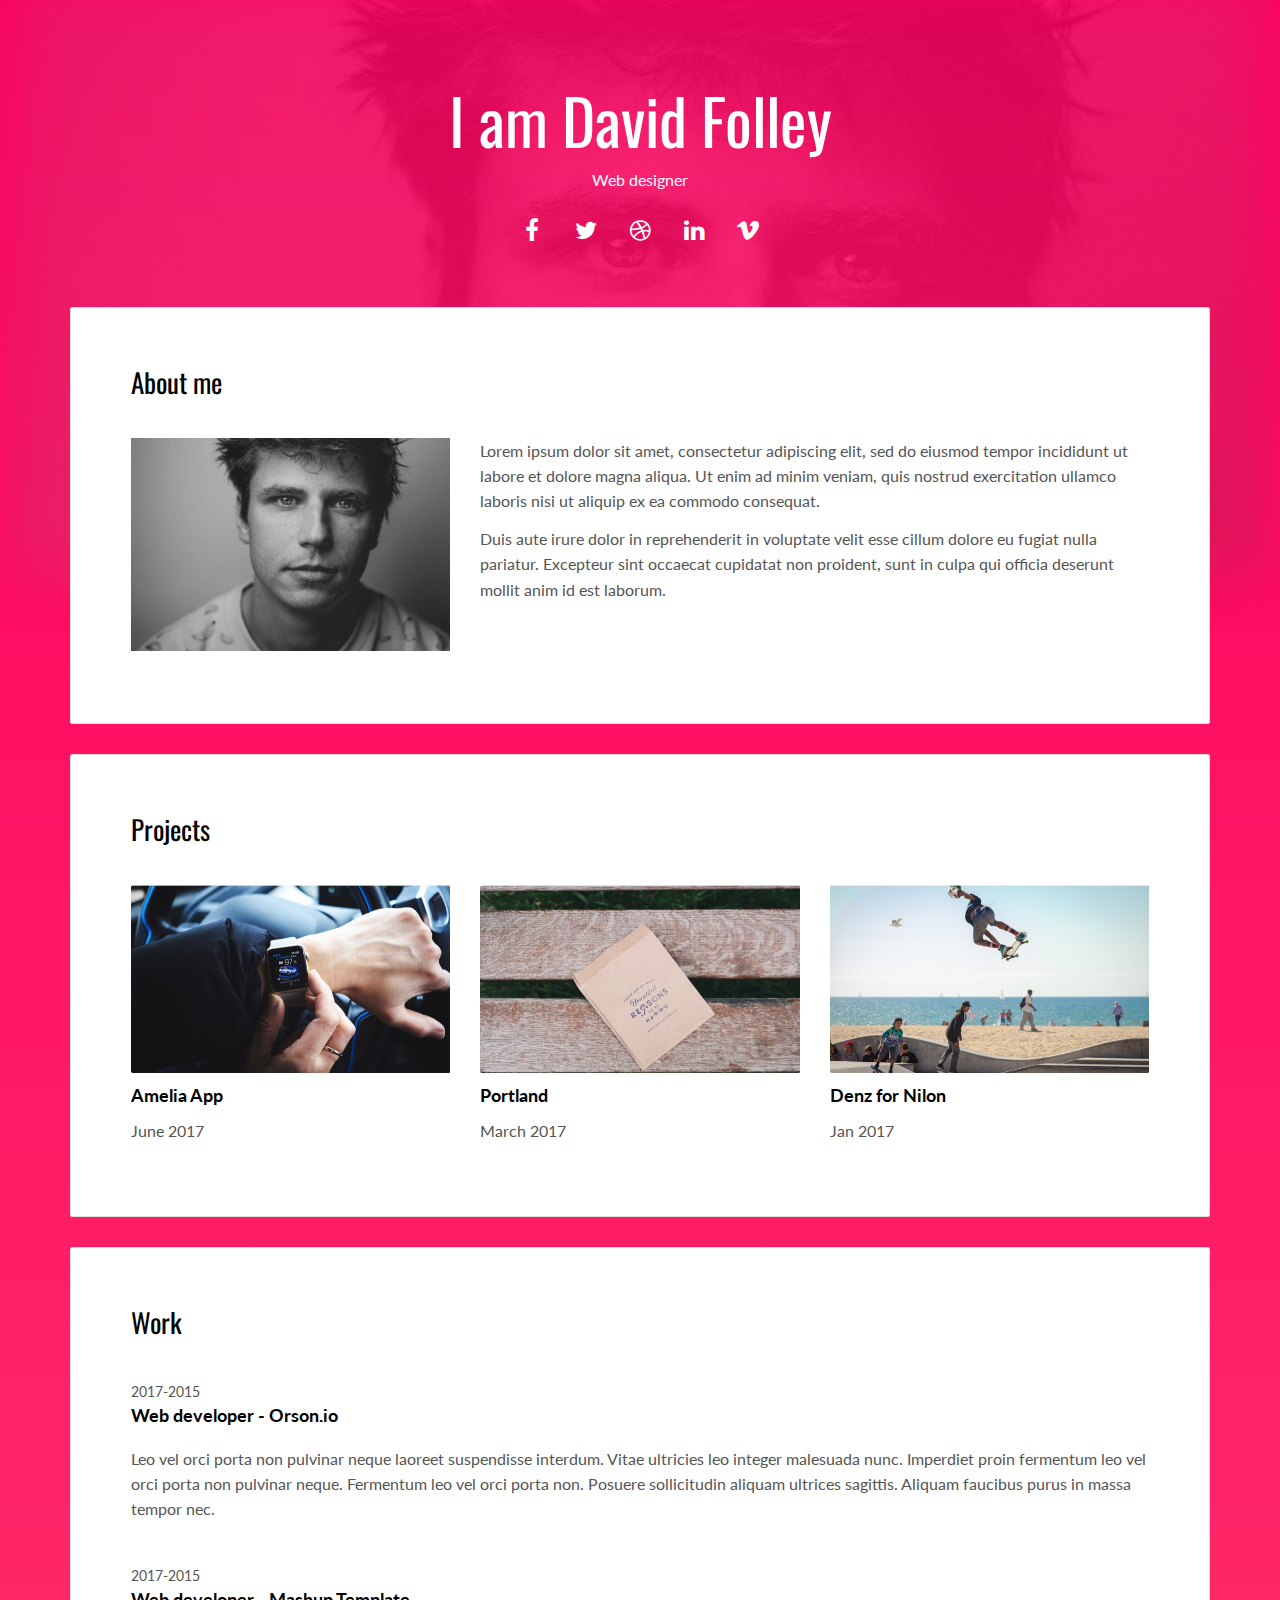
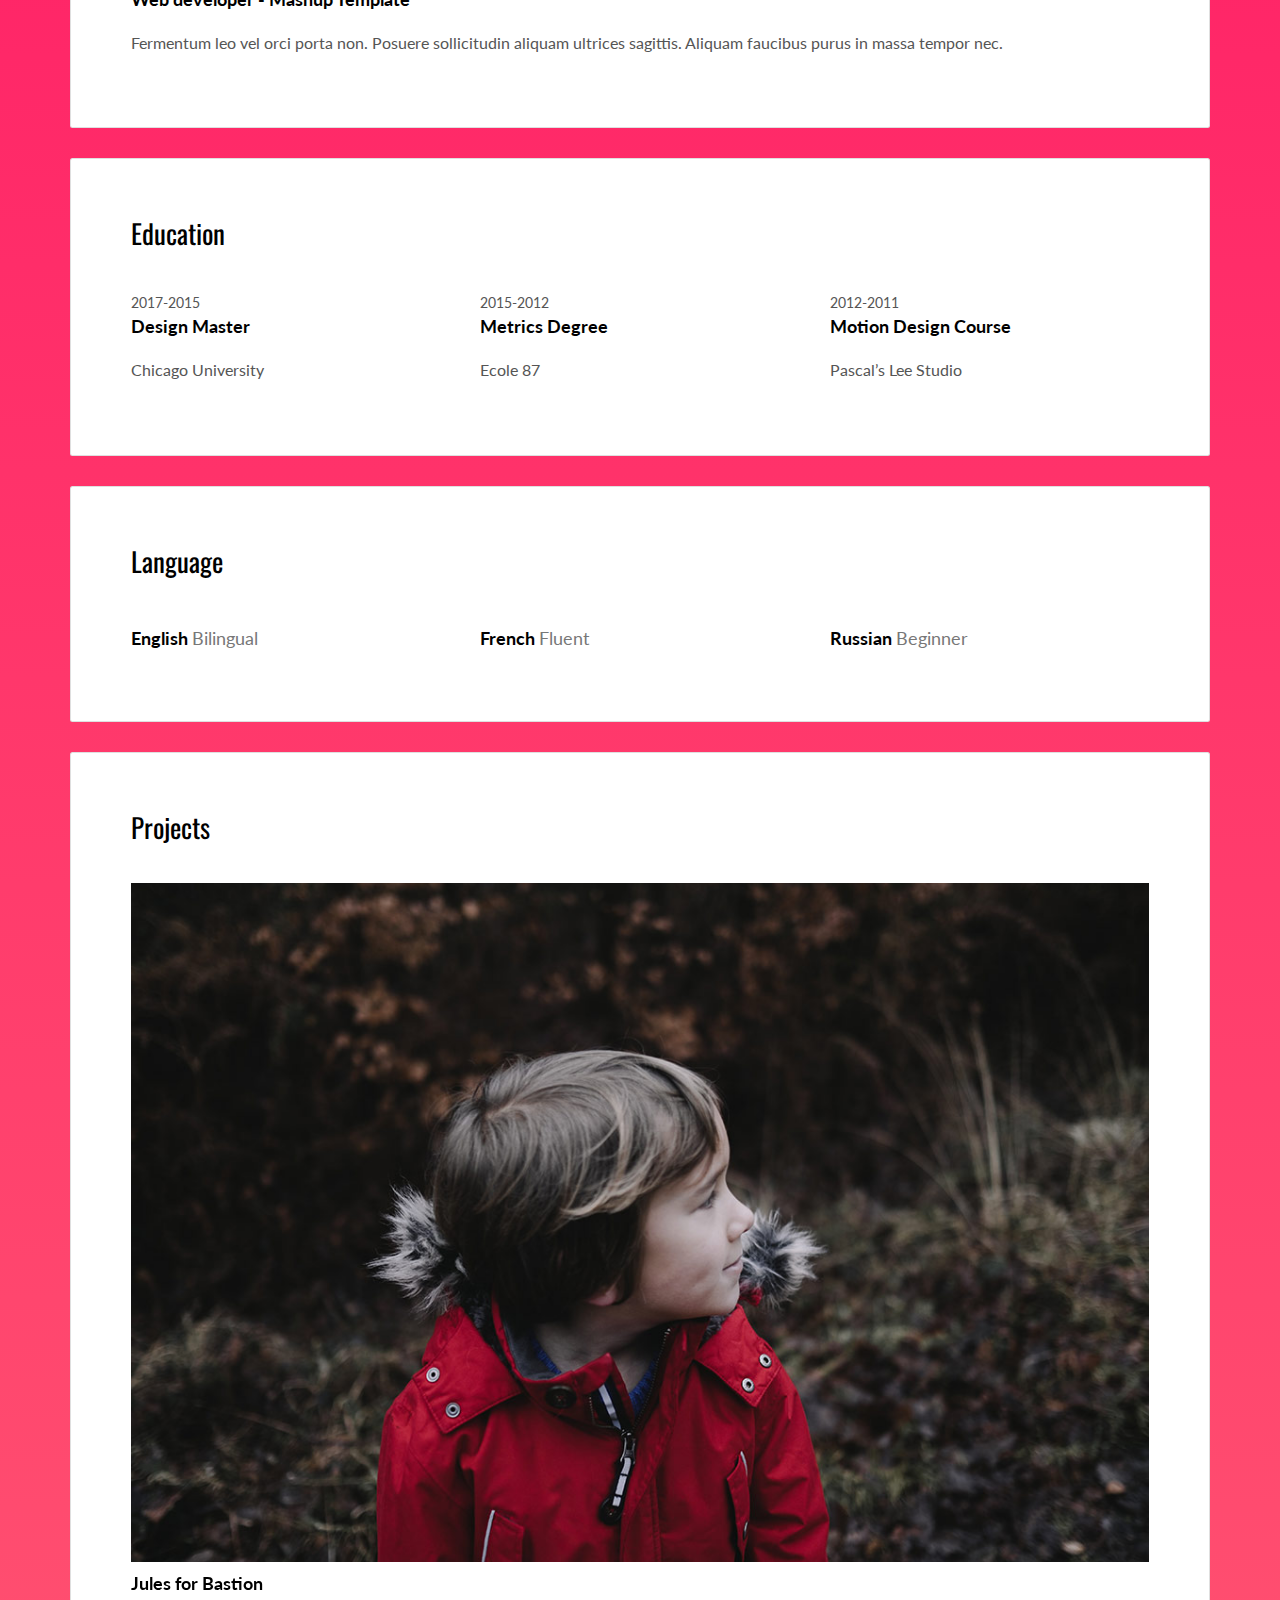
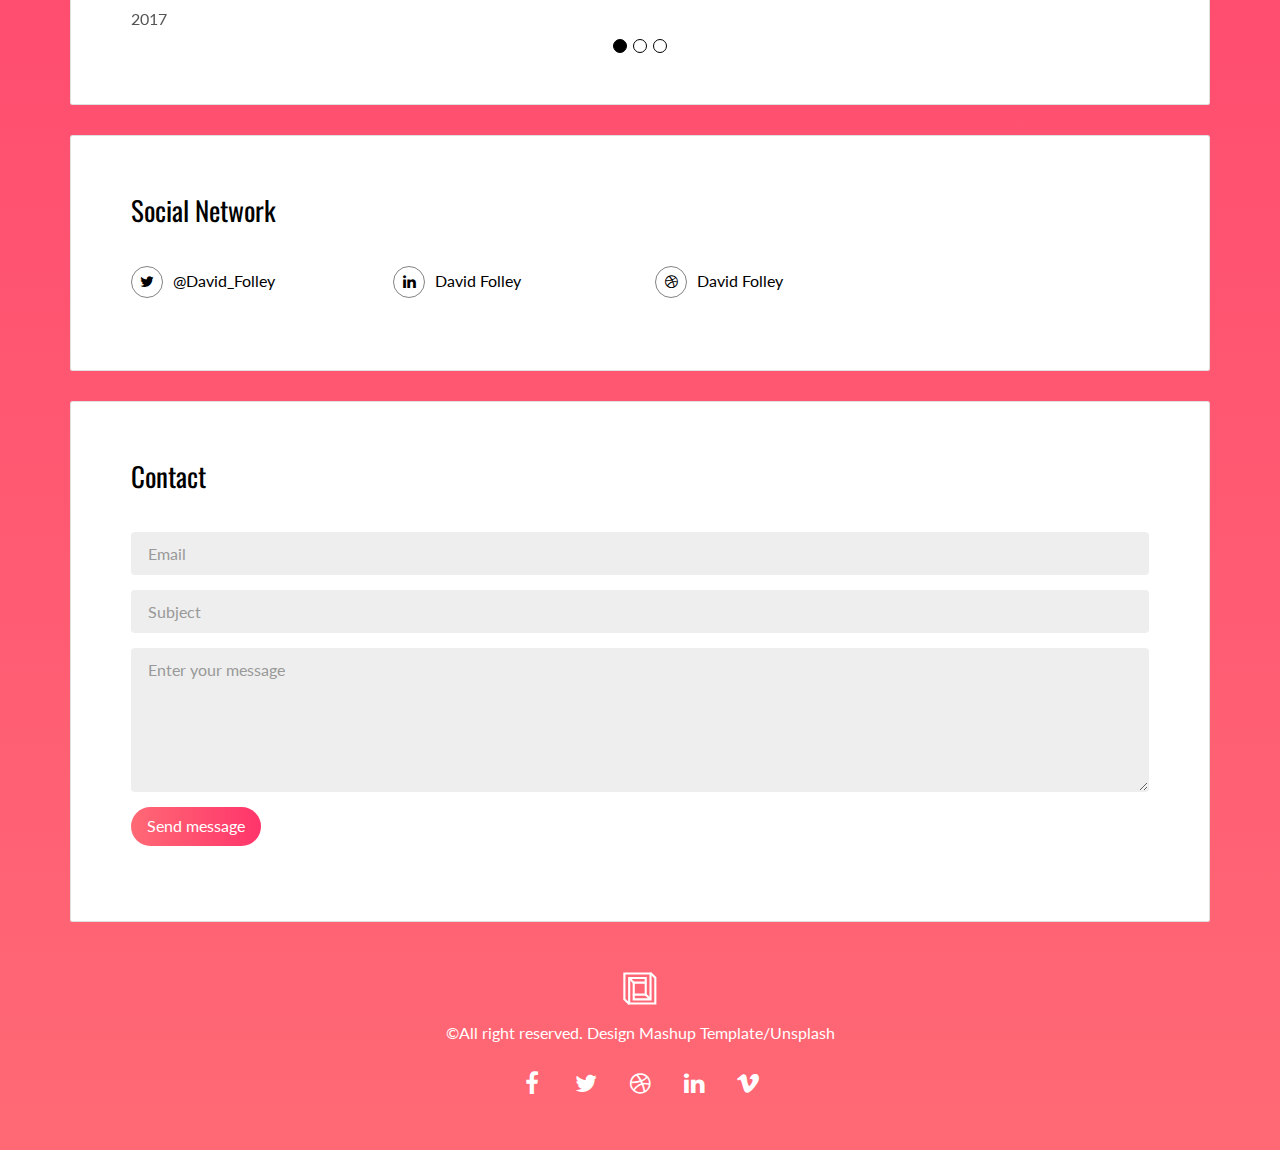
==== templates/index.html @ a9b3ee58 "My portfolio" ====
<!DOCTYPE html>
<html lang="en">

<head>
  <meta charset="UTF-8">
  <meta content="IE=edge" http-equiv="X-UA-Compatible">
  <meta content="width=device-width,initial-scale=1" name="viewport">
  <meta content="description" name="description">
  <meta name="google" content="notranslate" />
  <meta content="Mashup templates have been developped by Orson.io team" name="author">

  <!-- Disable tap highlight on IE -->
  <meta name="msapplication-tap-highlight" content="no">

  <link rel="shortcut icon" sizes="180x180" href="../static/assets/apple-icon-180x180.png">
  <!-- <link href="../static/assets/favicon.ico" rel="icon"> -->

  <title>Title page</title>

  <link href="../static/main.d8e0d294.css" rel="stylesheet">
</head>

<body class="">

  <!-- Add your content of header -->
  <div class="background-color-layer" style="background-image: url('../static/assets/images/img-01.jpg')"></div>
  <main class="content-wrapper">
    <header class="white-text-container section-container">
      <div class="text-center">
        <h1>I am David Folley</h1>
        <p>Web designer</p>
        <p>
          <a class="fa-icon fa-icon-2x" href="https://facebook.com/" title="">
            <i class="fa fa-facebook"></i>
          </a>
          <a class="fa-icon fa-icon-2x" href="https://twitter.com/" title="">
            <i class="fa fa-twitter"></i>
          </a>
          <a class="fa-icon fa-icon-2x" href="https://dribbble.com/" title="">
            <i class="fa fa-dribbble"></i>
          </a>
          <a class="fa-icon fa-icon-2x" href="https://www.linkedin.com/" title="">
            <i class="fa fa-linkedin"></i>
          </a>
          <a class="fa-icon fa-icon-2x" href="https://vimeo.com/" title="">
            <i class="fa fa-vimeo"></i>
          </a>
        </p>
      </div>
    </header>



    <!-- Add your site or app content here -->

    <div class="container">
      <div class="row">
        <div class="col-xs-12">

          <div class="card">
            <div class="card-block">
              <h2>About me</h2>
              <div class="row">
                <div class="col-md-4">
                  <p><img src="../static/assets/images/img-01.jpg" class="img-responsive" alt=""></p>
                </div>
                <div class="col-md-8">

                  <p>Lorem ipsum dolor sit amet, consectetur adipiscing elit, sed do eiusmod tempor incididunt ut labore
                    et dolore magna aliqua. Ut enim ad minim veniam, quis nostrud exercitation ullamco laboris nisi ut
                    aliquip ex ea commodo consequat.</p>
                  <p> Duis aute irure dolor in reprehenderit in voluptate velit esse cillum dolore eu fugiat nulla
                    pariatur. Excepteur sint occaecat cupidatat non proident, sunt in culpa qui officia deserunt mollit
                    anim id est laborum.</p>

                </div>
              </div>
            </div>
          </div>

          <div class="card">
            <div class="card-block">
              <h2>Projects</h2>
              <div class="row">
                <div class="col-md-4">
                  <img src="../static/assets/images/img-02.jpg" class="img-responsive" alt="">
                  <h3 class="h5">Amelia App</h3>
                  <p>June 2017</p>
                </div>
                <div class="col-md-4">
                  <img src="../static/assets/images/img-03.jpg" class="img-responsive" alt="">
                  <h3 class="h5">Portland</h3>
                  <p>March 2017</p>
                </div>
                <div class="col-md-4">
                  <img src="../static/assets/images/img-04.jpg" class="img-responsive" alt="">
                  <h3 class="h5">Denz for Nilon</h3>
                  <p>Jan 2017</p>
                </div>
              </div>
            </div>
          </div>

          <div class="card">
            <div class="card-block">
              <h2>Work</h2>
              <div class="work-experience">
                <small class="date">2017-2015</small>
                <h3 class="h5 date-title">Web developer - <a href="http://en.orson.io"
                    title="Create professionnal website">Orson.io</a></h3>


                <p>Leo vel orci porta non pulvinar neque laoreet suspendisse interdum. Vitae ultricies leo integer
                  malesuada nunc. Imperdiet proin fermentum leo vel orci porta non pulvinar neque. Fermentum leo vel
                  orci porta non. Posuere sollicitudin aliquam ultrices sagittis. Aliquam faucibus purus in massa tempor
                  nec.</p>
              </div>

              <div class="work-experience">
                <small class="date">2017-2015</small>
                <h3 class="h5 date-title">Web developer - <a href="http://mashup-template.com" title="">Mashup
                    Template</a></h3>

                <p>Fermentum leo vel orci porta non. Posuere sollicitudin aliquam ultrices sagittis. Aliquam faucibus
                  purus in massa tempor nec.</p>
              </div>
            </div>
          </div>


          <div class="card">
            <div class="card-block">
              <h2>Education</h2>
              <div class="row">
                <div class="col-md-4">
                  <div class="education-experience">
                    <small class="date">2017-2015</small>
                    <h3 class="h5 date-title">Design Master</h3>
                    <p>Chicago University</p>
                  </div>

                </div>
                <div class="col-md-4">
                  <div class="education-experience">
                    <small class="date">2015-2012</small>
                    <h3 class="h5 date-title">Metrics Degree</h3>
                    <p>Ecole 87</p>
                  </div>
                </div>
                <div class="col-md-4">
                  <div class="education-experience">
                    <small class="date">2012-2011</small>
                    <h3 class="h5 date-title">Motion Design Course</h3>
                    <p>Pascal’s Lee Studio</p>
                  </div>
                </div>
              </div>
            </div>
          </div>

          <div class="card">
            <div class="card-block">
              <h2>Language</h2>
              <div class="row">
                <div class="col-md-4">
                  <div class="language-experience">
                    <h3 class="h5">English <small>Bilingual</small></h3>
                  </div>
                </div>
                <div class="col-md-4">
                  <div class="language-experience">
                    <h3 class="h5">French <small>Fluent</small></h3>
                  </div>
                </div>
                <div class="col-md-4">
                  <div class="language-experience">
                    <h3 class="h5">Russian <small>Beginner</small></h3>
                  </div>
                </div>
              </div>
            </div>
          </div>

          <div class="card">
            <div class="card-block">
              <h2>Projects</h2>
              <div id="carousel-example-generic" class="carousel slide" data-ride="carousel">


                <!-- Wrapper for slides -->
                <div class="carousel-inner" role="listbox">
                  <div class="item active">
                    <img src="../static/assets/images/img-05.jpg" class="img-responsive" alt="...">
                    <div class="carousel-caption">
                      <h3 class="h5">Jules for Bastion</h3>
                      <p>2017</p>
                    </div>
                  </div>
                  <div class="item">
                    <img src="../static/assets/images/img-06.jpg" class="img-responsive" alt="...">
                    <div class="carousel-caption">
                      <h3 class="h5">Jules for Bastion</h3>
                      <p>2017</p>
                    </div>
                  </div>

                  <div class="item">
                    <img src="../static/assets/images/img-08.jpg" class="img-responsive" alt="...">
                    <div class="carousel-caption">
                      <h3 class="h5">Jules for Bastion</h3>
                      <p>2017</p>
                    </div>
                  </div>
                </div>

                <!-- Indicators -->
                <ol class="carousel-indicators">
                  <li data-target="#carousel-example-generic" data-slide-to="0" class="active"></li>
                  <li data-target="#carousel-example-generic" data-slide-to="1"></li>
                  <li data-target="#carousel-example-generic" data-slide-to="2"></li>
                </ol>

              </div>
            </div>
          </div>

          <div class="card">
            <div class="card-block">
              <h2>Social Network</h2>
              <div class="row">
                <div class="col-md-3">
                  <p class="social-buttons"><a href="https://twitter.com/" title=""><span
                        class="social-round-icon fa-icon"><i class="fa fa-twitter"></i></span>@David_Folley</a></p>
                </div>
                <div class="col-md-3">
                  <p class="social-buttons"><a href="https://www.linkedin.com/" title=""><span
                        class="social-round-icon fa-icon"><i class="fa fa-linkedin"></i></span>David Folley</a></p>
                </div>
                <div class="col-md-3">
                  <p class="social-buttons"><a href="https://dribbble.com/" title=""><span
                        class="social-round-icon fa-icon"><i class="fa fa-dribbble"></i></span>David Folley</a></p>
                </div>
              </div>
            </div>
          </div>

          <div class="card">
            <div class="card-block">
              <h2>Contact</h2>
              <form action="submit_form" method="post" class="reveal-content">
                <div class="form-group">
                  <input name="email" type="email" class="form-control" id="email" placeholder="Email">
                </div>
                <div class="form-group">
                  <input name="subject" type="text" class="form-control" id="subject" placeholder="Subject">
                </div>
                <div class="form-group">
                  <textarea name="message" class="form-control" rows="5" placeholder="Enter your message"></textarea>
                </div>
                <div class="form-group">
                  <button type="submit" class=" btn btn-primary">Send message</button>
                </div>
              </form>
            </div>
          </div>

        </div>
      </div>
    </div>

  </main>
  <footer class="footer-container white-text-container text-center">
    <div class="container">
      <div class="row">
        <div class="col-xs-12">
          <p><img src="../static/assets/images/mashup-icon.svg" alt=""></p>

          <p>©All right reserved. Design <a href="http://www.mashup-template.com/"
              title="Create website with free html template">Mashup Template</a>/<a href="https://unsplash.com/"
              title="Beautiful Free Images">Unsplash</a></p>
          <p>
            <a class="fa-icon fa-icon-2x" href="https://facebook.com/" title="">
              <i class="fa fa-facebook"></i>
            </a>
            <a class="fa-icon fa-icon-2x" href="https://twitter.com/" title="">
              <i class="fa fa-twitter"></i>
            </a>
            <a class="fa-icon fa-icon-2x" href="https://dribbble.com/" title="">
              <i class="fa fa-dribbble"></i>
            </a>
            <a class="fa-icon fa-icon-2x" href="https://www.linkedin.com/" title="">
              <i class="fa fa-linkedin"></i>
            </a>
            <a class="fa-icon fa-icon-2x" href="https://vimeo.com/" title="">
              <i class="fa fa-vimeo"></i>
            </a>
          </p>
        </div>
      </div>
    </div>
  </footer>

  <script>
    document.addEventListener("DOMContentLoaded", function (event) {
      scrollRevelation('.card');
    });
  </script>
  <!-- Google Analytics: change UA-XXXXX-X to be your site's ID 

<script>
  (function (i, s, o, g, r, a, m) {
    i['GoogleAnalyticsObject'] = r; i[r] = i[r] || function () {
      (i[r].q = i[r].q || []).push(arguments)
    }, i[r].l = 1 * new Date(); a = s.createElement(o),
      m = s.getElementsByTagName(o)[0]; a.async = 1; a.src = g; m.parentNode.insertBefore(a, m)
  })(window, document, 'script', '//www.google-analytics.com/analytics.js', 'ga');
  ga('create', 'UA-XXXXX-X', 'auto');
  ga('send', 'pageview');
</script>

-->
  <script type="text/javascript" src="../static/main.bc58148c.js"></script>
</body>

</html>
---- static/main.d8e0d294.css ----
@import url(https://fonts.googleapis.com/css?family=Lato:400,700|Oswald);@import url(https://maxcdn.bootstrapcdn.com/font-awesome/4.7.0/css/font-awesome.min.css);/*!
 * Bootstrap v3.3.7 (http://getbootstrap.com)
 * Copyright 2011-2016 Twitter, Inc.
 * Licensed under MIT (https://github.com/twbs/bootstrap/blob/master/LICENSE)
 */
/*! normalize.css v3.0.3 | MIT License | github.com/necolas/normalize.css */html{font-family:sans-serif;-ms-text-size-adjust:100%;-webkit-text-size-adjust:100%}body{margin:0}article,aside,details,figcaption,figure,footer,header,hgroup,main,menu,nav,section,summary{display:block}audio,canvas,progress,video{display:inline-block;vertical-align:baseline}audio:not([controls]){display:none;height:0}[hidden],template{display:none}a{background-color:transparent}a:active,a:hover{outline:0}abbr[title]{border-bottom:1px dotted}b,strong{font-weight:700}dfn{font-style:italic}h1{font-size:2em;margin:.67em 0}mark{background:#ff0;color:#000}small{font-size:80%}sub,sup{font-size:75%;line-height:0;position:relative;vertical-align:baseline}sup{top:-.5em}sub{bottom:-.25em}img{border:0}svg:not(:root){overflow:hidden}figure{margin:1em 40px}hr{box-sizing:content-box;height:0}pre{overflow:auto}code,kbd,pre,samp{font-family:monospace,monospace;font-size:1em}button,input,optgroup,select,textarea{color:inherit;font:inherit;margin:0}button{overflow:visible}button,select{text-transform:none}button,html input[type=button],input[type=reset],input[type=submit]{-webkit-appearance:button;cursor:pointer}button[disabled],html input[disabled]{cursor:default}button::-moz-focus-inner,input::-moz-focus-inner{border:0;padding:0}input{line-height:normal}input[type=checkbox],input[type=radio]{box-sizing:border-box;padding:0}input[type=number]::-webkit-inner-spin-button,input[type=number]::-webkit-outer-spin-button{height:auto}input[type=search]{-webkit-appearance:textfield;box-sizing:content-box}input[type=search]::-webkit-search-cancel-button,input[type=search]::-webkit-search-decoration{-webkit-appearance:none}fieldset{border:1px solid silver;margin:0 2px;padding:.35em .625em .75em}textarea{overflow:auto}optgroup{font-weight:700}table{border-collapse:collapse;border-spacing:0}td,th{padding:0}

/*! Source: https://github.com/h5bp/html5-boilerplate/blob/master/src/css/main.css */@media print{*,:after,:before{background:transparent!important;color:#000!important;box-shadow:none!important;text-shadow:none!important}a,a:visited{text-decoration:underline}a[href]:after{content:" (" attr(href) ")"}abbr[title]:after{content:" (" attr(title) ")"}a[href^="#"]:after,a[href^="javascript:"]:after{content:""}blockquote,pre{border:1px solid #999;page-break-inside:avoid}thead{display:table-header-group}img,tr{page-break-inside:avoid}img{max-width:100%!important}h2,h3,p{orphans:3;widows:3}h2,h3{page-break-after:avoid}.navbar{display:none}.btn>.caret,.dropup>.btn>.caret{border-top-color:#000!important}.label{border:1px solid #000}.table{border-collapse:collapse!important}.table td,.table th{background-color:#fff!important}.table-bordered td,.table-bordered th{border:1px solid #ddd!important}}*,:after,:before{-webkit-box-sizing:border-box;-moz-box-sizing:border-box;box-sizing:border-box}html{font-size:10px;-webkit-tap-highlight-color:transparent}body{font-family:Lato,Helvetica,Arial,sans-serif;font-size:16px;line-height:1.58;color:#555;background-color:#fff}button,input,select,textarea{font-family:inherit;font-size:inherit;line-height:inherit}a{color:#ff0060;text-decoration:none}a:focus,a:hover{color:#b30043;text-decoration:underline}a:focus{outline:5px auto -webkit-focus-ring-color;outline-offset:-2px}figure{margin:0}img{vertical-align:middle}.img-responsive{display:block;max-width:100%;height:auto}.img-rounded{border-radius:6px}.img-thumbnail{padding:4px;line-height:1.58;background-color:#fff;border:1px solid #ddd;border-radius:4px;-webkit-transition:all .2s ease-in-out;-o-transition:all .2s ease-in-out;transition:all .2s ease-in-out;display:inline-block;max-width:100%;height:auto}.img-circle{border-radius:50%}hr{margin-top:25px;margin-bottom:25px;border:0;border-top:1px solid #eee}.sr-only{position:absolute;width:1px;height:1px;margin:-1px;padding:0;overflow:hidden;clip:rect(0,0,0,0);border:0}.sr-only-focusable:active,.sr-only-focusable:focus{position:static;width:auto;height:auto;margin:0;overflow:visible;clip:auto}[role=button]{cursor:pointer}.h1,.h2,.h3,.h4,.h5,.h6,h1,h2,h3,h4,h5,h6{font-family:Oswald,Helvetica,Arial,sans-serif;font-weight:400;line-height:1.1;color:#000}.h1 .small,.h1 small,.h2 .small,.h2 small,.h3 .small,.h3 small,.h4 .small,.h4 small,.h5 .small,.h5 small,.h6 .small,.h6 small,h1 .small,h1 small,h2 .small,h2 small,h3 .small,h3 small,h4 .small,h4 small,h5 .small,h5 small,h6 .small,h6 small{font-weight:400;line-height:1;color:#777}.h1,.h2,.h3,h1,h2,h3{margin-top:25px;margin-bottom:12.5px}.h1 .small,.h1 small,.h2 .small,.h2 small,.h3 .small,.h3 small,h1 .small,h1 small,h2 .small,h2 small,h3 .small,h3 small{font-size:65%}.h4,.h5,.h6,h4,h5,h6{margin-top:12.5px;margin-bottom:12.5px}.h4 .small,.h4 small,.h5 .small,.h5 small,.h6 .small,.h6 small,h4 .small,h4 small,h5 .small,h5 small,h6 .small,h6 small{font-size:75%}.h1,h1{font-size:63px}.h2,h2{font-size:27px}.h3,.h4,h3,h4{font-size:20px}.h5,h5{font-size:18px}.h6,h6{font-size:14px}p{margin:0 0 12.5px}.lead{margin-bottom:25px;font-size:18px;font-weight:300;line-height:1.4}@media (min-width:768px){.lead{font-size:24px}}.small,small{font-size:87%}.mark,mark{background-color:#fcf8e3;padding:.2em}.text-left{text-align:left}.text-right{text-align:right}.text-center{text-align:center}.text-justify{text-align:justify}.text-nowrap{white-space:nowrap}.text-lowercase{text-transform:lowercase}.initialism,.text-uppercase{text-transform:uppercase}.text-capitalize{text-transform:capitalize}.text-muted{color:#777}.text-primary{color:#ff0060}a.text-primary:focus,a.text-primary:hover{color:#cc004d}.text-success{color:#fff}a.text-success:focus,a.text-success:hover{color:#e6e6e6}.text-info{color:#31708f}a.text-info:focus,a.text-info:hover{color:#245269}.text-warning{color:#8a6d3b}a.text-warning:focus,a.text-warning:hover{color:#66512c}.text-danger{color:#fff}a.text-danger:focus,a.text-danger:hover{color:#e6e6e6}.bg-primary{color:#fff;background-color:#ff0060}a.bg-primary:focus,a.bg-primary:hover{background-color:#cc004d}.bg-success{background-color:#87e329}a.bg-success:focus,a.bg-success:hover{background-color:#6dc019}.bg-info{background-color:#d9edf7}a.bg-info:focus,a.bg-info:hover{background-color:#afd9ee}.bg-warning{background-color:#fcf8e3}a.bg-warning:focus,a.bg-warning:hover{background-color:#f7ecb5}.bg-danger{background-color:#ff2c74}a.bg-danger:focus,a.bg-danger:hover{background-color:#f80055}.page-header{padding-bottom:11.5px;margin:50px 0 25px;border-bottom:1px solid #eee}ol,ul{margin-top:0;margin-bottom:12.5px}ol ol,ol ul,ul ol,ul ul{margin-bottom:0}.list-inline,.list-unstyled{padding-left:0;list-style:none}.list-inline{margin-left:-5px}.list-inline>li{display:inline-block;padding-left:5px;padding-right:5px}dl{margin-top:0;margin-bottom:25px}dd,dt{line-height:1.58}dt{font-weight:700}dd{margin-left:0}.dl-horizontal dd:after,.dl-horizontal dd:before{content:" ";display:table}.dl-horizontal dd:after{clear:both}@media (min-width:768px){.dl-horizontal dt{float:left;width:160px;clear:left;text-align:right;overflow:hidden;text-overflow:ellipsis;white-space:nowrap}.dl-horizontal dd{margin-left:180px}}abbr[data-original-title],abbr[title]{cursor:help;border-bottom:1px dotted #777}.initialism{font-size:90%}blockquote{padding:12.5px 25px;margin:0 0 25px;font-size:20px;border-left:5px solid #eee}blockquote ol:last-child,blockquote p:last-child,blockquote ul:last-child{margin-bottom:0}blockquote .small,blockquote footer,blockquote small{display:block;font-size:80%;line-height:1.58;color:#777}blockquote .small:before,blockquote footer:before,blockquote small:before{content:"\2014   \A0"}.blockquote-reverse,blockquote.pull-right{padding-right:15px;padding-left:0;border-right:5px solid #eee;border-left:0;text-align:right}.blockquote-reverse .small:before,.blockquote-reverse footer:before,.blockquote-reverse small:before,blockquote.pull-right .small:before,blockquote.pull-right footer:before,blockquote.pull-right small:before{content:""}.blockquote-reverse .small:after,.blockquote-reverse footer:after,.blockquote-reverse small:after,blockquote.pull-right .small:after,blockquote.pull-right footer:after,blockquote.pull-right small:after{content:"\A0   \2014"}address{margin-bottom:25px;font-style:normal;line-height:1.58}code,kbd,pre,samp{font-family:Menlo,Monaco,Consolas,Courier New,monospace}code{color:#c7254e;background-color:#f9f2f4;border-radius:4px}code,kbd{padding:2px 4px;font-size:90%}kbd{color:#fff;background-color:#333;border-radius:3px;box-shadow:inset 0 -1px 0 rgba(0,0,0,.25)}kbd kbd{padding:0;font-size:100%;font-weight:700;box-shadow:none}pre{display:block;padding:12px;margin:0 0 12.5px;font-size:15px;line-height:1.58;word-break:break-all;word-wrap:break-word;color:#333;background-color:#f5f5f5;border:1px solid #ccc;border-radius:4px}pre code{padding:0;font-size:inherit;color:inherit;white-space:pre-wrap;background-color:transparent;border-radius:0}.pre-scrollable{max-height:340px;overflow-y:scroll}.container{margin-right:auto;margin-left:auto;padding-left:15px;padding-right:15px}.container:after,.container:before{content:" ";display:table}.container:after{clear:both}@media (min-width:768px){.container{width:750px}}@media (min-width:992px){.container{width:970px}}@media (min-width:1200px){.container{width:1170px}}.container-fluid{margin-right:auto;margin-left:auto;padding-left:15px;padding-right:15px}.container-fluid:after,.container-fluid:before{content:" ";display:table}.container-fluid:after{clear:both}.row{margin-left:-15px;margin-right:-15px}.row:after,.row:before{content:" ";display:table}.row:after{clear:both}.col-lg-1,.col-lg-2,.col-lg-3,.col-lg-4,.col-lg-5,.col-lg-6,.col-lg-7,.col-lg-8,.col-lg-9,.col-lg-10,.col-lg-11,.col-lg-12,.col-md-1,.col-md-2,.col-md-3,.col-md-4,.col-md-5,.col-md-6,.col-md-7,.col-md-8,.col-md-9,.col-md-10,.col-md-11,.col-md-12,.col-sm-1,.col-sm-2,.col-sm-3,.col-sm-4,.col-sm-5,.col-sm-6,.col-sm-7,.col-sm-8,.col-sm-9,.col-sm-10,.col-sm-11,.col-sm-12,.col-xs-1,.col-xs-2,.col-xs-3,.col-xs-4,.col-xs-5,.col-xs-6,.col-xs-7,.col-xs-8,.col-xs-9,.col-xs-10,.col-xs-11,.col-xs-12{position:relative;min-height:1px;padding-left:15px;padding-right:15px}.col-xs-1,.col-xs-2,.col-xs-3,.col-xs-4,.col-xs-5,.col-xs-6,.col-xs-7,.col-xs-8,.col-xs-9,.col-xs-10,.col-xs-11,.col-xs-12{float:left}.col-xs-1{width:8.33333%}.col-xs-2{width:16.66667%}.col-xs-3{width:25%}.col-xs-4{width:33.33333%}.col-xs-5{width:41.66667%}.col-xs-6{width:50%}.col-xs-7{width:58.33333%}.col-xs-8{width:66.66667%}.col-xs-9{width:75%}.col-xs-10{width:83.33333%}.col-xs-11{width:91.66667%}.col-xs-12{width:100%}.col-xs-pull-0{right:auto}.col-xs-pull-1{right:8.33333%}.col-xs-pull-2{right:16.66667%}.col-xs-pull-3{right:25%}.col-xs-pull-4{right:33.33333%}.col-xs-pull-5{right:41.66667%}.col-xs-pull-6{right:50%}.col-xs-pull-7{right:58.33333%}.col-xs-pull-8{right:66.66667%}.col-xs-pull-9{right:75%}.col-xs-pull-10{right:83.33333%}.col-xs-pull-11{right:91.66667%}.col-xs-pull-12{right:100%}.col-xs-push-0{left:auto}.col-xs-push-1{left:8.33333%}.col-xs-push-2{left:16.66667%}.col-xs-push-3{left:25%}.col-xs-push-4{left:33.33333%}.col-xs-push-5{left:41.66667%}.col-xs-push-6{left:50%}.col-xs-push-7{left:58.33333%}.col-xs-push-8{left:66.66667%}.col-xs-push-9{left:75%}.col-xs-push-10{left:83.33333%}.col-xs-push-11{left:91.66667%}.col-xs-push-12{left:100%}.col-xs-offset-0{margin-left:0}.col-xs-offset-1{margin-left:8.33333%}.col-xs-offset-2{margin-left:16.66667%}.col-xs-offset-3{margin-left:25%}.col-xs-offset-4{margin-left:33.33333%}.col-xs-offset-5{margin-left:41.66667%}.col-xs-offset-6{margin-left:50%}.col-xs-offset-7{margin-left:58.33333%}.col-xs-offset-8{margin-left:66.66667%}.col-xs-offset-9{margin-left:75%}.col-xs-offset-10{margin-left:83.33333%}.col-xs-offset-11{margin-left:91.66667%}.col-xs-offset-12{margin-left:100%}@media (min-width:768px){.col-sm-1,.col-sm-2,.col-sm-3,.col-sm-4,.col-sm-5,.col-sm-6,.col-sm-7,.col-sm-8,.col-sm-9,.col-sm-10,.col-sm-11,.col-sm-12{float:left}.col-sm-1{width:8.33333%}.col-sm-2{width:16.66667%}.col-sm-3{width:25%}.col-sm-4{width:33.33333%}.col-sm-5{width:41.66667%}.col-sm-6{width:50%}.col-sm-7{width:58.33333%}.col-sm-8{width:66.66667%}.col-sm-9{width:75%}.col-sm-10{width:83.33333%}.col-sm-11{width:91.66667%}.col-sm-12{width:100%}.col-sm-pull-0{right:auto}.col-sm-pull-1{right:8.33333%}.col-sm-pull-2{right:16.66667%}.col-sm-pull-3{right:25%}.col-sm-pull-4{right:33.33333%}.col-sm-pull-5{right:41.66667%}.col-sm-pull-6{right:50%}.col-sm-pull-7{right:58.33333%}.col-sm-pull-8{right:66.66667%}.col-sm-pull-9{right:75%}.col-sm-pull-10{right:83.33333%}.col-sm-pull-11{right:91.66667%}.col-sm-pull-12{right:100%}.col-sm-push-0{left:auto}.col-sm-push-1{left:8.33333%}.col-sm-push-2{left:16.66667%}.col-sm-push-3{left:25%}.col-sm-push-4{left:33.33333%}.col-sm-push-5{left:41.66667%}.col-sm-push-6{left:50%}.col-sm-push-7{left:58.33333%}.col-sm-push-8{left:66.66667%}.col-sm-push-9{left:75%}.col-sm-push-10{left:83.33333%}.col-sm-push-11{left:91.66667%}.col-sm-push-12{left:100%}.col-sm-offset-0{margin-left:0}.col-sm-offset-1{margin-left:8.33333%}.col-sm-offset-2{margin-left:16.66667%}.col-sm-offset-3{margin-left:25%}.col-sm-offset-4{margin-left:33.33333%}.col-sm-offset-5{margin-left:41.66667%}.col-sm-offset-6{margin-left:50%}.col-sm-offset-7{margin-left:58.33333%}.col-sm-offset-8{margin-left:66.66667%}.col-sm-offset-9{margin-left:75%}.col-sm-offset-10{margin-left:83.33333%}.col-sm-offset-11{margin-left:91.66667%}.col-sm-offset-12{margin-left:100%}}@media (min-width:992px){.col-md-1,.col-md-2,.col-md-3,.col-md-4,.col-md-5,.col-md-6,.col-md-7,.col-md-8,.col-md-9,.col-md-10,.col-md-11,.col-md-12{float:left}.col-md-1{width:8.33333%}.col-md-2{width:16.66667%}.col-md-3{width:25%}.col-md-4{width:33.33333%}.col-md-5{width:41.66667%}.col-md-6{width:50%}.col-md-7{width:58.33333%}.col-md-8{width:66.66667%}.col-md-9{width:75%}.col-md-10{width:83.33333%}.col-md-11{width:91.66667%}.col-md-12{width:100%}.col-md-pull-0{right:auto}.col-md-pull-1{right:8.33333%}.col-md-pull-2{right:16.66667%}.col-md-pull-3{right:25%}.col-md-pull-4{right:33.33333%}.col-md-pull-5{right:41.66667%}.col-md-pull-6{right:50%}.col-md-pull-7{right:58.33333%}.col-md-pull-8{right:66.66667%}.col-md-pull-9{right:75%}.col-md-pull-10{right:83.33333%}.col-md-pull-11{right:91.66667%}.col-md-pull-12{right:100%}.col-md-push-0{left:auto}.col-md-push-1{left:8.33333%}.col-md-push-2{left:16.66667%}.col-md-push-3{left:25%}.col-md-push-4{left:33.33333%}.col-md-push-5{left:41.66667%}.col-md-push-6{left:50%}.col-md-push-7{left:58.33333%}.col-md-push-8{left:66.66667%}.col-md-push-9{left:75%}.col-md-push-10{left:83.33333%}.col-md-push-11{left:91.66667%}.col-md-push-12{left:100%}.col-md-offset-0{margin-left:0}.col-md-offset-1{margin-left:8.33333%}.col-md-offset-2{margin-left:16.66667%}.col-md-offset-3{margin-left:25%}.col-md-offset-4{margin-left:33.33333%}.col-md-offset-5{margin-left:41.66667%}.col-md-offset-6{margin-left:50%}.col-md-offset-7{margin-left:58.33333%}.col-md-offset-8{margin-left:66.66667%}.col-md-offset-9{margin-left:75%}.col-md-offset-10{margin-left:83.33333%}.col-md-offset-11{margin-left:91.66667%}.col-md-offset-12{margin-left:100%}}@media (min-width:1200px){.col-lg-1,.col-lg-2,.col-lg-3,.col-lg-4,.col-lg-5,.col-lg-6,.col-lg-7,.col-lg-8,.col-lg-9,.col-lg-10,.col-lg-11,.col-lg-12{float:left}.col-lg-1{width:8.33333%}.col-lg-2{width:16.66667%}.col-lg-3{width:25%}.col-lg-4{width:33.33333%}.col-lg-5{width:41.66667%}.col-lg-6{width:50%}.col-lg-7{width:58.33333%}.col-lg-8{width:66.66667%}.col-lg-9{width:75%}.col-lg-10{width:83.33333%}.col-lg-11{width:91.66667%}.col-lg-12{width:100%}.col-lg-pull-0{right:auto}.col-lg-pull-1{right:8.33333%}.col-lg-pull-2{right:16.66667%}.col-lg-pull-3{right:25%}.col-lg-pull-4{right:33.33333%}.col-lg-pull-5{right:41.66667%}.col-lg-pull-6{right:50%}.col-lg-pull-7{right:58.33333%}.col-lg-pull-8{right:66.66667%}.col-lg-pull-9{right:75%}.col-lg-pull-10{right:83.33333%}.col-lg-pull-11{right:91.66667%}.col-lg-pull-12{right:100%}.col-lg-push-0{left:auto}.col-lg-push-1{left:8.33333%}.col-lg-push-2{left:16.66667%}.col-lg-push-3{left:25%}.col-lg-push-4{left:33.33333%}.col-lg-push-5{left:41.66667%}.col-lg-push-6{left:50%}.col-lg-push-7{left:58.33333%}.col-lg-push-8{left:66.66667%}.col-lg-push-9{left:75%}.col-lg-push-10{left:83.33333%}.col-lg-push-11{left:91.66667%}.col-lg-push-12{left:100%}.col-lg-offset-0{margin-left:0}.col-lg-offset-1{margin-left:8.33333%}.col-lg-offset-2{margin-left:16.66667%}.col-lg-offset-3{margin-left:25%}.col-lg-offset-4{margin-left:33.33333%}.col-lg-offset-5{margin-left:41.66667%}.col-lg-offset-6{margin-left:50%}.col-lg-offset-7{margin-left:58.33333%}.col-lg-offset-8{margin-left:66.66667%}.col-lg-offset-9{margin-left:75%}.col-lg-offset-10{margin-left:83.33333%}.col-lg-offset-11{margin-left:91.66667%}.col-lg-offset-12{margin-left:100%}}table{background-color:transparent}caption{padding-top:8px;padding-bottom:8px;color:#777}caption,th{text-align:left}.table{width:100%;max-width:100%;margin-bottom:25px}.table>tbody>tr>td,.table>tbody>tr>th,.table>tfoot>tr>td,.table>tfoot>tr>th,.table>thead>tr>td,.table>thead>tr>th{padding:8px;line-height:1.58;vertical-align:top;border-top:1px solid #ddd}.table>thead>tr>th{vertical-align:bottom;border-bottom:2px solid #ddd}.table>caption+thead>tr:first-child>td,.table>caption+thead>tr:first-child>th,.table>colgroup+thead>tr:first-child>td,.table>colgroup+thead>tr:first-child>th,.table>thead:first-child>tr:first-child>td,.table>thead:first-child>tr:first-child>th{border-top:0}.table>tbody+tbody{border-top:2px solid #ddd}.table .table{background-color:#fff}.table-condensed>tbody>tr>td,.table-condensed>tbody>tr>th,.table-condensed>tfoot>tr>td,.table-condensed>tfoot>tr>th,.table-condensed>thead>tr>td,.table-condensed>thead>tr>th{padding:5px}.table-bordered,.table-bordered>tbody>tr>td,.table-bordered>tbody>tr>th,.table-bordered>tfoot>tr>td,.table-bordered>tfoot>tr>th,.table-bordered>thead>tr>td,.table-bordered>thead>tr>th{border:1px solid #ddd}.table-bordered>thead>tr>td,.table-bordered>thead>tr>th{border-bottom-width:2px}.table-striped>tbody>tr:nth-of-type(odd){background-color:#f9f9f9}.table-hover>tbody>tr:hover{background-color:#f5f5f5}table col[class*=col-]{position:static;float:none;display:table-column}table td[class*=col-],table th[class*=col-]{position:static;float:none;display:table-cell}.table>tbody>tr.active>td,.table>tbody>tr.active>th,.table>tbody>tr>td.active,.table>tbody>tr>th.active,.table>tfoot>tr.active>td,.table>tfoot>tr.active>th,.table>tfoot>tr>td.active,.table>tfoot>tr>th.active,.table>thead>tr.active>td,.table>thead>tr.active>th,.table>thead>tr>td.active,.table>thead>tr>th.active{background-color:#f5f5f5}.table-hover>tbody>tr.active:hover>td,.table-hover>tbody>tr.active:hover>th,.table-hover>tbody>tr:hover>.active,.table-hover>tbody>tr>td.active:hover,.table-hover>tbody>tr>th.active:hover{background-color:#e8e8e8}.table>tbody>tr.success>td,.table>tbody>tr.success>th,.table>tbody>tr>td.success,.table>tbody>tr>th.success,.table>tfoot>tr.success>td,.table>tfoot>tr.success>th,.table>tfoot>tr>td.success,.table>tfoot>tr>th.success,.table>thead>tr.success>td,.table>thead>tr.success>th,.table>thead>tr>td.success,.table>thead>tr>th.success{background-color:#87e329}.table-hover>tbody>tr.success:hover>td,.table-hover>tbody>tr.success:hover>th,.table-hover>tbody>tr:hover>.success,.table-hover>tbody>tr>td.success:hover,.table-hover>tbody>tr>th.success:hover{background-color:#7ad61c}.table>tbody>tr.info>td,.table>tbody>tr.info>th,.table>tbody>tr>td.info,.table>tbody>tr>th.info,.table>tfoot>tr.info>td,.table>tfoot>tr.info>th,.table>tfoot>tr>td.info,.table>tfoot>tr>th.info,.table>thead>tr.info>td,.table>thead>tr.info>th,.table>thead>tr>td.info,.table>thead>tr>th.info{background-color:#d9edf7}.table-hover>tbody>tr.info:hover>td,.table-hover>tbody>tr.info:hover>th,.table-hover>tbody>tr:hover>.info,.table-hover>tbody>tr>td.info:hover,.table-hover>tbody>tr>th.info:hover{background-color:#c4e3f3}.table>tbody>tr.warning>td,.table>tbody>tr.warning>th,.table>tbody>tr>td.warning,.table>tbody>tr>th.warning,.table>tfoot>tr.warning>td,.table>tfoot>tr.warning>th,.table>tfoot>tr>td.warning,.table>tfoot>tr>th.warning,.table>thead>tr.warning>td,.table>thead>tr.warning>th,.table>thead>tr>td.warning,.table>thead>tr>th.warning{background-color:#fcf8e3}.table-hover>tbody>tr.warning:hover>td,.table-hover>tbody>tr.warning:hover>th,.table-hover>tbody>tr:hover>.warning,.table-hover>tbody>tr>td.warning:hover,.table-hover>tbody>tr>th.warning:hover{background-color:#faf2cc}.table>tbody>tr.danger>td,.table>tbody>tr.danger>th,.table>tbody>tr>td.danger,.table>tbody>tr>th.danger,.table>tfoot>tr.danger>td,.table>tfoot>tr.danger>th,.table>tfoot>tr>td.danger,.table>tfoot>tr>th.danger,.table>thead>tr.danger>td,.table>thead>tr.danger>th,.table>thead>tr>td.danger,.table>thead>tr>th.danger{background-color:#ff2c74}.table-hover>tbody>tr.danger:hover>td,.table-hover>tbody>tr.danger:hover>th,.table-hover>tbody>tr:hover>.danger,.table-hover>tbody>tr>td.danger:hover,.table-hover>tbody>tr>th.danger:hover{background-color:#ff1363}.table-responsive{overflow-x:auto;min-height:.01%}@media screen and (max-width:767px){.table-responsive{width:100%;margin-bottom:18.75px;overflow-y:hidden;-ms-overflow-style:-ms-autohiding-scrollbar;border:1px solid #ddd}.table-responsive>.table{margin-bottom:0}.table-responsive>.table>tbody>tr>td,.table-responsive>.table>tbody>tr>th,.table-responsive>.table>tfoot>tr>td,.table-responsive>.table>tfoot>tr>th,.table-responsive>.table>thead>tr>td,.table-responsive>.table>thead>tr>th{white-space:nowrap}.table-responsive>.table-bordered{border:0}.table-responsive>.table-bordered>tbody>tr>td:first-child,.table-responsive>.table-bordered>tbody>tr>th:first-child,.table-responsive>.table-bordered>tfoot>tr>td:first-child,.table-responsive>.table-bordered>tfoot>tr>th:first-child,.table-responsive>.table-bordered>thead>tr>td:first-child,.table-responsive>.table-bordered>thead>tr>th:first-child{border-left:0}.table-responsive>.table-bordered>tbody>tr>td:last-child,.table-responsive>.table-bordered>tbody>tr>th:last-child,.table-responsive>.table-bordered>tfoot>tr>td:last-child,.table-responsive>.table-bordered>tfoot>tr>th:last-child,.table-responsive>.table-bordered>thead>tr>td:last-child,.table-responsive>.table-bordered>thead>tr>th:last-child{border-right:0}.table-responsive>.table-bordered>tbody>tr:last-child>td,.table-responsive>.table-bordered>tbody>tr:last-child>th,.table-responsive>.table-bordered>tfoot>tr:last-child>td,.table-responsive>.table-bordered>tfoot>tr:last-child>th{border-bottom:0}}fieldset{margin:0;min-width:0}fieldset,legend{padding:0;border:0}legend{display:block;width:100%;margin-bottom:25px;font-size:24px;line-height:inherit;color:#333;border-bottom:1px solid #e5e5e5}label{display:inline-block;max-width:100%;margin-bottom:5px;font-weight:700}input[type=search]{-webkit-box-sizing:border-box;-moz-box-sizing:border-box;box-sizing:border-box}input[type=checkbox],input[type=radio]{margin:4px 0 0;margin-top:1px\9;line-height:normal}input[type=file]{display:block}input[type=range]{display:block;width:100%}select[multiple],select[size]{height:auto}input[type=checkbox]:focus,input[type=file]:focus,input[type=radio]:focus{outline:5px auto -webkit-focus-ring-color;outline-offset:-2px}output{padding-top:9px}.form-control,output{display:block;font-size:16px;line-height:1.58;color:#555}.form-control{width:100%;height:43px;padding:8px 16px;background-color:#eee;background-image:none;border:1px solid transparent;border-radius:4px;-webkit-box-shadow:inset 0 1px 1px rgba(0,0,0,.075);box-shadow:inset 0 1px 1px rgba(0,0,0,.075);-webkit-transition:border-color .15s ease-in-out,box-shadow .15s ease-in-out;-o-transition:border-color ease-in-out .15s,box-shadow ease-in-out .15s;transition:border-color .15s ease-in-out,box-shadow .15s ease-in-out}.form-control:focus{border-color:#66afe9;-webkit-box-shadow:inset 0 1px 1px rgba(0,0,0,.075),0 0 8px rgba(102,175,233,.6);box-shadow:inset 0 1px 1px rgba(0,0,0,.075),0 0 8px rgba(102,175,233,.6)}.form-control::-moz-placeholder{color:#999;opacity:1}.form-control:-ms-input-placeholder{color:#999}.form-control::-webkit-input-placeholder{color:#999}.form-control::-ms-expand{border:0;background-color:transparent}.form-control[disabled],.form-control[readonly],fieldset[disabled] .form-control{background-color:#eee;opacity:1}.form-control[disabled],fieldset[disabled] .form-control{cursor:not-allowed}textarea.form-control{height:auto}input[type=search]{-webkit-appearance:none}@media screen and (-webkit-min-device-pixel-ratio:0){input[type=date].form-control,input[type=datetime-local].form-control,input[type=month].form-control,input[type=time].form-control{line-height:43px}.input-group-sm>.input-group-btn>input[type=date].btn,.input-group-sm>.input-group-btn>input[type=datetime-local].btn,.input-group-sm>.input-group-btn>input[type=month].btn,.input-group-sm>.input-group-btn>input[type=time].btn,.input-group-sm>input[type=date].form-control,.input-group-sm>input[type=date].input-group-addon,.input-group-sm>input[type=datetime-local].form-control,.input-group-sm>input[type=datetime-local].input-group-addon,.input-group-sm>input[type=month].form-control,.input-group-sm>input[type=month].input-group-addon,.input-group-sm>input[type=time].form-control,.input-group-sm>input[type=time].input-group-addon,.input-group-sm input[type=date],.input-group-sm input[type=datetime-local],.input-group-sm input[type=month],.input-group-sm input[type=time],input[type=date].input-sm,input[type=datetime-local].input-sm,input[type=month].input-sm,input[type=time].input-sm{line-height:35px}.input-group-lg>.input-group-btn>input[type=date].btn,.input-group-lg>.input-group-btn>input[type=datetime-local].btn,.input-group-lg>.input-group-btn>input[type=month].btn,.input-group-lg>.input-group-btn>input[type=time].btn,.input-group-lg>input[type=date].form-control,.input-group-lg>input[type=date].input-group-addon,.input-group-lg>input[type=datetime-local].form-control,.input-group-lg>input[type=datetime-local].input-group-addon,.input-group-lg>input[type=month].form-control,.input-group-lg>input[type=month].input-group-addon,.input-group-lg>input[type=time].form-control,.input-group-lg>input[type=time].input-group-addon,.input-group-lg input[type=date],.input-group-lg input[type=datetime-local],.input-group-lg input[type=month],.input-group-lg input[type=time],input[type=date].input-lg,input[type=datetime-local].input-lg,input[type=month].input-lg,input[type=time].input-lg{line-height:53px}}.form-group{margin-bottom:15px}.checkbox,.radio{position:relative;display:block;margin-top:10px;margin-bottom:10px}.checkbox label,.radio label{min-height:25px;padding-left:20px;margin-bottom:0;font-weight:400;cursor:pointer}.checkbox-inline input[type=checkbox],.checkbox input[type=checkbox],.radio-inline input[type=radio],.radio input[type=radio]{position:absolute;margin-left:-20px;margin-top:4px\9}.checkbox+.checkbox,.radio+.radio{margin-top:-5px}.checkbox-inline,.radio-inline{position:relative;display:inline-block;padding-left:20px;margin-bottom:0;vertical-align:middle;font-weight:400;cursor:pointer}.checkbox-inline+.checkbox-inline,.radio-inline+.radio-inline{margin-top:0;margin-left:10px}.checkbox-inline.disabled,.checkbox.disabled label,.radio-inline.disabled,.radio.disabled label,fieldset[disabled] .checkbox-inline,fieldset[disabled] .checkbox label,fieldset[disabled] .radio-inline,fieldset[disabled] .radio label,fieldset[disabled] input[type=checkbox],fieldset[disabled] input[type=radio],input[type=checkbox].disabled,input[type=checkbox][disabled],input[type=radio].disabled,input[type=radio][disabled]{cursor:not-allowed}.form-control-static{padding-top:9px;padding-bottom:9px;margin-bottom:0;min-height:41px}.form-control-static.input-lg,.form-control-static.input-sm,.input-group-lg>.form-control-static.form-control,.input-group-lg>.form-control-static.input-group-addon,.input-group-lg>.input-group-btn>.form-control-static.btn,.input-group-sm>.form-control-static.form-control,.input-group-sm>.form-control-static.input-group-addon,.input-group-sm>.input-group-btn>.form-control-static.btn{padding-left:0;padding-right:0}.input-group-sm>.form-control,.input-group-sm>.input-group-addon,.input-group-sm>.input-group-btn>.btn,.input-sm{height:35px;padding:6px 12px;font-size:14px;line-height:1.5;border-radius:3px}.input-group-sm>.input-group-btn>select.btn,.input-group-sm>select.form-control,.input-group-sm>select.input-group-addon,select.input-sm{height:35px;line-height:35px}.input-group-sm>.input-group-btn>select[multiple].btn,.input-group-sm>.input-group-btn>textarea.btn,.input-group-sm>select[multiple].form-control,.input-group-sm>select[multiple].input-group-addon,.input-group-sm>textarea.form-control,.input-group-sm>textarea.input-group-addon,select[multiple].input-sm,textarea.input-sm{height:auto}.form-group-sm .form-control{height:35px;padding:6px 12px;font-size:14px;line-height:1.5;border-radius:3px}.form-group-sm select.form-control{height:35px;line-height:35px}.form-group-sm select[multiple].form-control,.form-group-sm textarea.form-control{height:auto}.form-group-sm .form-control-static{height:35px;min-height:39px;padding:7px 12px;font-size:14px;line-height:1.5}.input-group-lg>.form-control,.input-group-lg>.input-group-addon,.input-group-lg>.input-group-btn>.btn,.input-lg{height:53px;padding:12px 20px;font-size:20px;line-height:1.33333;border-radius:6px}.input-group-lg>.input-group-btn>select.btn,.input-group-lg>select.form-control,.input-group-lg>select.input-group-addon,select.input-lg{height:53px;line-height:53px}.input-group-lg>.input-group-btn>select[multiple].btn,.input-group-lg>.input-group-btn>textarea.btn,.input-group-lg>select[multiple].form-control,.input-group-lg>select[multiple].input-group-addon,.input-group-lg>textarea.form-control,.input-group-lg>textarea.input-group-addon,select[multiple].input-lg,textarea.input-lg{height:auto}.form-group-lg .form-control{height:53px;padding:12px 20px;font-size:20px;line-height:1.33333;border-radius:6px}.form-group-lg select.form-control{height:53px;line-height:53px}.form-group-lg select[multiple].form-control,.form-group-lg textarea.form-control{height:auto}.form-group-lg .form-control-static{height:53px;min-height:45px;padding:13px 20px;font-size:20px;line-height:1.33333}.has-feedback{position:relative}.has-feedback .form-control{padding-right:53.75px}.form-control-feedback{position:absolute;top:0;right:0;z-index:2;display:block;width:43px;height:43px;line-height:43px;text-align:center;pointer-events:none}.form-group-lg .form-control+.form-control-feedback,.input-group-lg+.form-control-feedback,.input-group-lg>.form-control+.form-control-feedback,.input-group-lg>.input-group-addon+.form-control-feedback,.input-group-lg>.input-group-btn>.btn+.form-control-feedback,.input-lg+.form-control-feedback{width:53px;height:53px;line-height:53px}.form-group-sm .form-control+.form-control-feedback,.input-group-sm+.form-control-feedback,.input-group-sm>.form-control+.form-control-feedback,.input-group-sm>.input-group-addon+.form-control-feedback,.input-group-sm>.input-group-btn>.btn+.form-control-feedback,.input-sm+.form-control-feedback{width:35px;height:35px;line-height:35px}.has-success .checkbox,.has-success .checkbox-inline,.has-success.checkbox-inline label,.has-success.checkbox label,.has-success .control-label,.has-success .help-block,.has-success .radio,.has-success .radio-inline,.has-success.radio-inline label,.has-success.radio label{color:#fff}.has-success .form-control{border-color:#fff;-webkit-box-shadow:inset 0 1px 1px rgba(0,0,0,.075);box-shadow:inset 0 1px 1px rgba(0,0,0,.075)}.has-success .form-control:focus{border-color:#e6e6e6;-webkit-box-shadow:inset 0 1px 1px rgba(0,0,0,.075),0 0 6px #fff;box-shadow:inset 0 1px 1px rgba(0,0,0,.075),0 0 6px #fff}.has-success .input-group-addon{color:#fff;border-color:#fff;background-color:#87e329}.has-success .form-control-feedback{color:#fff}.has-warning .checkbox,.has-warning .checkbox-inline,.has-warning.checkbox-inline label,.has-warning.checkbox label,.has-warning .control-label,.has-warning .help-block,.has-warning .radio,.has-warning .radio-inline,.has-warning.radio-inline label,.has-warning.radio label{color:#8a6d3b}.has-warning .form-control{border-color:#8a6d3b;-webkit-box-shadow:inset 0 1px 1px rgba(0,0,0,.075);box-shadow:inset 0 1px 1px rgba(0,0,0,.075)}.has-warning .form-control:focus{border-color:#66512c;-webkit-box-shadow:inset 0 1px 1px rgba(0,0,0,.075),0 0 6px #c0a16b;box-shadow:inset 0 1px 1px rgba(0,0,0,.075),0 0 6px #c0a16b}.has-warning .input-group-addon{color:#8a6d3b;border-color:#8a6d3b;background-color:#fcf8e3}.has-warning .form-control-feedback{color:#8a6d3b}.has-error .checkbox,.has-error .checkbox-inline,.has-error.checkbox-inline label,.has-error.checkbox label,.has-error .control-label,.has-error .help-block,.has-error .radio,.has-error .radio-inline,.has-error.radio-inline label,.has-error.radio label{color:#fff}.has-error .form-control{border-color:#fff;-webkit-box-shadow:inset 0 1px 1px rgba(0,0,0,.075);box-shadow:inset 0 1px 1px rgba(0,0,0,.075)}.has-error .form-control:focus{border-color:#e6e6e6;-webkit-box-shadow:inset 0 1px 1px rgba(0,0,0,.075),0 0 6px #fff;box-shadow:inset 0 1px 1px rgba(0,0,0,.075),0 0 6px #fff}.has-error .input-group-addon{color:#fff;border-color:#fff;background-color:#ff2c74}.has-error .form-control-feedback{color:#fff}.has-feedback label~.form-control-feedback{top:30px}.has-feedback label.sr-only~.form-control-feedback{top:0}.help-block{display:block;margin-top:5px;margin-bottom:10px;color:#959595}@media (min-width:768px){.form-inline .form-group{display:inline-block;margin-bottom:0;vertical-align:middle}.form-inline .form-control{display:inline-block;width:auto;vertical-align:middle}.form-inline .form-control-static{display:inline-block}.form-inline .input-group{display:inline-table;vertical-align:middle}.form-inline .input-group .form-control,.form-inline .input-group .input-group-addon,.form-inline .input-group .input-group-btn{width:auto}.form-inline .input-group>.form-control{width:100%}.form-inline .control-label{margin-bottom:0;vertical-align:middle}.form-inline .checkbox,.form-inline .radio{display:inline-block;margin-top:0;margin-bottom:0;vertical-align:middle}.form-inline .checkbox label,.form-inline .radio label{padding-left:0}.form-inline .checkbox input[type=checkbox],.form-inline .radio input[type=radio]{position:relative;margin-left:0}.form-inline .has-feedback .form-control-feedback{top:0}}.form-horizontal .checkbox,.form-horizontal .checkbox-inline,.form-horizontal .radio,.form-horizontal .radio-inline{margin-top:0;margin-bottom:0;padding-top:9px}.form-horizontal .checkbox,.form-horizontal .radio{min-height:34px}.form-horizontal .form-group{margin-left:-15px;margin-right:-15px}.form-horizontal .form-group:after,.form-horizontal .form-group:before{content:" ";display:table}.form-horizontal .form-group:after{clear:both}@media (min-width:768px){.form-horizontal .control-label{text-align:right;margin-bottom:0;padding-top:9px}}.form-horizontal .has-feedback .form-control-feedback{right:15px}@media (min-width:768px){.form-horizontal .form-group-lg .control-label{padding-top:13px;font-size:20px}}@media (min-width:768px){.form-horizontal .form-group-sm .control-label{padding-top:7px;font-size:14px}}.btn{display:inline-block;margin-bottom:0;font-weight:400;text-align:center;vertical-align:middle;touch-action:manipulation;cursor:pointer;background-image:none;border:1px solid transparent;white-space:nowrap;padding:8px 16px;font-size:16px;line-height:1.58;border-radius:50px;-webkit-user-select:none;-moz-user-select:none;-ms-user-select:none;user-select:none}.btn.active.focus,.btn.active:focus,.btn.focus,.btn:active.focus,.btn:active:focus,.btn:focus{outline:5px auto -webkit-focus-ring-color;outline-offset:-2px}.btn.focus,.btn:focus,.btn:hover{color:#555;text-decoration:none}.btn.active,.btn:active{outline:0;background-image:none;-webkit-box-shadow:inset 0 3px 5px rgba(0,0,0,.125);box-shadow:inset 0 3px 5px rgba(0,0,0,.125)}.btn.disabled,.btn[disabled],fieldset[disabled] .btn{cursor:not-allowed;opacity:.65;filter:alpha(opacity=65);-webkit-box-shadow:none;box-shadow:none}a.btn.disabled,fieldset[disabled] a.btn{pointer-events:none}.btn-default{color:#555;background-color:#fff;border-color:#ccc}.btn-default.focus,.btn-default:focus{color:#555;background-color:#e6e6e6;border-color:#8c8c8c}.btn-default.active,.btn-default:active,.btn-default:hover,.open>.btn-default.dropdown-toggle{color:#555;background-color:#e6e6e6;border-color:#adadad}.btn-default.active.focus,.btn-default.active:focus,.btn-default.active:hover,.btn-default:active.focus,.btn-default:active:focus,.btn-default:active:hover,.open>.btn-default.dropdown-toggle.focus,.open>.btn-default.dropdown-toggle:focus,.open>.btn-default.dropdown-toggle:hover{color:#555;background-color:#d4d4d4;border-color:#8c8c8c}.btn-default.active,.btn-default:active,.open>.btn-default.dropdown-toggle{background-image:none}.btn-default.disabled.focus,.btn-default.disabled:focus,.btn-default.disabled:hover,.btn-default[disabled].focus,.btn-default[disabled]:focus,.btn-default[disabled]:hover,fieldset[disabled] .btn-default.focus,fieldset[disabled] .btn-default:focus,fieldset[disabled] .btn-default:hover{background-color:#fff;border-color:#ccc}.btn-default .badge{color:#fff;background-color:#555}.btn-primary{color:#fff;background-color:#ff0060;border-color:#ff0060}.btn-primary.focus,.btn-primary:focus{color:#fff;background-color:#cc004d;border-color:#800030}.btn-primary.active,.btn-primary:active,.btn-primary:hover,.open>.btn-primary.dropdown-toggle{color:#fff;background-color:#cc004d;border-color:#c20049}.btn-primary.active.focus,.btn-primary.active:focus,.btn-primary.active:hover,.btn-primary:active.focus,.btn-primary:active:focus,.btn-primary:active:hover,.open>.btn-primary.dropdown-toggle.focus,.open>.btn-primary.dropdown-toggle:focus,.open>.btn-primary.dropdown-toggle:hover{color:#fff;background-color:#a8003f;border-color:#800030}.btn-primary.active,.btn-primary:active,.open>.btn-primary.dropdown-toggle{background-image:none}.btn-primary.disabled.focus,.btn-primary.disabled:focus,.btn-primary.disabled:hover,.btn-primary[disabled].focus,.btn-primary[disabled]:focus,.btn-primary[disabled]:hover,fieldset[disabled] .btn-primary.focus,fieldset[disabled] .btn-primary:focus,fieldset[disabled] .btn-primary:hover{background-color:#ff0060;border-color:#ff0060}.btn-primary .badge{color:#ff0060;background-color:#fff}.btn-success{color:#fff;background-color:#5cb85c;border-color:#5cb85c}.btn-success.focus,.btn-success:focus{color:#fff;background-color:#449d44;border-color:#2d672d}.btn-success.active,.btn-success:active,.btn-success:hover,.open>.btn-success.dropdown-toggle{color:#fff;background-color:#449d44;border-color:#419641}.btn-success.active.focus,.btn-success.active:focus,.btn-success.active:hover,.btn-success:active.focus,.btn-success:active:focus,.btn-success:active:hover,.open>.btn-success.dropdown-toggle.focus,.open>.btn-success.dropdown-toggle:focus,.open>.btn-success.dropdown-toggle:hover{color:#fff;background-color:#398439;border-color:#2d672d}.btn-success.active,.btn-success:active,.open>.btn-success.dropdown-toggle{background-image:none}.btn-success.disabled.focus,.btn-success.disabled:focus,.btn-success.disabled:hover,.btn-success[disabled].focus,.btn-success[disabled]:focus,.btn-success[disabled]:hover,fieldset[disabled] .btn-success.focus,fieldset[disabled] .btn-success:focus,fieldset[disabled] .btn-success:hover{background-color:#5cb85c;border-color:#5cb85c}.btn-success .badge{color:#5cb85c;background-color:#fff}.btn-info{color:#fff;background-color:#f7981c;border-color:#f7981c}.btn-info.focus,.btn-info:focus{color:#fff;background-color:#d87e08;border-color:#8e5305}.btn-info.active,.btn-info:active,.btn-info:hover,.open>.btn-info.dropdown-toggle{color:#fff;background-color:#d87e08;border-color:#cf7807}.btn-info.active.focus,.btn-info.active:focus,.btn-info.active:hover,.btn-info:active.focus,.btn-info:active:focus,.btn-info:active:hover,.open>.btn-info.dropdown-toggle.focus,.open>.btn-info.dropdown-toggle:focus,.open>.btn-info.dropdown-toggle:hover{color:#fff;background-color:#b66a06;border-color:#8e5305}.btn-info.active,.btn-info:active,.open>.btn-info.dropdown-toggle{background-image:none}.btn-info.disabled.focus,.btn-info.disabled:focus,.btn-info.disabled:hover,.btn-info[disabled].focus,.btn-info[disabled]:focus,.btn-info[disabled]:hover,fieldset[disabled] .btn-info.focus,fieldset[disabled] .btn-info:focus,fieldset[disabled] .btn-info:hover{background-color:#f7981c;border-color:#f7981c}.btn-info .badge{color:#f7981c;background-color:#fff}.btn-warning{color:#fff;background-color:#f0ad4e;border-color:#f0ad4e}.btn-warning.focus,.btn-warning:focus{color:#fff;background-color:#ec971f;border-color:#b06d0f}.btn-warning.active,.btn-warning:active,.btn-warning:hover,.open>.btn-warning.dropdown-toggle{color:#fff;background-color:#ec971f;border-color:#eb9316}.btn-warning.active.focus,.btn-warning.active:focus,.btn-warning.active:hover,.btn-warning:active.focus,.btn-warning:active:focus,.btn-warning:active:hover,.open>.btn-warning.dropdown-toggle.focus,.open>.btn-warning.dropdown-toggle:focus,.open>.btn-warning.dropdown-toggle:hover{color:#fff;background-color:#d58512;border-color:#b06d0f}.btn-warning.active,.btn-warning:active,.open>.btn-warning.dropdown-toggle{background-image:none}.btn-warning.disabled.focus,.btn-warning.disabled:focus,.btn-warning.disabled:hover,.btn-warning[disabled].focus,.btn-warning[disabled]:focus,.btn-warning[disabled]:hover,fieldset[disabled] .btn-warning.focus,fieldset[disabled] .btn-warning:focus,fieldset[disabled] .btn-warning:hover{background-color:#f0ad4e;border-color:#f0ad4e}.btn-warning .badge{color:#f0ad4e;background-color:#fff}.btn-danger{color:#fff;background-color:#d9534f;border-color:#d9534f}.btn-danger.focus,.btn-danger:focus{color:#fff;background-color:#c9302c;border-color:#8b211e}.btn-danger.active,.btn-danger:active,.btn-danger:hover,.open>.btn-danger.dropdown-toggle{color:#fff;background-color:#c9302c;border-color:#c12e2a}.btn-danger.active.focus,.btn-danger.active:focus,.btn-danger.active:hover,.btn-danger:active.focus,.btn-danger:active:focus,.btn-danger:active:hover,.open>.btn-danger.dropdown-toggle.focus,.open>.btn-danger.dropdown-toggle:focus,.open>.btn-danger.dropdown-toggle:hover{color:#fff;background-color:#ac2925;border-color:#8b211e}.btn-danger.active,.btn-danger:active,.open>.btn-danger.dropdown-toggle{background-image:none}.btn-danger.disabled.focus,.btn-danger.disabled:focus,.btn-danger.disabled:hover,.btn-danger[disabled].focus,.btn-danger[disabled]:focus,.btn-danger[disabled]:hover,fieldset[disabled] .btn-danger.focus,fieldset[disabled] .btn-danger:focus,fieldset[disabled] .btn-danger:hover{background-color:#d9534f;border-color:#d9534f}.btn-danger .badge{color:#d9534f;background-color:#fff}.btn-link{color:#ff0060;font-weight:400;border-radius:0}.btn-link,.btn-link.active,.btn-link:active,.btn-link[disabled],fieldset[disabled] .btn-link{background-color:transparent;-webkit-box-shadow:none;box-shadow:none}.btn-link,.btn-link:active,.btn-link:focus,.btn-link:hover{border-color:transparent}.btn-link:focus,.btn-link:hover{color:#b30043;text-decoration:underline;background-color:transparent}.btn-link[disabled]:focus,.btn-link[disabled]:hover,fieldset[disabled] .btn-link:focus,fieldset[disabled] .btn-link:hover{color:#777;text-decoration:none}.btn-group-lg>.btn,.btn-lg{padding:12px 20px;font-size:20px;line-height:1.33333;border-radius:50px}.btn-group-sm>.btn,.btn-sm{padding:6px 12px;font-size:14px;line-height:1.5;border-radius:50px}.btn-group-xs>.btn,.btn-xs{padding:1px 5px;font-size:14px;line-height:1.5;border-radius:50px}.btn-block{display:block;width:100%}.btn-block+.btn-block{margin-top:5px}input[type=button].btn-block,input[type=reset].btn-block,input[type=submit].btn-block{width:100%}.fade{opacity:0;-webkit-transition:opacity .15s linear;-o-transition:opacity .15s linear;transition:opacity .15s linear}.fade.in{opacity:1}.collapse{display:none}.collapse.in{display:block}tr.collapse.in{display:table-row}tbody.collapse.in{display:table-row-group}.collapsing{position:relative;height:0;overflow:hidden;-webkit-transition-property:height,visibility;transition-property:height,visibility;-webkit-transition-duration:.35s;transition-duration:.35s;-webkit-transition-timing-function:ease;transition-timing-function:ease}.caret{display:inline-block;width:0;height:0;margin-left:2px;vertical-align:middle;border-top:4px dashed;border-top:4px solid\9;border-right:4px solid transparent;border-left:4px solid transparent}.dropdown,.dropup{position:relative}.dropdown-toggle:focus{outline:0}.dropdown-menu{position:absolute;top:100%;left:0;z-index:1000;display:none;float:left;min-width:160px;padding:5px 0;margin:2px 0 0;list-style:none;font-size:16px;text-align:left;background-color:#fff;border:1px solid #ccc;border:1px solid rgba(0,0,0,.15);border-radius:4px;-webkit-box-shadow:0 6px 12px rgba(0,0,0,.175);box-shadow:0 6px 12px rgba(0,0,0,.175);background-clip:padding-box}.dropdown-menu.pull-right{right:0;left:auto}.dropdown-menu .divider{height:1px;margin:11.5px 0;overflow:hidden;background-color:#e5e5e5}.dropdown-menu>li>a{display:block;padding:3px 20px;clear:both;font-weight:400;line-height:1.58;color:#333;white-space:nowrap}.dropdown-menu>li>a:focus,.dropdown-menu>li>a:hover{text-decoration:none;color:#262626;background-color:#f5f5f5}.dropdown-menu>.active>a,.dropdown-menu>.active>a:focus,.dropdown-menu>.active>a:hover{color:#fff;text-decoration:none;outline:0;background-color:#ff0060}.dropdown-menu>.disabled>a,.dropdown-menu>.disabled>a:focus,.dropdown-menu>.disabled>a:hover{color:#777}.dropdown-menu>.disabled>a:focus,.dropdown-menu>.disabled>a:hover{text-decoration:none;background-color:transparent;background-image:none;filter:progid:DXImageTransform.Microsoft.gradient(enabled = false);cursor:not-allowed}.open>.dropdown-menu{display:block}.open>a{outline:0}.dropdown-menu-right{left:auto;right:0}.dropdown-menu-left{left:0;right:auto}.dropdown-header{display:block;padding:3px 20px;font-size:14px;line-height:1.58;color:#777;white-space:nowrap}.dropdown-backdrop{position:fixed;left:0;right:0;bottom:0;top:0;z-index:990}.pull-right>.dropdown-menu{right:0;left:auto}.dropup .caret,.navbar-fixed-bottom .dropdown .caret{border-top:0;border-bottom:4px dashed;border-bottom:4px solid\9;content:""}.dropup .dropdown-menu,.navbar-fixed-bottom .dropdown .dropdown-menu{top:auto;bottom:100%;margin-bottom:2px}@media (min-width:768px){.navbar-right .dropdown-menu{right:0;left:auto}.navbar-right .dropdown-menu-left{left:0;right:auto}}.btn-group,.btn-group-vertical{position:relative;display:inline-block;vertical-align:middle}.btn-group-vertical>.btn,.btn-group>.btn{position:relative;float:left}.btn-group-vertical>.btn.active,.btn-group-vertical>.btn:active,.btn-group-vertical>.btn:focus,.btn-group-vertical>.btn:hover,.btn-group>.btn.active,.btn-group>.btn:active,.btn-group>.btn:focus,.btn-group>.btn:hover{z-index:2}.btn-group .btn+.btn,.btn-group .btn+.btn-group,.btn-group .btn-group+.btn,.btn-group .btn-group+.btn-group{margin-left:-1px}.btn-toolbar{margin-left:-5px}.btn-toolbar:after,.btn-toolbar:before{content:" ";display:table}.btn-toolbar:after{clear:both}.btn-toolbar .btn,.btn-toolbar .btn-group,.btn-toolbar .input-group{float:left}.btn-toolbar>.btn,.btn-toolbar>.btn-group,.btn-toolbar>.input-group{margin-left:5px}.btn-group>.btn:not(:first-child):not(:last-child):not(.dropdown-toggle){border-radius:0}.btn-group>.btn:first-child{margin-left:0}.btn-group>.btn:first-child:not(:last-child):not(.dropdown-toggle){border-bottom-right-radius:0;border-top-right-radius:0}.btn-group>.btn:last-child:not(:first-child),.btn-group>.dropdown-toggle:not(:first-child){border-bottom-left-radius:0;border-top-left-radius:0}.btn-group>.btn-group{float:left}.btn-group>.btn-group:not(:first-child):not(:last-child)>.btn{border-radius:0}.btn-group>.btn-group:first-child:not(:last-child)>.btn:last-child,.btn-group>.btn-group:first-child:not(:last-child)>.dropdown-toggle{border-bottom-right-radius:0;border-top-right-radius:0}.btn-group>.btn-group:last-child:not(:first-child)>.btn:first-child{border-bottom-left-radius:0;border-top-left-radius:0}.btn-group .dropdown-toggle:active,.btn-group.open .dropdown-toggle{outline:0}.btn-group>.btn+.dropdown-toggle{padding-left:8px;padding-right:8px}.btn-group-lg.btn-group>.btn+.dropdown-toggle,.btn-group>.btn-lg+.dropdown-toggle{padding-left:12px;padding-right:12px}.btn-group.open .dropdown-toggle{-webkit-box-shadow:inset 0 3px 5px rgba(0,0,0,.125);box-shadow:inset 0 3px 5px rgba(0,0,0,.125)}.btn-group.open .dropdown-toggle.btn-link{-webkit-box-shadow:none;box-shadow:none}.btn .caret{margin-left:0}.btn-group-lg>.btn .caret,.btn-lg .caret{border-width:5px 5px 0;border-bottom-width:0}.dropup .btn-group-lg>.btn .caret,.dropup .btn-lg .caret{border-width:0 5px 5px}.btn-group-vertical>.btn,.btn-group-vertical>.btn-group,.btn-group-vertical>.btn-group>.btn{display:block;float:none;width:100%;max-width:100%}.btn-group-vertical>.btn-group:after,.btn-group-vertical>.btn-group:before{content:" ";display:table}.btn-group-vertical>.btn-group:after{clear:both}.btn-group-vertical>.btn-group>.btn{float:none}.btn-group-vertical>.btn+.btn,.btn-group-vertical>.btn+.btn-group,.btn-group-vertical>.btn-group+.btn,.btn-group-vertical>.btn-group+.btn-group{margin-top:-1px;margin-left:0}.btn-group-vertical>.btn:not(:first-child):not(:last-child){border-radius:0}.btn-group-vertical>.btn:first-child:not(:last-child){border-top-right-radius:50px;border-top-left-radius:50px;border-bottom-right-radius:0;border-bottom-left-radius:0}.btn-group-vertical>.btn:last-child:not(:first-child){border-top-right-radius:0;border-top-left-radius:0;border-bottom-right-radius:50px;border-bottom-left-radius:50px}.btn-group-vertical>.btn-group:not(:first-child):not(:last-child)>.btn{border-radius:0}.btn-group-vertical>.btn-group:first-child:not(:last-child)>.btn:last-child,.btn-group-vertical>.btn-group:first-child:not(:last-child)>.dropdown-toggle{border-bottom-right-radius:0;border-bottom-left-radius:0}.btn-group-vertical>.btn-group:last-child:not(:first-child)>.btn:first-child{border-top-right-radius:0;border-top-left-radius:0}.btn-group-justified{display:table;width:100%;table-layout:fixed;border-collapse:separate}.btn-group-justified>.btn,.btn-group-justified>.btn-group{float:none;display:table-cell;width:1%}.btn-group-justified>.btn-group .btn{width:100%}.btn-group-justified>.btn-group .dropdown-menu{left:auto}[data-toggle=buttons]>.btn-group>.btn input[type=checkbox],[data-toggle=buttons]>.btn-group>.btn input[type=radio],[data-toggle=buttons]>.btn input[type=checkbox],[data-toggle=buttons]>.btn input[type=radio]{position:absolute;clip:rect(0,0,0,0);pointer-events:none}.input-group{position:relative;display:table;border-collapse:separate}.input-group[class*=col-]{float:none;padding-left:0;padding-right:0}.input-group .form-control{position:relative;z-index:2;float:left;width:100%;margin-bottom:0}.input-group .form-control:focus{z-index:3}.input-group-addon,.input-group-btn,.input-group .form-control{display:table-cell}.input-group-addon:not(:first-child):not(:last-child),.input-group-btn:not(:first-child):not(:last-child),.input-group .form-control:not(:first-child):not(:last-child){border-radius:0}.input-group-addon,.input-group-btn{width:1%;white-space:nowrap;vertical-align:middle}.input-group-addon{padding:8px 16px;font-size:16px;font-weight:400;line-height:1;color:#555;text-align:center;background-color:#eee;border:1px solid transparent;border-radius:4px}.input-group-addon.input-sm,.input-group-sm>.input-group-addon,.input-group-sm>.input-group-btn>.input-group-addon.btn{padding:6px 12px;font-size:14px;border-radius:3px}.input-group-addon.input-lg,.input-group-lg>.input-group-addon,.input-group-lg>.input-group-btn>.input-group-addon.btn{padding:12px 20px;font-size:20px;border-radius:6px}.input-group-addon input[type=checkbox],.input-group-addon input[type=radio]{margin-top:0}.input-group-addon:first-child,.input-group-btn:first-child>.btn,.input-group-btn:first-child>.btn-group>.btn,.input-group-btn:first-child>.dropdown-toggle,.input-group-btn:last-child>.btn-group:not(:last-child)>.btn,.input-group-btn:last-child>.btn:not(:last-child):not(.dropdown-toggle),.input-group .form-control:first-child{border-bottom-right-radius:0;border-top-right-radius:0}.input-group-addon:first-child{border-right:0}.input-group-addon:last-child,.input-group-btn:first-child>.btn-group:not(:first-child)>.btn,.input-group-btn:first-child>.btn:not(:first-child),.input-group-btn:last-child>.btn,.input-group-btn:last-child>.btn-group>.btn,.input-group-btn:last-child>.dropdown-toggle,.input-group .form-control:last-child{border-bottom-left-radius:0;border-top-left-radius:0}.input-group-addon:last-child{border-left:0}.input-group-btn{font-size:0;white-space:nowrap}.input-group-btn,.input-group-btn>.btn{position:relative}.input-group-btn>.btn+.btn{margin-left:-1px}.input-group-btn>.btn:active,.input-group-btn>.btn:focus,.input-group-btn>.btn:hover{z-index:2}.input-group-btn:first-child>.btn,.input-group-btn:first-child>.btn-group{margin-right:-1px}.input-group-btn:last-child>.btn,.input-group-btn:last-child>.btn-group{z-index:2;margin-left:-1px}.nav{margin-bottom:0;padding-left:0;list-style:none}.nav:after,.nav:before{content:" ";display:table}.nav:after{clear:both}.nav>li,.nav>li>a{position:relative;display:block}.nav>li>a{padding:10px 15px}.nav>li>a:focus,.nav>li>a:hover{text-decoration:none;background-color:#eee}.nav>li.disabled>a{color:#777}.nav>li.disabled>a:focus,.nav>li.disabled>a:hover{color:#777;text-decoration:none;background-color:transparent;cursor:not-allowed}.nav .open>a,.nav .open>a:focus,.nav .open>a:hover{background-color:#eee;border-color:#ff0060}.nav .nav-divider{height:1px;margin:11.5px 0;overflow:hidden;background-color:#e5e5e5}.nav>li>a>img{max-width:none}.nav-tabs{border-bottom:1px solid #ddd}.nav-tabs>li{float:left;margin-bottom:-1px}.nav-tabs>li>a{margin-right:2px;line-height:1.58;border:1px solid transparent;border-radius:4px 4px 0 0}.nav-tabs>li>a:hover{border-color:#eee #eee #ddd}.nav-tabs>li.active>a,.nav-tabs>li.active>a:focus,.nav-tabs>li.active>a:hover{color:#555;background-color:#fff;border:1px solid #ddd;border-bottom-color:transparent;cursor:default}.nav-pills>li{float:left}.nav-pills>li>a{border-radius:4px}.nav-pills>li+li{margin-left:2px}.nav-pills>li.active>a,.nav-pills>li.active>a:focus,.nav-pills>li.active>a:hover{color:#fff;background-color:#ff0060}.nav-stacked>li{float:none}.nav-stacked>li+li{margin-top:2px;margin-left:0}.nav-justified,.nav-tabs.nav-justified{width:100%}.nav-justified>li,.nav-tabs.nav-justified>li{float:none}.nav-justified>li>a,.nav-tabs.nav-justified>li>a{text-align:center;margin-bottom:5px}.nav-justified>.dropdown .dropdown-menu{top:auto;left:auto}@media (min-width:768px){.nav-justified>li,.nav-tabs.nav-justified>li{display:table-cell;width:1%}.nav-justified>li>a,.nav-tabs.nav-justified>li>a{margin-bottom:0}}.nav-tabs-justified,.nav-tabs.nav-justified{border-bottom:0}.nav-tabs-justified>li>a,.nav-tabs.nav-justified>li>a{margin-right:0;border-radius:4px}.nav-tabs-justified>.active>a,.nav-tabs-justified>.active>a:focus,.nav-tabs-justified>.active>a:hover,.nav-tabs.nav-justified>.active>a,.nav-tabs.nav-justified>.active>a:focus,.nav-tabs.nav-justified>.active>a:hover{border:1px solid #ddd}@media (min-width:768px){.nav-tabs-justified>li>a,.nav-tabs.nav-justified>li>a{border-bottom:1px solid #ddd;border-radius:4px 4px 0 0}.nav-tabs-justified>.active>a,.nav-tabs-justified>.active>a:focus,.nav-tabs-justified>.active>a:hover,.nav-tabs.nav-justified>.active>a,.nav-tabs.nav-justified>.active>a:focus,.nav-tabs.nav-justified>.active>a:hover{border-bottom-color:#fff}}.tab-content>.tab-pane{display:none}.tab-content>.active{display:block}.nav-tabs .dropdown-menu{margin-top:-1px;border-top-right-radius:0;border-top-left-radius:0}.navbar{position:relative;min-height:50px;margin-bottom:25px;border:1px solid transparent}.navbar:after,.navbar:before{content:" ";display:table}.navbar:after{clear:both}@media (min-width:768px){.navbar{border-radius:4px}}.navbar-header:after,.navbar-header:before{content:" ";display:table}.navbar-header:after{clear:both}@media (min-width:768px){.navbar-header{float:left}}.navbar-collapse{overflow-x:visible;padding-right:15px;padding-left:15px;border-top:1px solid transparent;box-shadow:inset 0 1px 0 hsla(0,0%,100%,.1);-webkit-overflow-scrolling:touch}.navbar-collapse:after,.navbar-collapse:before{content:" ";display:table}.navbar-collapse:after{clear:both}.navbar-collapse.in{overflow-y:auto}@media (min-width:768px){.navbar-collapse{width:auto;border-top:0;box-shadow:none}.navbar-collapse.collapse{display:block!important;height:auto!important;padding-bottom:0;overflow:visible!important}.navbar-collapse.in{overflow-y:visible}.navbar-fixed-bottom .navbar-collapse,.navbar-fixed-top .navbar-collapse,.navbar-static-top .navbar-collapse{padding-left:0;padding-right:0}}.navbar-fixed-bottom .navbar-collapse,.navbar-fixed-top .navbar-collapse{max-height:340px}@media (max-device-width:480px) and (orientation:landscape){.navbar-fixed-bottom .navbar-collapse,.navbar-fixed-top .navbar-collapse{max-height:200px}}.container-fluid>.navbar-collapse,.container-fluid>.navbar-header,.container>.navbar-collapse,.container>.navbar-header{margin-right:-15px;margin-left:-15px}@media (min-width:768px){.container-fluid>.navbar-collapse,.container-fluid>.navbar-header,.container>.navbar-collapse,.container>.navbar-header{margin-right:0;margin-left:0}}.navbar-static-top{z-index:1000;border-width:0 0 1px}@media (min-width:768px){.navbar-static-top{border-radius:0}}.navbar-fixed-bottom,.navbar-fixed-top{position:fixed;right:0;left:0;z-index:1030}@media (min-width:768px){.navbar-fixed-bottom,.navbar-fixed-top{border-radius:0}}.navbar-fixed-top{top:0;border-width:0 0 1px}.navbar-fixed-bottom{bottom:0;margin-bottom:0;border-width:1px 0 0}.navbar-brand{float:left;padding:12.5px 15px;font-size:20px;line-height:25px;height:50px}.navbar-brand:focus,.navbar-brand:hover{text-decoration:none}.navbar-brand>img{display:block}@media (min-width:768px){.navbar>.container-fluid .navbar-brand,.navbar>.container .navbar-brand{margin-left:-15px}}.navbar-toggle{position:relative;float:right;margin-right:15px;padding:9px 10px;margin-top:8px;margin-bottom:8px;background-color:transparent;background-image:none;border:1px solid transparent;border-radius:4px}.navbar-toggle:focus{outline:0}.navbar-toggle .icon-bar{display:block;width:22px;height:2px;border-radius:1px}.navbar-toggle .icon-bar+.icon-bar{margin-top:4px}@media (min-width:768px){.navbar-toggle{display:none}}.navbar-nav{margin:6.25px -15px}.navbar-nav>li>a{padding-top:10px;padding-bottom:10px;line-height:25px}@media (max-width:767px){.navbar-nav .open .dropdown-menu{position:static;float:none;width:auto;margin-top:0;background-color:transparent;border:0;box-shadow:none}.navbar-nav .open .dropdown-menu .dropdown-header,.navbar-nav .open .dropdown-menu>li>a{padding:5px 15px 5px 25px}.navbar-nav .open .dropdown-menu>li>a{line-height:25px}.navbar-nav .open .dropdown-menu>li>a:focus,.navbar-nav .open .dropdown-menu>li>a:hover{background-image:none}}@media (min-width:768px){.navbar-nav{float:left;margin:0}.navbar-nav>li{float:left}.navbar-nav>li>a{padding-top:12.5px;padding-bottom:12.5px}}.navbar-form{margin:3.5px -15px;padding:10px 15px;border-top:1px solid transparent;border-bottom:1px solid transparent;-webkit-box-shadow:inset 0 1px 0 hsla(0,0%,100%,.1),0 1px 0 hsla(0,0%,100%,.1);box-shadow:inset 0 1px 0 hsla(0,0%,100%,.1),0 1px 0 hsla(0,0%,100%,.1)}@media (min-width:768px){.navbar-form .form-group{display:inline-block;margin-bottom:0;vertical-align:middle}.navbar-form .form-control{display:inline-block;width:auto;vertical-align:middle}.navbar-form .form-control-static{display:inline-block}.navbar-form .input-group{display:inline-table;vertical-align:middle}.navbar-form .input-group .form-control,.navbar-form .input-group .input-group-addon,.navbar-form .input-group .input-group-btn{width:auto}.navbar-form .input-group>.form-control{width:100%}.navbar-form .control-label{margin-bottom:0;vertical-align:middle}.navbar-form .checkbox,.navbar-form .radio{display:inline-block;margin-top:0;margin-bottom:0;vertical-align:middle}.navbar-form .checkbox label,.navbar-form .radio label{padding-left:0}.navbar-form .checkbox input[type=checkbox],.navbar-form .radio input[type=radio]{position:relative;margin-left:0}.navbar-form .has-feedback .form-control-feedback{top:0}}@media (max-width:767px){.navbar-form .form-group{margin-bottom:5px}.navbar-form .form-group:last-child{margin-bottom:0}}@media (min-width:768px){.navbar-form{width:auto;border:0;margin-left:0;margin-right:0;padding-top:0;padding-bottom:0;-webkit-box-shadow:none;box-shadow:none}}.navbar-nav>li>.dropdown-menu{margin-top:0;border-top-right-radius:0;border-top-left-radius:0}.navbar-fixed-bottom .navbar-nav>li>.dropdown-menu{margin-bottom:0;border-top-right-radius:4px;border-top-left-radius:4px;border-bottom-right-radius:0;border-bottom-left-radius:0}.navbar-btn{margin-top:3.5px;margin-bottom:3.5px}.btn-group-sm>.navbar-btn.btn,.navbar-btn.btn-sm{margin-top:7.5px;margin-bottom:7.5px}.btn-group-xs>.navbar-btn.btn,.navbar-btn.btn-xs{margin-top:14px;margin-bottom:14px}.navbar-text{margin-top:12.5px;margin-bottom:12.5px}@media (min-width:768px){.navbar-text{float:left;margin-left:15px;margin-right:15px}}@media (min-width:768px){.navbar-left{float:left!important}.navbar-right{float:right!important;margin-right:-15px}.navbar-right~.navbar-right{margin-right:0}}.navbar-default{background-color:#f8f8f8;border-color:#e7e7e7}.navbar-default .navbar-brand{color:#777}.navbar-default .navbar-brand:focus,.navbar-default .navbar-brand:hover{color:#5e5e5e;background-color:transparent}.navbar-default .navbar-nav>li>a,.navbar-default .navbar-text{color:#777}.navbar-default .navbar-nav>li>a:focus,.navbar-default .navbar-nav>li>a:hover{color:#333;background-color:transparent}.navbar-default .navbar-nav>.active>a,.navbar-default .navbar-nav>.active>a:focus,.navbar-default .navbar-nav>.active>a:hover{color:#555;background-color:#e7e7e7}.navbar-default .navbar-nav>.disabled>a,.navbar-default .navbar-nav>.disabled>a:focus,.navbar-default .navbar-nav>.disabled>a:hover{color:#ccc;background-color:transparent}.navbar-default .navbar-toggle{border-color:#ddd}.navbar-default .navbar-toggle:focus,.navbar-default .navbar-toggle:hover{background-color:#ddd}.navbar-default .navbar-toggle .icon-bar{background-color:#888}.navbar-default .navbar-collapse,.navbar-default .navbar-form{border-color:#e7e7e7}.navbar-default .navbar-nav>.open>a,.navbar-default .navbar-nav>.open>a:focus,.navbar-default .navbar-nav>.open>a:hover{background-color:#e7e7e7;color:#555}@media (max-width:767px){.navbar-default .navbar-nav .open .dropdown-menu>li>a{color:#777}.navbar-default .navbar-nav .open .dropdown-menu>li>a:focus,.navbar-default .navbar-nav .open .dropdown-menu>li>a:hover{color:#333;background-color:transparent}.navbar-default .navbar-nav .open .dropdown-menu>.active>a,.navbar-default .navbar-nav .open .dropdown-menu>.active>a:focus,.navbar-default .navbar-nav .open .dropdown-menu>.active>a:hover{color:#555;background-color:#e7e7e7}.navbar-default .navbar-nav .open .dropdown-menu>.disabled>a,.navbar-default .navbar-nav .open .dropdown-menu>.disabled>a:focus,.navbar-default .navbar-nav .open .dropdown-menu>.disabled>a:hover{color:#ccc;background-color:transparent}}.navbar-default .navbar-link{color:#777}.navbar-default .navbar-link:hover{color:#333}.navbar-default .btn-link{color:#777}.navbar-default .btn-link:focus,.navbar-default .btn-link:hover{color:#333}.navbar-default .btn-link[disabled]:focus,.navbar-default .btn-link[disabled]:hover,fieldset[disabled] .navbar-default .btn-link:focus,fieldset[disabled] .navbar-default .btn-link:hover{color:#ccc}.navbar-inverse{background-color:#222;border-color:#090909}.navbar-inverse .navbar-brand{color:#9d9d9d}.navbar-inverse .navbar-brand:focus,.navbar-inverse .navbar-brand:hover{color:#fff;background-color:transparent}.navbar-inverse .navbar-nav>li>a,.navbar-inverse .navbar-text{color:#9d9d9d}.navbar-inverse .navbar-nav>li>a:focus,.navbar-inverse .navbar-nav>li>a:hover{color:#fff;background-color:transparent}.navbar-inverse .navbar-nav>.active>a,.navbar-inverse .navbar-nav>.active>a:focus,.navbar-inverse .navbar-nav>.active>a:hover{color:#fff;background-color:#090909}.navbar-inverse .navbar-nav>.disabled>a,.navbar-inverse .navbar-nav>.disabled>a:focus,.navbar-inverse .navbar-nav>.disabled>a:hover{color:#444;background-color:transparent}.navbar-inverse .navbar-toggle{border-color:#333}.navbar-inverse .navbar-toggle:focus,.navbar-inverse .navbar-toggle:hover{background-color:#333}.navbar-inverse .navbar-toggle .icon-bar{background-color:#fff}.navbar-inverse .navbar-collapse,.navbar-inverse .navbar-form{border-color:#101010}.navbar-inverse .navbar-nav>.open>a,.navbar-inverse .navbar-nav>.open>a:focus,.navbar-inverse .navbar-nav>.open>a:hover{background-color:#090909;color:#fff}@media (max-width:767px){.navbar-inverse .navbar-nav .open .dropdown-menu>.dropdown-header{border-color:#090909}.navbar-inverse .navbar-nav .open .dropdown-menu .divider{background-color:#090909}.navbar-inverse .navbar-nav .open .dropdown-menu>li>a{color:#9d9d9d}.navbar-inverse .navbar-nav .open .dropdown-menu>li>a:focus,.navbar-inverse .navbar-nav .open .dropdown-menu>li>a:hover{color:#fff;background-color:transparent}.navbar-inverse .navbar-nav .open .dropdown-menu>.active>a,.navbar-inverse .navbar-nav .open .dropdown-menu>.active>a:focus,.navbar-inverse .navbar-nav .open .dropdown-menu>.active>a:hover{color:#fff;background-color:#090909}.navbar-inverse .navbar-nav .open .dropdown-menu>.disabled>a,.navbar-inverse .navbar-nav .open .dropdown-menu>.disabled>a:focus,.navbar-inverse .navbar-nav .open .dropdown-menu>.disabled>a:hover{color:#444;background-color:transparent}}.navbar-inverse .navbar-link{color:#9d9d9d}.navbar-inverse .navbar-link:hover{color:#fff}.navbar-inverse .btn-link{color:#9d9d9d}.navbar-inverse .btn-link:focus,.navbar-inverse .btn-link:hover{color:#fff}.navbar-inverse .btn-link[disabled]:focus,.navbar-inverse .btn-link[disabled]:hover,fieldset[disabled] .navbar-inverse .btn-link:focus,fieldset[disabled] .navbar-inverse .btn-link:hover{color:#444}.label{display:inline;padding:.2em .6em .3em;font-size:75%;font-weight:700;line-height:1;color:#fff;text-align:center;white-space:nowrap;vertical-align:baseline;border-radius:.25em}.label:empty{display:none}.btn .label{position:relative;top:-1px}a.label:focus,a.label:hover{color:#fff;text-decoration:none;cursor:pointer}.label-default{background-color:#777}.label-default[href]:focus,.label-default[href]:hover{background-color:#5e5e5e}.label-primary{background-color:#ff0060}.label-primary[href]:focus,.label-primary[href]:hover{background-color:#cc004d}.label-success{background-color:#5cb85c}.label-success[href]:focus,.label-success[href]:hover{background-color:#449d44}.label-info{background-color:#f7981c}.label-info[href]:focus,.label-info[href]:hover{background-color:#d87e08}.label-warning{background-color:#f0ad4e}.label-warning[href]:focus,.label-warning[href]:hover{background-color:#ec971f}.label-danger{background-color:#d9534f}.label-danger[href]:focus,.label-danger[href]:hover{background-color:#c9302c}.badge{display:inline-block;min-width:10px;padding:3px 7px;font-size:14px;font-weight:700;color:#fff;line-height:1;vertical-align:middle;white-space:nowrap;text-align:center;background-color:#777;border-radius:10px}.badge:empty{display:none}.btn .badge{position:relative;top:-1px}.btn-group-xs>.btn .badge,.btn-xs .badge{top:0;padding:1px 5px}.list-group-item.active>.badge,.nav-pills>.active>a>.badge{color:#ff0060;background-color:#fff}.list-group-item>.badge{float:right}.list-group-item>.badge+.badge{margin-right:5px}.nav-pills>li>a>.badge{margin-left:3px}a.badge:focus,a.badge:hover{color:#fff;text-decoration:none;cursor:pointer}.alert{padding:15px;margin-bottom:25px;border:1px solid transparent;border-radius:4px}.alert h4{margin-top:0;color:inherit}.alert .alert-link{font-weight:700}.alert>p,.alert>ul{margin-bottom:0}.alert>p+p{margin-top:5px}.alert-dismissable,.alert-dismissible{padding-right:35px}.alert-dismissable .close,.alert-dismissible .close{position:relative;top:-2px;right:-21px;color:inherit}.alert-success{background-color:#87e329;border-color:#87e329;color:#fff}.alert-success hr{border-top-color:#7ad61c}.alert-success .alert-link{color:#e6e6e6}.alert-info{background-color:#d9edf7;border-color:#bce8f1;color:#31708f}.alert-info hr{border-top-color:#a6e1ec}.alert-info .alert-link{color:#245269}.alert-warning{background-color:#fcf8e3;border-color:#faebcc;color:#8a6d3b}.alert-warning hr{border-top-color:#f7e1b5}.alert-warning .alert-link{color:#66512c}.alert-danger{background-color:#ff2c74;border-color:#ff2c74;color:#fff}.alert-danger hr{border-top-color:#ff1363}.alert-danger .alert-link{color:#e6e6e6}.embed-responsive{position:relative;display:block;height:0;padding:0;overflow:hidden}.embed-responsive .embed-responsive-item,.embed-responsive embed,.embed-responsive iframe,.embed-responsive object,.embed-responsive video{position:absolute;top:0;left:0;bottom:0;height:100%;width:100%;border:0}.embed-responsive-16by9{padding-bottom:56.25%}.embed-responsive-4by3{padding-bottom:75%}.close{float:right;font-size:24px;font-weight:700;line-height:1;color:#000;text-shadow:0 1px 0 #fff;opacity:.2;filter:alpha(opacity=20)}.close:focus,.close:hover{color:#000;text-decoration:none;cursor:pointer;opacity:.5;filter:alpha(opacity=50)}button.close{padding:0;cursor:pointer;background:transparent;border:0;-webkit-appearance:none}.carousel,.carousel-inner{position:relative}.carousel-inner{overflow:hidden;width:100%}.carousel-inner>.item{display:none;position:relative;-webkit-transition:left .6s ease-in-out;-o-transition:.6s ease-in-out left;transition:left .6s ease-in-out}.carousel-inner>.item>a>img,.carousel-inner>.item>img{display:block;max-width:100%;height:auto;line-height:1}@media (-webkit-transform-3d),(transform-3d){.carousel-inner>.item{-webkit-transition:-webkit-transform .6s ease-in-out;-moz-transition:-moz-transform .6s ease-in-out;-o-transition:-o-transform .6s ease-in-out;transition:transform .6s ease-in-out;-webkit-backface-visibility:hidden;-moz-backface-visibility:hidden;backface-visibility:hidden;-webkit-perspective:1000px;-moz-perspective:1000px;perspective:1000px}.carousel-inner>.item.active.right,.carousel-inner>.item.next{-webkit-transform:translate3d(100%,0,0);transform:translate3d(100%,0,0);left:0}.carousel-inner>.item.active.left,.carousel-inner>.item.prev{-webkit-transform:translate3d(-100%,0,0);transform:translate3d(-100%,0,0);left:0}.carousel-inner>.item.active,.carousel-inner>.item.next.left,.carousel-inner>.item.prev.right{-webkit-transform:translateZ(0);transform:translateZ(0);left:0}}.carousel-inner>.active,.carousel-inner>.next,.carousel-inner>.prev{display:block}.carousel-inner>.active{left:0}.carousel-inner>.next,.carousel-inner>.prev{position:absolute;top:0;width:100%}.carousel-inner>.next{left:100%}.carousel-inner>.prev{left:-100%}.carousel-inner>.next.left,.carousel-inner>.prev.right{left:0}.carousel-inner>.active.left{left:-100%}.carousel-inner>.active.right{left:100%}.carousel-control{position:absolute;top:0;left:0;bottom:0;width:15%;opacity:.5;filter:alpha(opacity=50);font-size:20px;color:#fff;text-align:center;text-shadow:0 1px 2px rgba(0,0,0,.6);background-color:transparent}.carousel-control.left{background-image:-webkit-linear-gradient(left,rgba(0,0,0,.5),rgba(0,0,0,.0001));background-image:-o-linear-gradient(left,rgba(0,0,0,.5) 0,rgba(0,0,0,.0001) 100%);background-image:linear-gradient(90deg,rgba(0,0,0,.5) 0,rgba(0,0,0,.0001));background-repeat:repeat-x;filter:progid:DXImageTransform.Microsoft.gradient(startColorstr="#80000000",endColorstr="#00000000",GradientType=1)}.carousel-control.right{left:auto;right:0;background-image:-webkit-linear-gradient(left,rgba(0,0,0,.0001),rgba(0,0,0,.5));background-image:-o-linear-gradient(left,rgba(0,0,0,.0001) 0,rgba(0,0,0,.5) 100%);background-image:linear-gradient(90deg,rgba(0,0,0,.0001) 0,rgba(0,0,0,.5));background-repeat:repeat-x;filter:progid:DXImageTransform.Microsoft.gradient(startColorstr="#00000000",endColorstr="#80000000",GradientType=1)}.carousel-control:focus,.carousel-control:hover{outline:0;color:#fff;text-decoration:none;opacity:.9;filter:alpha(opacity=90)}.carousel-control .glyphicon-chevron-left,.carousel-control .glyphicon-chevron-right,.carousel-control .icon-next,.carousel-control .icon-prev{position:absolute;top:50%;margin-top:-10px;z-index:5;display:inline-block}.carousel-control .glyphicon-chevron-left,.carousel-control .icon-prev{left:50%;margin-left:-10px}.carousel-control .glyphicon-chevron-right,.carousel-control .icon-next{right:50%;margin-right:-10px}.carousel-control .icon-next,.carousel-control .icon-prev{width:20px;height:20px;line-height:1;font-family:serif}.carousel-control .icon-prev:before{content:"\2039"}.carousel-control .icon-next:before{content:"\203A"}.carousel-indicators{position:absolute;bottom:10px;left:50%;z-index:15;width:60%;margin-left:-30%;padding-left:0;list-style:none;text-align:center}.carousel-indicators li{display:inline-block;width:10px;height:10px;margin:1px;text-indent:-999px;border:1px solid #fff;border-radius:10px;cursor:pointer;background-color:#000\9;background-color:transparent}.carousel-indicators .active{margin:0;width:12px;height:12px;background-color:#fff}.carousel-caption{position:absolute;left:15%;right:15%;bottom:20px;z-index:10;padding-top:20px;padding-bottom:20px;color:#fff;text-align:center;text-shadow:0 1px 2px rgba(0,0,0,.6)}.carousel-caption .btn{text-shadow:none}@media screen and (min-width:768px){.carousel-control .glyphicon-chevron-left,.carousel-control .glyphicon-chevron-right,.carousel-control .icon-next,.carousel-control .icon-prev{width:30px;height:30px;margin-top:-10px;font-size:30px}.carousel-control .glyphicon-chevron-left,.carousel-control .icon-prev{margin-left:-10px}.carousel-control .glyphicon-chevron-right,.carousel-control .icon-next{margin-right:-10px}.carousel-caption{left:20%;right:20%;padding-bottom:30px}.carousel-indicators{bottom:20px}}.clearfix:after,.clearfix:before{content:" ";display:table}.clearfix:after{clear:both}.center-block{display:block;margin-left:auto;margin-right:auto}.pull-right{float:right!important}.pull-left{float:left!important}.hide{display:none!important}.show{display:block!important}.invisible{visibility:hidden}.text-hide{font:0/0 a;color:transparent;text-shadow:none;background-color:transparent;border:0}.hidden{display:none!important}.affix{position:fixed}@-ms-viewport{width:device-width}.visible-lg,.visible-lg-block,.visible-lg-inline,.visible-lg-inline-block,.visible-md,.visible-md-block,.visible-md-inline,.visible-md-inline-block,.visible-sm,.visible-sm-block,.visible-sm-inline,.visible-sm-inline-block,.visible-xs,.visible-xs-block,.visible-xs-inline,.visible-xs-inline-block{display:none!important}@media (max-width:767px){.visible-xs{display:block!important}table.visible-xs{display:table!important}tr.visible-xs{display:table-row!important}td.visible-xs,th.visible-xs{display:table-cell!important}}@media (max-width:767px){.visible-xs-block{display:block!important}}@media (max-width:767px){.visible-xs-inline{display:inline!important}}@media (max-width:767px){.visible-xs-inline-block{display:inline-block!important}}@media (min-width:768px) and (max-width:991px){.visible-sm{display:block!important}table.visible-sm{display:table!important}tr.visible-sm{display:table-row!important}td.visible-sm,th.visible-sm{display:table-cell!important}}@media (min-width:768px) and (max-width:991px){.visible-sm-block{display:block!important}}@media (min-width:768px) and (max-width:991px){.visible-sm-inline{display:inline!important}}@media (min-width:768px) and (max-width:991px){.visible-sm-inline-block{display:inline-block!important}}@media (min-width:992px) and (max-width:1199px){.visible-md{display:block!important}table.visible-md{display:table!important}tr.visible-md{display:table-row!important}td.visible-md,th.visible-md{display:table-cell!important}}@media (min-width:992px) and (max-width:1199px){.visible-md-block{display:block!important}}@media (min-width:992px) and (max-width:1199px){.visible-md-inline{display:inline!important}}@media (min-width:992px) and (max-width:1199px){.visible-md-inline-block{display:inline-block!important}}@media (min-width:1200px){.visible-lg{display:block!important}table.visible-lg{display:table!important}tr.visible-lg{display:table-row!important}td.visible-lg,th.visible-lg{display:table-cell!important}}@media (min-width:1200px){.visible-lg-block{display:block!important}}@media (min-width:1200px){.visible-lg-inline{display:inline!important}}@media (min-width:1200px){.visible-lg-inline-block{display:inline-block!important}}@media (max-width:767px){.hidden-xs{display:none!important}}@media (min-width:768px) and (max-width:991px){.hidden-sm{display:none!important}}@media (min-width:992px) and (max-width:1199px){.hidden-md{display:none!important}}@media (min-width:1200px){.hidden-lg{display:none!important}}.visible-print{display:none!important}@media print{.visible-print{display:block!important}table.visible-print{display:table!important}tr.visible-print{display:table-row!important}td.visible-print,th.visible-print{display:table-cell!important}}.visible-print-block{display:none!important}@media print{.visible-print-block{display:block!important}}.visible-print-inline{display:none!important}@media print{.visible-print-inline{display:inline!important}}.visible-print-inline-block{display:none!important}@media print{.visible-print-inline-block{display:inline-block!important}}@media print{.hidden-print{display:none!important}}body{background-image:-webkit-linear-gradient(top,#ff0060,#ff6975);background-image:-o-linear-gradient(top,#ff0060 0,#ff6975 100%);background-image:linear-gradient(180deg,#ff0060 0,#ff6975);background-repeat:repeat-x;filter:progid:DXImageTransform.Microsoft.gradient(startColorstr="#FFFF0060",endColorstr="#FFFF6975",GradientType=0)}body.white{background-color:#fff;background-image:none}.white-text-container .fa-icon,.white-text-container a,.white-text-container h1,.white-text-container h2,.white-text-container h3,.white-text-container h4,.white-text-container h5,.white-text-container p{color:#fff}.content-wrapper{position:relative;z-index:1}.section-container{padding:60px 0 40px}.work-experience{margin-bottom:40px}.work-experience:last-of-type{margin-bottom:0}.footer-container{padding:20px 0 30px}.background-color-layer{background-size:cover;opacity:.15;background-repeat:no-repeat;position:absolute;z-index:-1;top:0;width:100%;left:0;right:0;bottom:30%;box-shadow:inset 0 -40px 60px 10px #ff0060}.card{border-radius:.25rem;background-color:#fff;border:1px solid rgba(0,0,0,.125);margin-bottom:3rem}.card .h2,.card h2{margin-top:0;margin-bottom:40px}.card .card-block{padding:4rem}@media (min-width:992px){.card .card-block{padding:6rem}}.btn{-webkit-transition:all .2s linear;-o-transition:all .2s linear;transition:all .2s linear;line-height:1.428571429;border:none;-webkit-transition:all .1s linear;-o-transition:all .1s linear;transition:all .1s linear}.btn-default{background-size:200% auto}.btn-default,.btn-default:hover{background-image:-webkit-linear-gradient(left,#f2f2f2,#e6e6e6);background-image:-o-linear-gradient(left,#f2f2f2 0,#e6e6e6 100%);background-image:linear-gradient(90deg,#f2f2f2 0,#e6e6e6);background-repeat:repeat-x;filter:progid:DXImageTransform.Microsoft.gradient(startColorstr="#FFF2F2F2",endColorstr="#FFE6E6E6",GradientType=1)}.btn-default:hover{background-position:50%}.btn-primary{background-size:200% auto}.btn-primary,.btn-primary:hover{background-image:-webkit-linear-gradient(left,#ff6975,#ff0060);background-image:-o-linear-gradient(left,#ff6975 0,#ff0060 100%);background-image:linear-gradient(90deg,#ff6975 0,#ff0060);background-repeat:repeat-x;filter:progid:DXImageTransform.Microsoft.gradient(startColorstr="#FFFF6975",endColorstr="#FFFF0060",GradientType=1)}.btn-primary:hover{background-position:50%}.btn-info{background-size:200% auto}.btn-info,.btn-info:hover{background-image:-webkit-linear-gradient(left,#f7981c,#f76b1c);background-image:-o-linear-gradient(left,#f7981c 0,#f76b1c 100%);background-image:linear-gradient(90deg,#f7981c 0,#f76b1c);background-repeat:repeat-x;filter:progid:DXImageTransform.Microsoft.gradient(startColorstr="#FFF7981C",endColorstr="#FFF76B1C",GradientType=1)}.btn-info:hover{background-position:50%}.btn-warning{background-size:200% auto}.btn-warning,.btn-warning:hover{background-image:-webkit-linear-gradient(left,#f0ad4e,#df8a13);background-image:-o-linear-gradient(left,#f0ad4e 0,#df8a13 100%);background-image:linear-gradient(90deg,#f0ad4e 0,#df8a13);background-repeat:repeat-x;filter:progid:DXImageTransform.Microsoft.gradient(startColorstr="#FFF0AD4E",endColorstr="#FFDF8A13",GradientType=1)}.btn-warning:hover{background-position:50%}.btn-danger{background-size:200% auto}.btn-danger,.btn-danger:hover{background-image:-webkit-linear-gradient(left,#d9534f,#b52b27);background-image:-o-linear-gradient(left,#d9534f 0,#b52b27 100%);background-image:linear-gradient(90deg,#d9534f 0,#b52b27);background-repeat:repeat-x;filter:progid:DXImageTransform.Microsoft.gradient(startColorstr="#FFD9534F",endColorstr="#FFB52B27",GradientType=1)}.btn-danger:hover{background-position:50%}.h5,h5{font-family:Lato,Helvetica,Arial,sans-serif;font-weight:700}.h5.date-title,h5.date-title{margin-top:3px;margin-bottom:20px}.h5 a,h5 a{color:#000}.h5 a:hover,h5 a:hover{color:#ff0060;text-decoration:none}.h5 small,h5 small{font-size:1em}.social-round-icon{border:1px solid #838383;border-radius:50px;-webkit-transition:all .2s linear;-o-transition:all .2s linear;transition:all .2s linear}.social-round-icon:hover{background-color:#ff0060;color:#fff;border-color:#ff0060}.social-round-icon.white-round-icon{border:1px solid #fff;color:#fff}.social-round-icon.white-round-icon:hover{background-color:#fff;color:#ff0060;border-color:#fff}.fa-icon{color:#000;width:32px;height:32px;display:inline-block;line-height:29px;font-size:15px;text-align:center}.fa-icon.fa-icon-2x{width:50px;height:50px;line-height:50px;font-size:24px}.social-buttons .social-round-icon{margin-right:10px}.social-buttons a{-webkit-transition:all .2s linear;-o-transition:all .2s linear;transition:all .2s linear;color:#000}.social-buttons a:hover{color:#ff0060;text-decoration:none}.social-buttons a:hover .social-round-icon{background-color:#ff0060;color:#fff;border-color:#ff0060}.carousel-caption{position:relative;padding:0;text-align:left;text-shadow:none;bottom:inherit;left:0;right:0;color:#555}.carousel-indicators{left:0;width:100%;margin-left:0;bottom:inherit;margin-top:-9px}.carousel-indicators li{border-color:#000;width:14px;height:14px}.carousel-indicators .active{width:14px;height:14px;margin:1px;background-color:#000}.form-control{box-shadow:none}.form-control:focus{border-color:transparent;outline:0;box-shadow:none}label{font-weight:400}.template-example{margin-bottom:30px}.template-example .template-title-example{font-family:Lato,Times,serif;font-weight:400;color:#34495e;padding:0}.template-example .template-title-example:after,.template-example .template-title-example:before{display:none}.template-example h2{font-size:32px}.template-example h3{font-size:20px}.template-example .table>tbody>tr>td,.template-example .table>tbody>tr>th,.template-example .table>tfoot>tr>td,.template-example .table>tfoot>tr>th,.template-example .table>thead>tr>td,.template-example .table>thead>tr>th{padding:0 15px}.list-icons{list-style:none;margin:0;padding:0;overflow:hidden}.list-icons li{float:left;margin-right:5px}
/*# sourceMappingURL=main.bc58148c.map*/
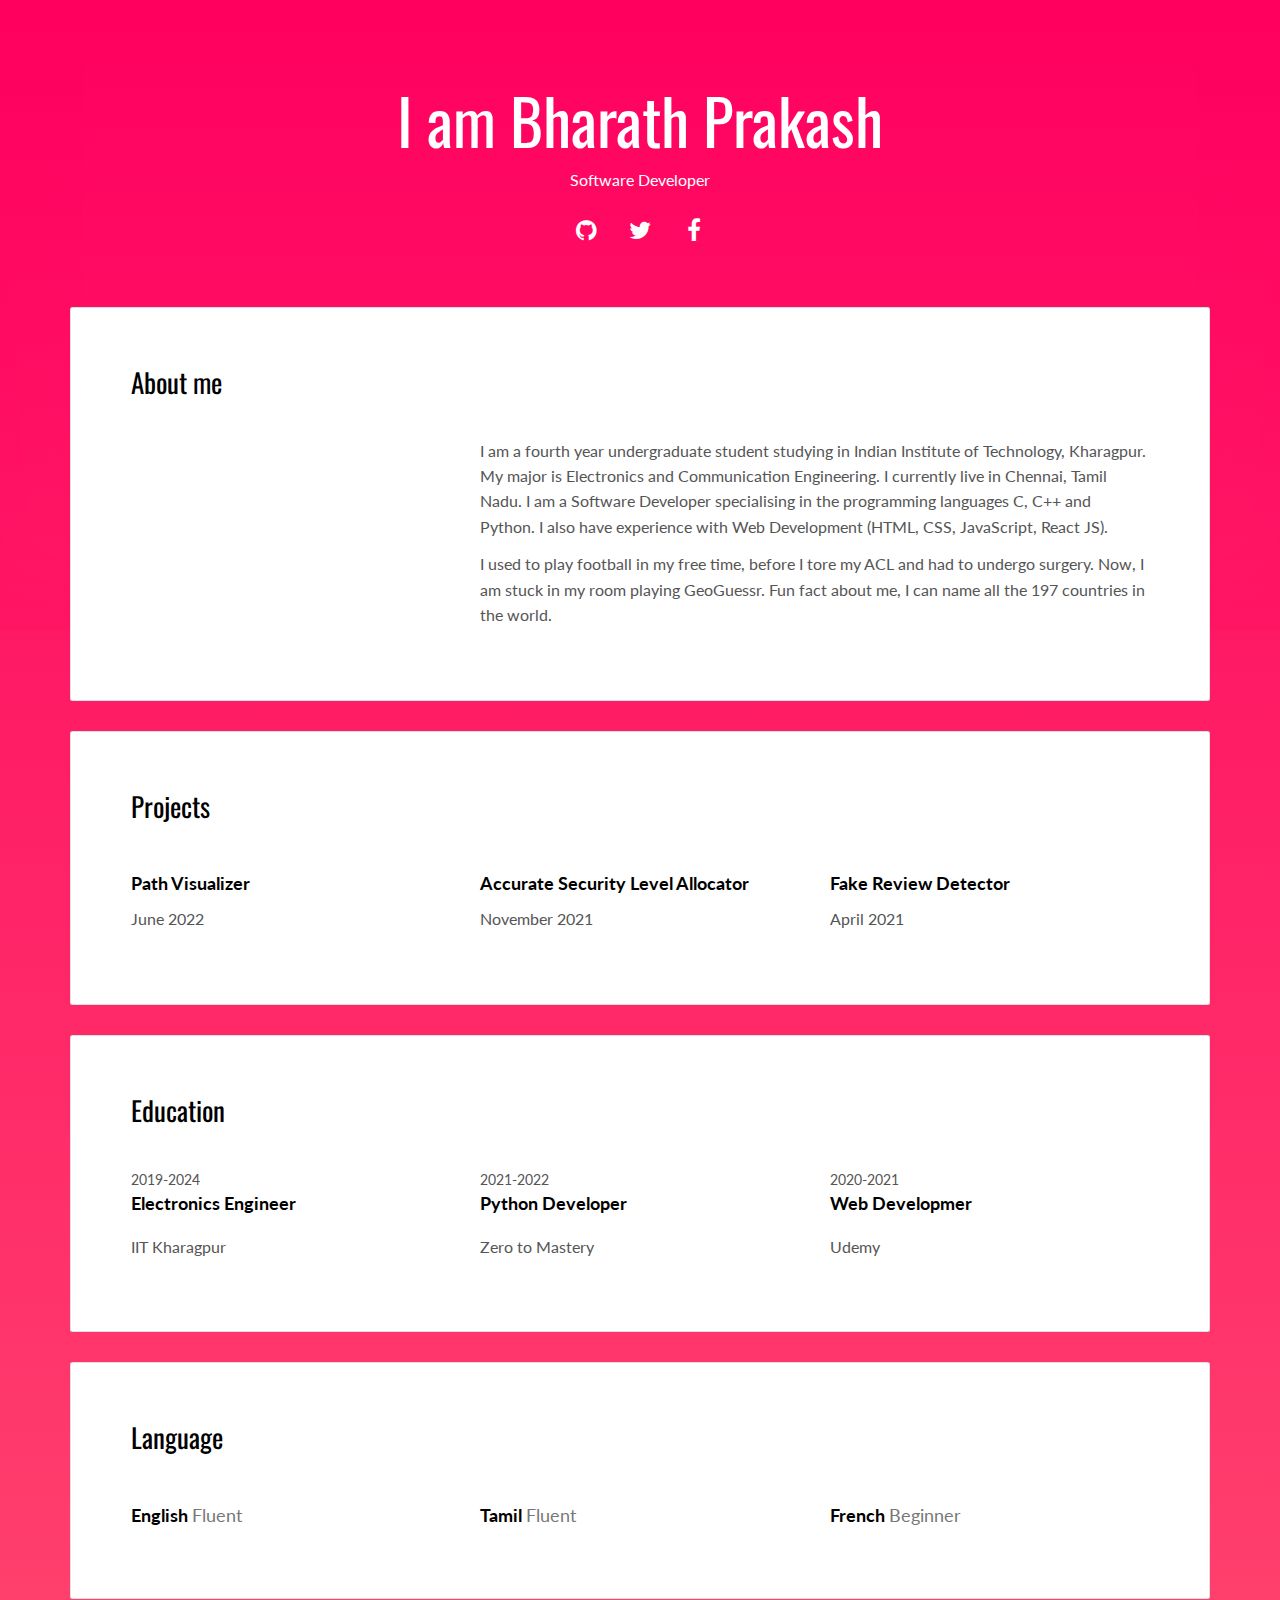
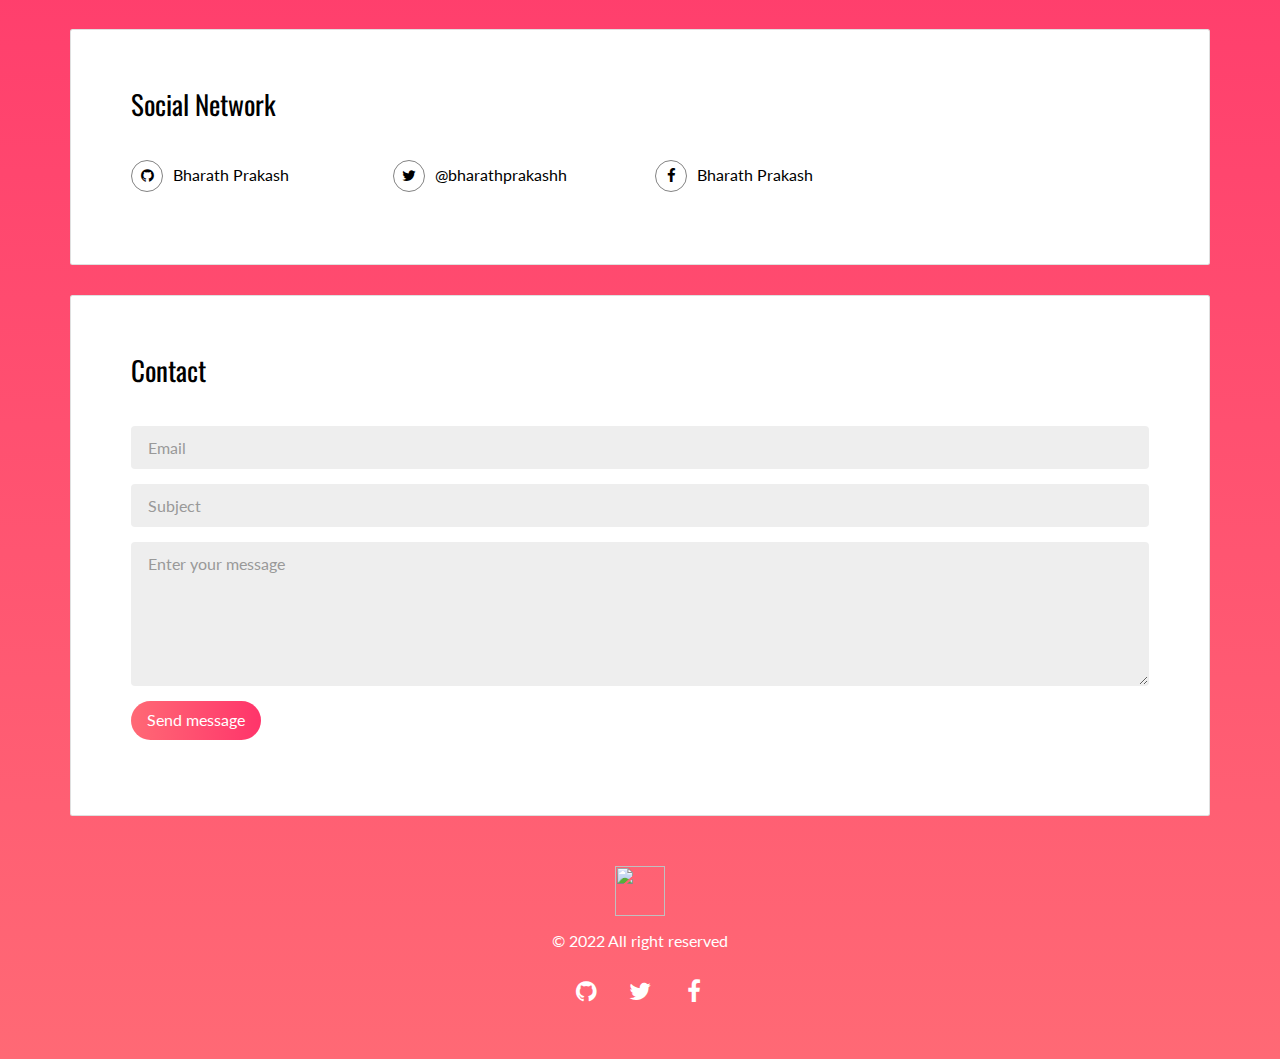
==== commit faa18b48: "My portfolio" ====
--- a/templates/index.html
+++ b/templates/index.html
@@ -12,10 +12,10 @@
   <!-- Disable tap highlight on IE -->
   <meta name="msapplication-tap-highlight" content="no">
 
-  <link rel="shortcut icon" sizes="180x180" href="../static/assets/apple-icon-180x180.png">
-  <!-- <link href="../static/assets/favicon.ico" rel="icon"> -->
-
-  <title>Title page</title>
+  <link rel="shortcut icon" sizes="180x180" href="../static/assets/software.png">
+  <link href="../static/assets/favicon.ico" rel="icon">
+
+  <title>Bharath Prakash Portfolio</title>
 
   <link href="../static/main.d8e0d294.css" rel="stylesheet">
 </head>
@@ -23,27 +23,21 @@
 <body class="">
 
   <!-- Add your content of header -->
-  <div class="background-color-layer" style="background-image: url('../static/assets/images/img-01.jpg')"></div>
+  <div class="background-color-layer" style="background-image: url('../static/assets/images/img-109.jpg')"></div>
   <main class="content-wrapper">
     <header class="white-text-container section-container">
       <div class="text-center">
-        <h1>I am David Folley</h1>
-        <p>Web designer</p>
+        <h1>I am Bharath Prakash</h1>
+        <p>Software Developer</p>
         <p>
-          <a class="fa-icon fa-icon-2x" href="https://facebook.com/" title="">
-            <i class="fa fa-facebook"></i>
+          <a class="fa-icon fa-icon-2x" href="https://github.com/bharathprakash321" title="">
+            <i class="fa fa-github"></i>
           </a>
-          <a class="fa-icon fa-icon-2x" href="https://twitter.com/" title="">
+          <a class="fa-icon fa-icon-2x" href="https://twitter.com/bharathprakashh" title="">
             <i class="fa fa-twitter"></i>
           </a>
-          <a class="fa-icon fa-icon-2x" href="https://dribbble.com/" title="">
-            <i class="fa fa-dribbble"></i>
-          </a>
-          <a class="fa-icon fa-icon-2x" href="https://www.linkedin.com/" title="">
-            <i class="fa fa-linkedin"></i>
-          </a>
-          <a class="fa-icon fa-icon-2x" href="https://vimeo.com/" title="">
-            <i class="fa fa-vimeo"></i>
+          <a class="fa-icon fa-icon-2x" href="https://www.facebook.com/bharath.prakash.9889/" title="">
+            <i class="fa fa-facebook"></i>
           </a>
         </p>
       </div>
@@ -62,16 +56,15 @@
               <h2>About me</h2>
               <div class="row">
                 <div class="col-md-4">
-                  <p><img src="../static/assets/images/img-01.jpg" class="img-responsive" alt=""></p>
+                  <p><img src="../static/assets/images/img-101.jpg" class="img-responsive" alt=""></p>
                 </div>
                 <div class="col-md-8">
 
-                  <p>Lorem ipsum dolor sit amet, consectetur adipiscing elit, sed do eiusmod tempor incididunt ut labore
-                    et dolore magna aliqua. Ut enim ad minim veniam, quis nostrud exercitation ullamco laboris nisi ut
-                    aliquip ex ea commodo consequat.</p>
-                  <p> Duis aute irure dolor in reprehenderit in voluptate velit esse cillum dolore eu fugiat nulla
-                    pariatur. Excepteur sint occaecat cupidatat non proident, sunt in culpa qui officia deserunt mollit
-                    anim id est laborum.</p>
+                  <p>I am a fourth year undergraduate student studying in Indian Institute of Technology, Kharagpur. My major is Electronics and Communication Engineering. 
+                    I currently live in Chennai, Tamil Nadu. I am a Software Developer specialising in the programming languages C, C++ and Python. I also have experience 
+                    with Web Development (HTML, CSS, JavaScript, React JS).</p>
+                  <p>I used to play football in my free time, before I tore my ACL and had to undergo surgery. Now, I am stuck in my room playing GeoGuessr. Fun fact about 
+                    me, I can name all the 197 countries in the world.</p>
 
                 </div>
               </div>
@@ -83,50 +76,23 @@
               <h2>Projects</h2>
               <div class="row">
                 <div class="col-md-4">
-                  <img src="../static/assets/images/img-02.jpg" class="img-responsive" alt="">
-                  <h3 class="h5">Amelia App</h3>
-                  <p>June 2017</p>
-                </div>
-                <div class="col-md-4">
-                  <img src="../static/assets/images/img-03.jpg" class="img-responsive" alt="">
-                  <h3 class="h5">Portland</h3>
-                  <p>March 2017</p>
-                </div>
-                <div class="col-md-4">
-                  <img src="../static/assets/images/img-04.jpg" class="img-responsive" alt="">
-                  <h3 class="h5">Denz for Nilon</h3>
-                  <p>Jan 2017</p>
-                </div>
-              </div>
-            </div>
-          </div>
-
-          <div class="card">
-            <div class="card-block">
-              <h2>Work</h2>
-              <div class="work-experience">
-                <small class="date">2017-2015</small>
-                <h3 class="h5 date-title">Web developer - <a href="http://en.orson.io"
-                    title="Create professionnal website">Orson.io</a></h3>
-
-
-                <p>Leo vel orci porta non pulvinar neque laoreet suspendisse interdum. Vitae ultricies leo integer
-                  malesuada nunc. Imperdiet proin fermentum leo vel orci porta non pulvinar neque. Fermentum leo vel
-                  orci porta non. Posuere sollicitudin aliquam ultrices sagittis. Aliquam faucibus purus in massa tempor
-                  nec.</p>
-              </div>
-
-              <div class="work-experience">
-                <small class="date">2017-2015</small>
-                <h3 class="h5 date-title">Web developer - <a href="http://mashup-template.com" title="">Mashup
-                    Template</a></h3>
-
-                <p>Fermentum leo vel orci porta non. Posuere sollicitudin aliquam ultrices sagittis. Aliquam faucibus
-                  purus in massa tempor nec.</p>
-              </div>
-            </div>
-          </div>
-
+                  <a href="https://timely-cocada-c9fa84.netlify.app/"><img src="../static/assets/images/img-102.jpg" class="img-responsive" alt=""></a>
+                  <h3 class="h5"><a href="https://timely-cocada-c9fa84.netlify.app/">Path Visualizer</a></h3>
+                  <p>June 2022</p>
+                </div>
+                <div class="col-md-4">
+                  <a href="https://www.canva.com/design/DAExIVfkj40/tXi97VVThJUL9N2Cky3WlA/view?utm_content=DAExIVfkj40&utm_campaign=designshare&utm_medium=link2&utm_source=sharebutton#1"><img src="../static/assets/images/img-103.png" class="img-responsive" alt=""></a>
+                  <h3 class="h5"><a href="https://www.canva.com/design/DAExIVfkj40/tXi97VVThJUL9N2Cky3WlA/view?utm_content=DAExIVfkj40&utm_campaign=designshare&utm_medium=link2&utm_source=sharebutton#1">Accurate Security Level Allocator</a></h3>
+                  <p>November 2021</p>
+                </div>
+                <div class="col-md-4">
+                  <a href="#"><img src="../static/assets/images/img-104.jpg" class="img-responsive" alt=""></a>
+                  <h3 class="h5"><a href="#">Fake Review Detector</a></h3>
+                  <p>April 2021</p>
+                </div>
+              </div>
+            </div>
+          </div>
 
           <div class="card">
             <div class="card-block">
@@ -134,24 +100,23 @@
               <div class="row">
                 <div class="col-md-4">
                   <div class="education-experience">
-                    <small class="date">2017-2015</small>
-                    <h3 class="h5 date-title">Design Master</h3>
-                    <p>Chicago University</p>
-                  </div>
-
+                    <small class="date">2019-2024</small>
+                    <h3 class="h5 date-title">Electronics Engineer</h3>
+                    <p>IIT Kharagpur</p>
+                  </div>
                 </div>
                 <div class="col-md-4">
                   <div class="education-experience">
-                    <small class="date">2015-2012</small>
-                    <h3 class="h5 date-title">Metrics Degree</h3>
-                    <p>Ecole 87</p>
+                    <small class="date">2021-2022</small>
+                    <h3 class="h5 date-title">Python Developer</h3>
+                    <p>Zero to Mastery</p>
                   </div>
                 </div>
                 <div class="col-md-4">
                   <div class="education-experience">
-                    <small class="date">2012-2011</small>
-                    <h3 class="h5 date-title">Motion Design Course</h3>
-                    <p>Pascal’s Lee Studio</p>
+                    <small class="date">2020-2021</small>
+                    <h3 class="h5 date-title">Web Developmer</h3>
+                    <p>Udemy</p>
                   </div>
                 </div>
               </div>
@@ -164,30 +129,29 @@
               <div class="row">
                 <div class="col-md-4">
                   <div class="language-experience">
-                    <h3 class="h5">English <small>Bilingual</small></h3>
+                    <h3 class="h5">English <small>Fluent</small></h3>
                   </div>
                 </div>
                 <div class="col-md-4">
                   <div class="language-experience">
-                    <h3 class="h5">French <small>Fluent</small></h3>
+                    <h3 class="h5">Tamil <small>Fluent</small></h3>
                   </div>
                 </div>
                 <div class="col-md-4">
                   <div class="language-experience">
-                    <h3 class="h5">Russian <small>Beginner</small></h3>
-                  </div>
-                </div>
-              </div>
-            </div>
-          </div>
-
+                    <h3 class="h5">French <small>Beginner</small></h3>
+                  </div>
+                </div>
+              </div>
+            </div>
+          </div>
+<!-- 
           <div class="card">
             <div class="card-block">
               <h2>Projects</h2>
               <div id="carousel-example-generic" class="carousel slide" data-ride="carousel">
 
 
-                <!-- Wrapper for slides -->
                 <div class="carousel-inner" role="listbox">
                   <div class="item active">
                     <img src="../static/assets/images/img-05.jpg" class="img-responsive" alt="...">
@@ -213,7 +177,6 @@
                   </div>
                 </div>
 
-                <!-- Indicators -->
                 <ol class="carousel-indicators">
                   <li data-target="#carousel-example-generic" data-slide-to="0" class="active"></li>
                   <li data-target="#carousel-example-generic" data-slide-to="1"></li>
@@ -222,23 +185,24 @@
 
               </div>
             </div>
-          </div>
+          </div> 
+        -->
 
           <div class="card">
             <div class="card-block">
               <h2>Social Network</h2>
               <div class="row">
                 <div class="col-md-3">
-                  <p class="social-buttons"><a href="https://twitter.com/" title=""><span
-                        class="social-round-icon fa-icon"><i class="fa fa-twitter"></i></span>@David_Folley</a></p>
+                  <p class="social-buttons"><a href="https://github.com/bharathprakash321" title=""><span
+                        class="social-round-icon fa-icon"><i class="fa fa-github"></i></span>Bharath Prakash</a></p>
                 </div>
                 <div class="col-md-3">
-                  <p class="social-buttons"><a href="https://www.linkedin.com/" title=""><span
-                        class="social-round-icon fa-icon"><i class="fa fa-linkedin"></i></span>David Folley</a></p>
+                  <p class="social-buttons"><a href="https://twitter.com/bharathprakashh" title=""><span
+                        class="social-round-icon fa-icon"><i class="fa fa-twitter"></i></span>@bharathprakashh</a></p>
                 </div>
                 <div class="col-md-3">
-                  <p class="social-buttons"><a href="https://dribbble.com/" title=""><span
-                        class="social-round-icon fa-icon"><i class="fa fa-dribbble"></i></span>David Folley</a></p>
+                  <p class="social-buttons"><a href="https://facebook.com/bharath.prakash.9889/" title=""><span
+                        class="social-round-icon fa-icon"><i class="fa fa-facebook"></i></span>Bharath Prakash</a></p>
                 </div>
               </div>
             </div>
@@ -273,26 +237,18 @@
     <div class="container">
       <div class="row">
         <div class="col-xs-12">
-          <p><img src="../static/assets/images/mashup-icon.svg" alt=""></p>
-
-          <p>©All right reserved. Design <a href="http://www.mashup-template.com/"
-              title="Create website with free html template">Mashup Template</a>/<a href="https://unsplash.com/"
-              title="Beautiful Free Images">Unsplash</a></p>
+          <p><img class="fa-icon fa-icon-2x" src="../static/assets/software.png" alt=""></p>
+
+          <p>© 2022 All right reserved</p>
           <p>
-            <a class="fa-icon fa-icon-2x" href="https://facebook.com/" title="">
-              <i class="fa fa-facebook"></i>
+            <a class="fa-icon fa-icon-2x" href="https://github.com/bharathprakash321" title="">
+              <i class="fa fa-github"></i>
             </a>
-            <a class="fa-icon fa-icon-2x" href="https://twitter.com/" title="">
+            <a class="fa-icon fa-icon-2x" href="https://twitter.com/bharathprakashh" title="">
               <i class="fa fa-twitter"></i>
             </a>
-            <a class="fa-icon fa-icon-2x" href="https://dribbble.com/" title="">
-              <i class="fa fa-dribbble"></i>
-            </a>
-            <a class="fa-icon fa-icon-2x" href="https://www.linkedin.com/" title="">
-              <i class="fa fa-linkedin"></i>
-            </a>
-            <a class="fa-icon fa-icon-2x" href="https://vimeo.com/" title="">
-              <i class="fa fa-vimeo"></i>
+            <a class="fa-icon fa-icon-2x" href="https://facebook.com/bharath.prakash.9889/" title="">
+              <i class="fa fa-facebook"></i>
             </a>
           </p>
         </div>
@@ -322,4 +278,4 @@
   <script type="text/javascript" src="../static/main.bc58148c.js"></script>
 </body>
 
-</html>+</html>
--- a/static/main.d8e0d294.css
+++ b/static/main.d8e0d294.css
@@ -1,9 +1,6019 @@
-@import url(https://fonts.googleapis.com/css?family=Lato:400,700|Oswald);@import url(https://maxcdn.bootstrapcdn.com/font-awesome/4.7.0/css/font-awesome.min.css);/*!
+@import url(https://fonts.googleapis.com/css?family=Lato:400,700|Oswald);
+@import url(https://maxcdn.bootstrapcdn.com/font-awesome/4.7.0/css/font-awesome.min.css);
+
+/*!
  * Bootstrap v3.3.7 (http://getbootstrap.com)
  * Copyright 2011-2016 Twitter, Inc.
  * Licensed under MIT (https://github.com/twbs/bootstrap/blob/master/LICENSE)
  */
-/*! normalize.css v3.0.3 | MIT License | github.com/necolas/normalize.css */html{font-family:sans-serif;-ms-text-size-adjust:100%;-webkit-text-size-adjust:100%}body{margin:0}article,aside,details,figcaption,figure,footer,header,hgroup,main,menu,nav,section,summary{display:block}audio,canvas,progress,video{display:inline-block;vertical-align:baseline}audio:not([controls]){display:none;height:0}[hidden],template{display:none}a{background-color:transparent}a:active,a:hover{outline:0}abbr[title]{border-bottom:1px dotted}b,strong{font-weight:700}dfn{font-style:italic}h1{font-size:2em;margin:.67em 0}mark{background:#ff0;color:#000}small{font-size:80%}sub,sup{font-size:75%;line-height:0;position:relative;vertical-align:baseline}sup{top:-.5em}sub{bottom:-.25em}img{border:0}svg:not(:root){overflow:hidden}figure{margin:1em 40px}hr{box-sizing:content-box;height:0}pre{overflow:auto}code,kbd,pre,samp{font-family:monospace,monospace;font-size:1em}button,input,optgroup,select,textarea{color:inherit;font:inherit;margin:0}button{overflow:visible}button,select{text-transform:none}button,html input[type=button],input[type=reset],input[type=submit]{-webkit-appearance:button;cursor:pointer}button[disabled],html input[disabled]{cursor:default}button::-moz-focus-inner,input::-moz-focus-inner{border:0;padding:0}input{line-height:normal}input[type=checkbox],input[type=radio]{box-sizing:border-box;padding:0}input[type=number]::-webkit-inner-spin-button,input[type=number]::-webkit-outer-spin-button{height:auto}input[type=search]{-webkit-appearance:textfield;box-sizing:content-box}input[type=search]::-webkit-search-cancel-button,input[type=search]::-webkit-search-decoration{-webkit-appearance:none}fieldset{border:1px solid silver;margin:0 2px;padding:.35em .625em .75em}textarea{overflow:auto}optgroup{font-weight:700}table{border-collapse:collapse;border-spacing:0}td,th{padding:0}
-
-/*! Source: https://github.com/h5bp/html5-boilerplate/blob/master/src/css/main.css */@media print{*,:after,:before{background:transparent!important;color:#000!important;box-shadow:none!important;text-shadow:none!important}a,a:visited{text-decoration:underline}a[href]:after{content:" (" attr(href) ")"}abbr[title]:after{content:" (" attr(title) ")"}a[href^="#"]:after,a[href^="javascript:"]:after{content:""}blockquote,pre{border:1px solid #999;page-break-inside:avoid}thead{display:table-header-group}img,tr{page-break-inside:avoid}img{max-width:100%!important}h2,h3,p{orphans:3;widows:3}h2,h3{page-break-after:avoid}.navbar{display:none}.btn>.caret,.dropup>.btn>.caret{border-top-color:#000!important}.label{border:1px solid #000}.table{border-collapse:collapse!important}.table td,.table th{background-color:#fff!important}.table-bordered td,.table-bordered th{border:1px solid #ddd!important}}*,:after,:before{-webkit-box-sizing:border-box;-moz-box-sizing:border-box;box-sizing:border-box}html{font-size:10px;-webkit-tap-highlight-color:transparent}body{font-family:Lato,Helvetica,Arial,sans-serif;font-size:16px;line-height:1.58;color:#555;background-color:#fff}button,input,select,textarea{font-family:inherit;font-size:inherit;line-height:inherit}a{color:#ff0060;text-decoration:none}a:focus,a:hover{color:#b30043;text-decoration:underline}a:focus{outline:5px auto -webkit-focus-ring-color;outline-offset:-2px}figure{margin:0}img{vertical-align:middle}.img-responsive{display:block;max-width:100%;height:auto}.img-rounded{border-radius:6px}.img-thumbnail{padding:4px;line-height:1.58;background-color:#fff;border:1px solid #ddd;border-radius:4px;-webkit-transition:all .2s ease-in-out;-o-transition:all .2s ease-in-out;transition:all .2s ease-in-out;display:inline-block;max-width:100%;height:auto}.img-circle{border-radius:50%}hr{margin-top:25px;margin-bottom:25px;border:0;border-top:1px solid #eee}.sr-only{position:absolute;width:1px;height:1px;margin:-1px;padding:0;overflow:hidden;clip:rect(0,0,0,0);border:0}.sr-only-focusable:active,.sr-only-focusable:focus{position:static;width:auto;height:auto;margin:0;overflow:visible;clip:auto}[role=button]{cursor:pointer}.h1,.h2,.h3,.h4,.h5,.h6,h1,h2,h3,h4,h5,h6{font-family:Oswald,Helvetica,Arial,sans-serif;font-weight:400;line-height:1.1;color:#000}.h1 .small,.h1 small,.h2 .small,.h2 small,.h3 .small,.h3 small,.h4 .small,.h4 small,.h5 .small,.h5 small,.h6 .small,.h6 small,h1 .small,h1 small,h2 .small,h2 small,h3 .small,h3 small,h4 .small,h4 small,h5 .small,h5 small,h6 .small,h6 small{font-weight:400;line-height:1;color:#777}.h1,.h2,.h3,h1,h2,h3{margin-top:25px;margin-bottom:12.5px}.h1 .small,.h1 small,.h2 .small,.h2 small,.h3 .small,.h3 small,h1 .small,h1 small,h2 .small,h2 small,h3 .small,h3 small{font-size:65%}.h4,.h5,.h6,h4,h5,h6{margin-top:12.5px;margin-bottom:12.5px}.h4 .small,.h4 small,.h5 .small,.h5 small,.h6 .small,.h6 small,h4 .small,h4 small,h5 .small,h5 small,h6 .small,h6 small{font-size:75%}.h1,h1{font-size:63px}.h2,h2{font-size:27px}.h3,.h4,h3,h4{font-size:20px}.h5,h5{font-size:18px}.h6,h6{font-size:14px}p{margin:0 0 12.5px}.lead{margin-bottom:25px;font-size:18px;font-weight:300;line-height:1.4}@media (min-width:768px){.lead{font-size:24px}}.small,small{font-size:87%}.mark,mark{background-color:#fcf8e3;padding:.2em}.text-left{text-align:left}.text-right{text-align:right}.text-center{text-align:center}.text-justify{text-align:justify}.text-nowrap{white-space:nowrap}.text-lowercase{text-transform:lowercase}.initialism,.text-uppercase{text-transform:uppercase}.text-capitalize{text-transform:capitalize}.text-muted{color:#777}.text-primary{color:#ff0060}a.text-primary:focus,a.text-primary:hover{color:#cc004d}.text-success{color:#fff}a.text-success:focus,a.text-success:hover{color:#e6e6e6}.text-info{color:#31708f}a.text-info:focus,a.text-info:hover{color:#245269}.text-warning{color:#8a6d3b}a.text-warning:focus,a.text-warning:hover{color:#66512c}.text-danger{color:#fff}a.text-danger:focus,a.text-danger:hover{color:#e6e6e6}.bg-primary{color:#fff;background-color:#ff0060}a.bg-primary:focus,a.bg-primary:hover{background-color:#cc004d}.bg-success{background-color:#87e329}a.bg-success:focus,a.bg-success:hover{background-color:#6dc019}.bg-info{background-color:#d9edf7}a.bg-info:focus,a.bg-info:hover{background-color:#afd9ee}.bg-warning{background-color:#fcf8e3}a.bg-warning:focus,a.bg-warning:hover{background-color:#f7ecb5}.bg-danger{background-color:#ff2c74}a.bg-danger:focus,a.bg-danger:hover{background-color:#f80055}.page-header{padding-bottom:11.5px;margin:50px 0 25px;border-bottom:1px solid #eee}ol,ul{margin-top:0;margin-bottom:12.5px}ol ol,ol ul,ul ol,ul ul{margin-bottom:0}.list-inline,.list-unstyled{padding-left:0;list-style:none}.list-inline{margin-left:-5px}.list-inline>li{display:inline-block;padding-left:5px;padding-right:5px}dl{margin-top:0;margin-bottom:25px}dd,dt{line-height:1.58}dt{font-weight:700}dd{margin-left:0}.dl-horizontal dd:after,.dl-horizontal dd:before{content:" ";display:table}.dl-horizontal dd:after{clear:both}@media (min-width:768px){.dl-horizontal dt{float:left;width:160px;clear:left;text-align:right;overflow:hidden;text-overflow:ellipsis;white-space:nowrap}.dl-horizontal dd{margin-left:180px}}abbr[data-original-title],abbr[title]{cursor:help;border-bottom:1px dotted #777}.initialism{font-size:90%}blockquote{padding:12.5px 25px;margin:0 0 25px;font-size:20px;border-left:5px solid #eee}blockquote ol:last-child,blockquote p:last-child,blockquote ul:last-child{margin-bottom:0}blockquote .small,blockquote footer,blockquote small{display:block;font-size:80%;line-height:1.58;color:#777}blockquote .small:before,blockquote footer:before,blockquote small:before{content:"\2014   \A0"}.blockquote-reverse,blockquote.pull-right{padding-right:15px;padding-left:0;border-right:5px solid #eee;border-left:0;text-align:right}.blockquote-reverse .small:before,.blockquote-reverse footer:before,.blockquote-reverse small:before,blockquote.pull-right .small:before,blockquote.pull-right footer:before,blockquote.pull-right small:before{content:""}.blockquote-reverse .small:after,.blockquote-reverse footer:after,.blockquote-reverse small:after,blockquote.pull-right .small:after,blockquote.pull-right footer:after,blockquote.pull-right small:after{content:"\A0   \2014"}address{margin-bottom:25px;font-style:normal;line-height:1.58}code,kbd,pre,samp{font-family:Menlo,Monaco,Consolas,Courier New,monospace}code{color:#c7254e;background-color:#f9f2f4;border-radius:4px}code,kbd{padding:2px 4px;font-size:90%}kbd{color:#fff;background-color:#333;border-radius:3px;box-shadow:inset 0 -1px 0 rgba(0,0,0,.25)}kbd kbd{padding:0;font-size:100%;font-weight:700;box-shadow:none}pre{display:block;padding:12px;margin:0 0 12.5px;font-size:15px;line-height:1.58;word-break:break-all;word-wrap:break-word;color:#333;background-color:#f5f5f5;border:1px solid #ccc;border-radius:4px}pre code{padding:0;font-size:inherit;color:inherit;white-space:pre-wrap;background-color:transparent;border-radius:0}.pre-scrollable{max-height:340px;overflow-y:scroll}.container{margin-right:auto;margin-left:auto;padding-left:15px;padding-right:15px}.container:after,.container:before{content:" ";display:table}.container:after{clear:both}@media (min-width:768px){.container{width:750px}}@media (min-width:992px){.container{width:970px}}@media (min-width:1200px){.container{width:1170px}}.container-fluid{margin-right:auto;margin-left:auto;padding-left:15px;padding-right:15px}.container-fluid:after,.container-fluid:before{content:" ";display:table}.container-fluid:after{clear:both}.row{margin-left:-15px;margin-right:-15px}.row:after,.row:before{content:" ";display:table}.row:after{clear:both}.col-lg-1,.col-lg-2,.col-lg-3,.col-lg-4,.col-lg-5,.col-lg-6,.col-lg-7,.col-lg-8,.col-lg-9,.col-lg-10,.col-lg-11,.col-lg-12,.col-md-1,.col-md-2,.col-md-3,.col-md-4,.col-md-5,.col-md-6,.col-md-7,.col-md-8,.col-md-9,.col-md-10,.col-md-11,.col-md-12,.col-sm-1,.col-sm-2,.col-sm-3,.col-sm-4,.col-sm-5,.col-sm-6,.col-sm-7,.col-sm-8,.col-sm-9,.col-sm-10,.col-sm-11,.col-sm-12,.col-xs-1,.col-xs-2,.col-xs-3,.col-xs-4,.col-xs-5,.col-xs-6,.col-xs-7,.col-xs-8,.col-xs-9,.col-xs-10,.col-xs-11,.col-xs-12{position:relative;min-height:1px;padding-left:15px;padding-right:15px}.col-xs-1,.col-xs-2,.col-xs-3,.col-xs-4,.col-xs-5,.col-xs-6,.col-xs-7,.col-xs-8,.col-xs-9,.col-xs-10,.col-xs-11,.col-xs-12{float:left}.col-xs-1{width:8.33333%}.col-xs-2{width:16.66667%}.col-xs-3{width:25%}.col-xs-4{width:33.33333%}.col-xs-5{width:41.66667%}.col-xs-6{width:50%}.col-xs-7{width:58.33333%}.col-xs-8{width:66.66667%}.col-xs-9{width:75%}.col-xs-10{width:83.33333%}.col-xs-11{width:91.66667%}.col-xs-12{width:100%}.col-xs-pull-0{right:auto}.col-xs-pull-1{right:8.33333%}.col-xs-pull-2{right:16.66667%}.col-xs-pull-3{right:25%}.col-xs-pull-4{right:33.33333%}.col-xs-pull-5{right:41.66667%}.col-xs-pull-6{right:50%}.col-xs-pull-7{right:58.33333%}.col-xs-pull-8{right:66.66667%}.col-xs-pull-9{right:75%}.col-xs-pull-10{right:83.33333%}.col-xs-pull-11{right:91.66667%}.col-xs-pull-12{right:100%}.col-xs-push-0{left:auto}.col-xs-push-1{left:8.33333%}.col-xs-push-2{left:16.66667%}.col-xs-push-3{left:25%}.col-xs-push-4{left:33.33333%}.col-xs-push-5{left:41.66667%}.col-xs-push-6{left:50%}.col-xs-push-7{left:58.33333%}.col-xs-push-8{left:66.66667%}.col-xs-push-9{left:75%}.col-xs-push-10{left:83.33333%}.col-xs-push-11{left:91.66667%}.col-xs-push-12{left:100%}.col-xs-offset-0{margin-left:0}.col-xs-offset-1{margin-left:8.33333%}.col-xs-offset-2{margin-left:16.66667%}.col-xs-offset-3{margin-left:25%}.col-xs-offset-4{margin-left:33.33333%}.col-xs-offset-5{margin-left:41.66667%}.col-xs-offset-6{margin-left:50%}.col-xs-offset-7{margin-left:58.33333%}.col-xs-offset-8{margin-left:66.66667%}.col-xs-offset-9{margin-left:75%}.col-xs-offset-10{margin-left:83.33333%}.col-xs-offset-11{margin-left:91.66667%}.col-xs-offset-12{margin-left:100%}@media (min-width:768px){.col-sm-1,.col-sm-2,.col-sm-3,.col-sm-4,.col-sm-5,.col-sm-6,.col-sm-7,.col-sm-8,.col-sm-9,.col-sm-10,.col-sm-11,.col-sm-12{float:left}.col-sm-1{width:8.33333%}.col-sm-2{width:16.66667%}.col-sm-3{width:25%}.col-sm-4{width:33.33333%}.col-sm-5{width:41.66667%}.col-sm-6{width:50%}.col-sm-7{width:58.33333%}.col-sm-8{width:66.66667%}.col-sm-9{width:75%}.col-sm-10{width:83.33333%}.col-sm-11{width:91.66667%}.col-sm-12{width:100%}.col-sm-pull-0{right:auto}.col-sm-pull-1{right:8.33333%}.col-sm-pull-2{right:16.66667%}.col-sm-pull-3{right:25%}.col-sm-pull-4{right:33.33333%}.col-sm-pull-5{right:41.66667%}.col-sm-pull-6{right:50%}.col-sm-pull-7{right:58.33333%}.col-sm-pull-8{right:66.66667%}.col-sm-pull-9{right:75%}.col-sm-pull-10{right:83.33333%}.col-sm-pull-11{right:91.66667%}.col-sm-pull-12{right:100%}.col-sm-push-0{left:auto}.col-sm-push-1{left:8.33333%}.col-sm-push-2{left:16.66667%}.col-sm-push-3{left:25%}.col-sm-push-4{left:33.33333%}.col-sm-push-5{left:41.66667%}.col-sm-push-6{left:50%}.col-sm-push-7{left:58.33333%}.col-sm-push-8{left:66.66667%}.col-sm-push-9{left:75%}.col-sm-push-10{left:83.33333%}.col-sm-push-11{left:91.66667%}.col-sm-push-12{left:100%}.col-sm-offset-0{margin-left:0}.col-sm-offset-1{margin-left:8.33333%}.col-sm-offset-2{margin-left:16.66667%}.col-sm-offset-3{margin-left:25%}.col-sm-offset-4{margin-left:33.33333%}.col-sm-offset-5{margin-left:41.66667%}.col-sm-offset-6{margin-left:50%}.col-sm-offset-7{margin-left:58.33333%}.col-sm-offset-8{margin-left:66.66667%}.col-sm-offset-9{margin-left:75%}.col-sm-offset-10{margin-left:83.33333%}.col-sm-offset-11{margin-left:91.66667%}.col-sm-offset-12{margin-left:100%}}@media (min-width:992px){.col-md-1,.col-md-2,.col-md-3,.col-md-4,.col-md-5,.col-md-6,.col-md-7,.col-md-8,.col-md-9,.col-md-10,.col-md-11,.col-md-12{float:left}.col-md-1{width:8.33333%}.col-md-2{width:16.66667%}.col-md-3{width:25%}.col-md-4{width:33.33333%}.col-md-5{width:41.66667%}.col-md-6{width:50%}.col-md-7{width:58.33333%}.col-md-8{width:66.66667%}.col-md-9{width:75%}.col-md-10{width:83.33333%}.col-md-11{width:91.66667%}.col-md-12{width:100%}.col-md-pull-0{right:auto}.col-md-pull-1{right:8.33333%}.col-md-pull-2{right:16.66667%}.col-md-pull-3{right:25%}.col-md-pull-4{right:33.33333%}.col-md-pull-5{right:41.66667%}.col-md-pull-6{right:50%}.col-md-pull-7{right:58.33333%}.col-md-pull-8{right:66.66667%}.col-md-pull-9{right:75%}.col-md-pull-10{right:83.33333%}.col-md-pull-11{right:91.66667%}.col-md-pull-12{right:100%}.col-md-push-0{left:auto}.col-md-push-1{left:8.33333%}.col-md-push-2{left:16.66667%}.col-md-push-3{left:25%}.col-md-push-4{left:33.33333%}.col-md-push-5{left:41.66667%}.col-md-push-6{left:50%}.col-md-push-7{left:58.33333%}.col-md-push-8{left:66.66667%}.col-md-push-9{left:75%}.col-md-push-10{left:83.33333%}.col-md-push-11{left:91.66667%}.col-md-push-12{left:100%}.col-md-offset-0{margin-left:0}.col-md-offset-1{margin-left:8.33333%}.col-md-offset-2{margin-left:16.66667%}.col-md-offset-3{margin-left:25%}.col-md-offset-4{margin-left:33.33333%}.col-md-offset-5{margin-left:41.66667%}.col-md-offset-6{margin-left:50%}.col-md-offset-7{margin-left:58.33333%}.col-md-offset-8{margin-left:66.66667%}.col-md-offset-9{margin-left:75%}.col-md-offset-10{margin-left:83.33333%}.col-md-offset-11{margin-left:91.66667%}.col-md-offset-12{margin-left:100%}}@media (min-width:1200px){.col-lg-1,.col-lg-2,.col-lg-3,.col-lg-4,.col-lg-5,.col-lg-6,.col-lg-7,.col-lg-8,.col-lg-9,.col-lg-10,.col-lg-11,.col-lg-12{float:left}.col-lg-1{width:8.33333%}.col-lg-2{width:16.66667%}.col-lg-3{width:25%}.col-lg-4{width:33.33333%}.col-lg-5{width:41.66667%}.col-lg-6{width:50%}.col-lg-7{width:58.33333%}.col-lg-8{width:66.66667%}.col-lg-9{width:75%}.col-lg-10{width:83.33333%}.col-lg-11{width:91.66667%}.col-lg-12{width:100%}.col-lg-pull-0{right:auto}.col-lg-pull-1{right:8.33333%}.col-lg-pull-2{right:16.66667%}.col-lg-pull-3{right:25%}.col-lg-pull-4{right:33.33333%}.col-lg-pull-5{right:41.66667%}.col-lg-pull-6{right:50%}.col-lg-pull-7{right:58.33333%}.col-lg-pull-8{right:66.66667%}.col-lg-pull-9{right:75%}.col-lg-pull-10{right:83.33333%}.col-lg-pull-11{right:91.66667%}.col-lg-pull-12{right:100%}.col-lg-push-0{left:auto}.col-lg-push-1{left:8.33333%}.col-lg-push-2{left:16.66667%}.col-lg-push-3{left:25%}.col-lg-push-4{left:33.33333%}.col-lg-push-5{left:41.66667%}.col-lg-push-6{left:50%}.col-lg-push-7{left:58.33333%}.col-lg-push-8{left:66.66667%}.col-lg-push-9{left:75%}.col-lg-push-10{left:83.33333%}.col-lg-push-11{left:91.66667%}.col-lg-push-12{left:100%}.col-lg-offset-0{margin-left:0}.col-lg-offset-1{margin-left:8.33333%}.col-lg-offset-2{margin-left:16.66667%}.col-lg-offset-3{margin-left:25%}.col-lg-offset-4{margin-left:33.33333%}.col-lg-offset-5{margin-left:41.66667%}.col-lg-offset-6{margin-left:50%}.col-lg-offset-7{margin-left:58.33333%}.col-lg-offset-8{margin-left:66.66667%}.col-lg-offset-9{margin-left:75%}.col-lg-offset-10{margin-left:83.33333%}.col-lg-offset-11{margin-left:91.66667%}.col-lg-offset-12{margin-left:100%}}table{background-color:transparent}caption{padding-top:8px;padding-bottom:8px;color:#777}caption,th{text-align:left}.table{width:100%;max-width:100%;margin-bottom:25px}.table>tbody>tr>td,.table>tbody>tr>th,.table>tfoot>tr>td,.table>tfoot>tr>th,.table>thead>tr>td,.table>thead>tr>th{padding:8px;line-height:1.58;vertical-align:top;border-top:1px solid #ddd}.table>thead>tr>th{vertical-align:bottom;border-bottom:2px solid #ddd}.table>caption+thead>tr:first-child>td,.table>caption+thead>tr:first-child>th,.table>colgroup+thead>tr:first-child>td,.table>colgroup+thead>tr:first-child>th,.table>thead:first-child>tr:first-child>td,.table>thead:first-child>tr:first-child>th{border-top:0}.table>tbody+tbody{border-top:2px solid #ddd}.table .table{background-color:#fff}.table-condensed>tbody>tr>td,.table-condensed>tbody>tr>th,.table-condensed>tfoot>tr>td,.table-condensed>tfoot>tr>th,.table-condensed>thead>tr>td,.table-condensed>thead>tr>th{padding:5px}.table-bordered,.table-bordered>tbody>tr>td,.table-bordered>tbody>tr>th,.table-bordered>tfoot>tr>td,.table-bordered>tfoot>tr>th,.table-bordered>thead>tr>td,.table-bordered>thead>tr>th{border:1px solid #ddd}.table-bordered>thead>tr>td,.table-bordered>thead>tr>th{border-bottom-width:2px}.table-striped>tbody>tr:nth-of-type(odd){background-color:#f9f9f9}.table-hover>tbody>tr:hover{background-color:#f5f5f5}table col[class*=col-]{position:static;float:none;display:table-column}table td[class*=col-],table th[class*=col-]{position:static;float:none;display:table-cell}.table>tbody>tr.active>td,.table>tbody>tr.active>th,.table>tbody>tr>td.active,.table>tbody>tr>th.active,.table>tfoot>tr.active>td,.table>tfoot>tr.active>th,.table>tfoot>tr>td.active,.table>tfoot>tr>th.active,.table>thead>tr.active>td,.table>thead>tr.active>th,.table>thead>tr>td.active,.table>thead>tr>th.active{background-color:#f5f5f5}.table-hover>tbody>tr.active:hover>td,.table-hover>tbody>tr.active:hover>th,.table-hover>tbody>tr:hover>.active,.table-hover>tbody>tr>td.active:hover,.table-hover>tbody>tr>th.active:hover{background-color:#e8e8e8}.table>tbody>tr.success>td,.table>tbody>tr.success>th,.table>tbody>tr>td.success,.table>tbody>tr>th.success,.table>tfoot>tr.success>td,.table>tfoot>tr.success>th,.table>tfoot>tr>td.success,.table>tfoot>tr>th.success,.table>thead>tr.success>td,.table>thead>tr.success>th,.table>thead>tr>td.success,.table>thead>tr>th.success{background-color:#87e329}.table-hover>tbody>tr.success:hover>td,.table-hover>tbody>tr.success:hover>th,.table-hover>tbody>tr:hover>.success,.table-hover>tbody>tr>td.success:hover,.table-hover>tbody>tr>th.success:hover{background-color:#7ad61c}.table>tbody>tr.info>td,.table>tbody>tr.info>th,.table>tbody>tr>td.info,.table>tbody>tr>th.info,.table>tfoot>tr.info>td,.table>tfoot>tr.info>th,.table>tfoot>tr>td.info,.table>tfoot>tr>th.info,.table>thead>tr.info>td,.table>thead>tr.info>th,.table>thead>tr>td.info,.table>thead>tr>th.info{background-color:#d9edf7}.table-hover>tbody>tr.info:hover>td,.table-hover>tbody>tr.info:hover>th,.table-hover>tbody>tr:hover>.info,.table-hover>tbody>tr>td.info:hover,.table-hover>tbody>tr>th.info:hover{background-color:#c4e3f3}.table>tbody>tr.warning>td,.table>tbody>tr.warning>th,.table>tbody>tr>td.warning,.table>tbody>tr>th.warning,.table>tfoot>tr.warning>td,.table>tfoot>tr.warning>th,.table>tfoot>tr>td.warning,.table>tfoot>tr>th.warning,.table>thead>tr.warning>td,.table>thead>tr.warning>th,.table>thead>tr>td.warning,.table>thead>tr>th.warning{background-color:#fcf8e3}.table-hover>tbody>tr.warning:hover>td,.table-hover>tbody>tr.warning:hover>th,.table-hover>tbody>tr:hover>.warning,.table-hover>tbody>tr>td.warning:hover,.table-hover>tbody>tr>th.warning:hover{background-color:#faf2cc}.table>tbody>tr.danger>td,.table>tbody>tr.danger>th,.table>tbody>tr>td.danger,.table>tbody>tr>th.danger,.table>tfoot>tr.danger>td,.table>tfoot>tr.danger>th,.table>tfoot>tr>td.danger,.table>tfoot>tr>th.danger,.table>thead>tr.danger>td,.table>thead>tr.danger>th,.table>thead>tr>td.danger,.table>thead>tr>th.danger{background-color:#ff2c74}.table-hover>tbody>tr.danger:hover>td,.table-hover>tbody>tr.danger:hover>th,.table-hover>tbody>tr:hover>.danger,.table-hover>tbody>tr>td.danger:hover,.table-hover>tbody>tr>th.danger:hover{background-color:#ff1363}.table-responsive{overflow-x:auto;min-height:.01%}@media screen and (max-width:767px){.table-responsive{width:100%;margin-bottom:18.75px;overflow-y:hidden;-ms-overflow-style:-ms-autohiding-scrollbar;border:1px solid #ddd}.table-responsive>.table{margin-bottom:0}.table-responsive>.table>tbody>tr>td,.table-responsive>.table>tbody>tr>th,.table-responsive>.table>tfoot>tr>td,.table-responsive>.table>tfoot>tr>th,.table-responsive>.table>thead>tr>td,.table-responsive>.table>thead>tr>th{white-space:nowrap}.table-responsive>.table-bordered{border:0}.table-responsive>.table-bordered>tbody>tr>td:first-child,.table-responsive>.table-bordered>tbody>tr>th:first-child,.table-responsive>.table-bordered>tfoot>tr>td:first-child,.table-responsive>.table-bordered>tfoot>tr>th:first-child,.table-responsive>.table-bordered>thead>tr>td:first-child,.table-responsive>.table-bordered>thead>tr>th:first-child{border-left:0}.table-responsive>.table-bordered>tbody>tr>td:last-child,.table-responsive>.table-bordered>tbody>tr>th:last-child,.table-responsive>.table-bordered>tfoot>tr>td:last-child,.table-responsive>.table-bordered>tfoot>tr>th:last-child,.table-responsive>.table-bordered>thead>tr>td:last-child,.table-responsive>.table-bordered>thead>tr>th:last-child{border-right:0}.table-responsive>.table-bordered>tbody>tr:last-child>td,.table-responsive>.table-bordered>tbody>tr:last-child>th,.table-responsive>.table-bordered>tfoot>tr:last-child>td,.table-responsive>.table-bordered>tfoot>tr:last-child>th{border-bottom:0}}fieldset{margin:0;min-width:0}fieldset,legend{padding:0;border:0}legend{display:block;width:100%;margin-bottom:25px;font-size:24px;line-height:inherit;color:#333;border-bottom:1px solid #e5e5e5}label{display:inline-block;max-width:100%;margin-bottom:5px;font-weight:700}input[type=search]{-webkit-box-sizing:border-box;-moz-box-sizing:border-box;box-sizing:border-box}input[type=checkbox],input[type=radio]{margin:4px 0 0;margin-top:1px\9;line-height:normal}input[type=file]{display:block}input[type=range]{display:block;width:100%}select[multiple],select[size]{height:auto}input[type=checkbox]:focus,input[type=file]:focus,input[type=radio]:focus{outline:5px auto -webkit-focus-ring-color;outline-offset:-2px}output{padding-top:9px}.form-control,output{display:block;font-size:16px;line-height:1.58;color:#555}.form-control{width:100%;height:43px;padding:8px 16px;background-color:#eee;background-image:none;border:1px solid transparent;border-radius:4px;-webkit-box-shadow:inset 0 1px 1px rgba(0,0,0,.075);box-shadow:inset 0 1px 1px rgba(0,0,0,.075);-webkit-transition:border-color .15s ease-in-out,box-shadow .15s ease-in-out;-o-transition:border-color ease-in-out .15s,box-shadow ease-in-out .15s;transition:border-color .15s ease-in-out,box-shadow .15s ease-in-out}.form-control:focus{border-color:#66afe9;-webkit-box-shadow:inset 0 1px 1px rgba(0,0,0,.075),0 0 8px rgba(102,175,233,.6);box-shadow:inset 0 1px 1px rgba(0,0,0,.075),0 0 8px rgba(102,175,233,.6)}.form-control::-moz-placeholder{color:#999;opacity:1}.form-control:-ms-input-placeholder{color:#999}.form-control::-webkit-input-placeholder{color:#999}.form-control::-ms-expand{border:0;background-color:transparent}.form-control[disabled],.form-control[readonly],fieldset[disabled] .form-control{background-color:#eee;opacity:1}.form-control[disabled],fieldset[disabled] .form-control{cursor:not-allowed}textarea.form-control{height:auto}input[type=search]{-webkit-appearance:none}@media screen and (-webkit-min-device-pixel-ratio:0){input[type=date].form-control,input[type=datetime-local].form-control,input[type=month].form-control,input[type=time].form-control{line-height:43px}.input-group-sm>.input-group-btn>input[type=date].btn,.input-group-sm>.input-group-btn>input[type=datetime-local].btn,.input-group-sm>.input-group-btn>input[type=month].btn,.input-group-sm>.input-group-btn>input[type=time].btn,.input-group-sm>input[type=date].form-control,.input-group-sm>input[type=date].input-group-addon,.input-group-sm>input[type=datetime-local].form-control,.input-group-sm>input[type=datetime-local].input-group-addon,.input-group-sm>input[type=month].form-control,.input-group-sm>input[type=month].input-group-addon,.input-group-sm>input[type=time].form-control,.input-group-sm>input[type=time].input-group-addon,.input-group-sm input[type=date],.input-group-sm input[type=datetime-local],.input-group-sm input[type=month],.input-group-sm input[type=time],input[type=date].input-sm,input[type=datetime-local].input-sm,input[type=month].input-sm,input[type=time].input-sm{line-height:35px}.input-group-lg>.input-group-btn>input[type=date].btn,.input-group-lg>.input-group-btn>input[type=datetime-local].btn,.input-group-lg>.input-group-btn>input[type=month].btn,.input-group-lg>.input-group-btn>input[type=time].btn,.input-group-lg>input[type=date].form-control,.input-group-lg>input[type=date].input-group-addon,.input-group-lg>input[type=datetime-local].form-control,.input-group-lg>input[type=datetime-local].input-group-addon,.input-group-lg>input[type=month].form-control,.input-group-lg>input[type=month].input-group-addon,.input-group-lg>input[type=time].form-control,.input-group-lg>input[type=time].input-group-addon,.input-group-lg input[type=date],.input-group-lg input[type=datetime-local],.input-group-lg input[type=month],.input-group-lg input[type=time],input[type=date].input-lg,input[type=datetime-local].input-lg,input[type=month].input-lg,input[type=time].input-lg{line-height:53px}}.form-group{margin-bottom:15px}.checkbox,.radio{position:relative;display:block;margin-top:10px;margin-bottom:10px}.checkbox label,.radio label{min-height:25px;padding-left:20px;margin-bottom:0;font-weight:400;cursor:pointer}.checkbox-inline input[type=checkbox],.checkbox input[type=checkbox],.radio-inline input[type=radio],.radio input[type=radio]{position:absolute;margin-left:-20px;margin-top:4px\9}.checkbox+.checkbox,.radio+.radio{margin-top:-5px}.checkbox-inline,.radio-inline{position:relative;display:inline-block;padding-left:20px;margin-bottom:0;vertical-align:middle;font-weight:400;cursor:pointer}.checkbox-inline+.checkbox-inline,.radio-inline+.radio-inline{margin-top:0;margin-left:10px}.checkbox-inline.disabled,.checkbox.disabled label,.radio-inline.disabled,.radio.disabled label,fieldset[disabled] .checkbox-inline,fieldset[disabled] .checkbox label,fieldset[disabled] .radio-inline,fieldset[disabled] .radio label,fieldset[disabled] input[type=checkbox],fieldset[disabled] input[type=radio],input[type=checkbox].disabled,input[type=checkbox][disabled],input[type=radio].disabled,input[type=radio][disabled]{cursor:not-allowed}.form-control-static{padding-top:9px;padding-bottom:9px;margin-bottom:0;min-height:41px}.form-control-static.input-lg,.form-control-static.input-sm,.input-group-lg>.form-control-static.form-control,.input-group-lg>.form-control-static.input-group-addon,.input-group-lg>.input-group-btn>.form-control-static.btn,.input-group-sm>.form-control-static.form-control,.input-group-sm>.form-control-static.input-group-addon,.input-group-sm>.input-group-btn>.form-control-static.btn{padding-left:0;padding-right:0}.input-group-sm>.form-control,.input-group-sm>.input-group-addon,.input-group-sm>.input-group-btn>.btn,.input-sm{height:35px;padding:6px 12px;font-size:14px;line-height:1.5;border-radius:3px}.input-group-sm>.input-group-btn>select.btn,.input-group-sm>select.form-control,.input-group-sm>select.input-group-addon,select.input-sm{height:35px;line-height:35px}.input-group-sm>.input-group-btn>select[multiple].btn,.input-group-sm>.input-group-btn>textarea.btn,.input-group-sm>select[multiple].form-control,.input-group-sm>select[multiple].input-group-addon,.input-group-sm>textarea.form-control,.input-group-sm>textarea.input-group-addon,select[multiple].input-sm,textarea.input-sm{height:auto}.form-group-sm .form-control{height:35px;padding:6px 12px;font-size:14px;line-height:1.5;border-radius:3px}.form-group-sm select.form-control{height:35px;line-height:35px}.form-group-sm select[multiple].form-control,.form-group-sm textarea.form-control{height:auto}.form-group-sm .form-control-static{height:35px;min-height:39px;padding:7px 12px;font-size:14px;line-height:1.5}.input-group-lg>.form-control,.input-group-lg>.input-group-addon,.input-group-lg>.input-group-btn>.btn,.input-lg{height:53px;padding:12px 20px;font-size:20px;line-height:1.33333;border-radius:6px}.input-group-lg>.input-group-btn>select.btn,.input-group-lg>select.form-control,.input-group-lg>select.input-group-addon,select.input-lg{height:53px;line-height:53px}.input-group-lg>.input-group-btn>select[multiple].btn,.input-group-lg>.input-group-btn>textarea.btn,.input-group-lg>select[multiple].form-control,.input-group-lg>select[multiple].input-group-addon,.input-group-lg>textarea.form-control,.input-group-lg>textarea.input-group-addon,select[multiple].input-lg,textarea.input-lg{height:auto}.form-group-lg .form-control{height:53px;padding:12px 20px;font-size:20px;line-height:1.33333;border-radius:6px}.form-group-lg select.form-control{height:53px;line-height:53px}.form-group-lg select[multiple].form-control,.form-group-lg textarea.form-control{height:auto}.form-group-lg .form-control-static{height:53px;min-height:45px;padding:13px 20px;font-size:20px;line-height:1.33333}.has-feedback{position:relative}.has-feedback .form-control{padding-right:53.75px}.form-control-feedback{position:absolute;top:0;right:0;z-index:2;display:block;width:43px;height:43px;line-height:43px;text-align:center;pointer-events:none}.form-group-lg .form-control+.form-control-feedback,.input-group-lg+.form-control-feedback,.input-group-lg>.form-control+.form-control-feedback,.input-group-lg>.input-group-addon+.form-control-feedback,.input-group-lg>.input-group-btn>.btn+.form-control-feedback,.input-lg+.form-control-feedback{width:53px;height:53px;line-height:53px}.form-group-sm .form-control+.form-control-feedback,.input-group-sm+.form-control-feedback,.input-group-sm>.form-control+.form-control-feedback,.input-group-sm>.input-group-addon+.form-control-feedback,.input-group-sm>.input-group-btn>.btn+.form-control-feedback,.input-sm+.form-control-feedback{width:35px;height:35px;line-height:35px}.has-success .checkbox,.has-success .checkbox-inline,.has-success.checkbox-inline label,.has-success.checkbox label,.has-success .control-label,.has-success .help-block,.has-success .radio,.has-success .radio-inline,.has-success.radio-inline label,.has-success.radio label{color:#fff}.has-success .form-control{border-color:#fff;-webkit-box-shadow:inset 0 1px 1px rgba(0,0,0,.075);box-shadow:inset 0 1px 1px rgba(0,0,0,.075)}.has-success .form-control:focus{border-color:#e6e6e6;-webkit-box-shadow:inset 0 1px 1px rgba(0,0,0,.075),0 0 6px #fff;box-shadow:inset 0 1px 1px rgba(0,0,0,.075),0 0 6px #fff}.has-success .input-group-addon{color:#fff;border-color:#fff;background-color:#87e329}.has-success .form-control-feedback{color:#fff}.has-warning .checkbox,.has-warning .checkbox-inline,.has-warning.checkbox-inline label,.has-warning.checkbox label,.has-warning .control-label,.has-warning .help-block,.has-warning .radio,.has-warning .radio-inline,.has-warning.radio-inline label,.has-warning.radio label{color:#8a6d3b}.has-warning .form-control{border-color:#8a6d3b;-webkit-box-shadow:inset 0 1px 1px rgba(0,0,0,.075);box-shadow:inset 0 1px 1px rgba(0,0,0,.075)}.has-warning .form-control:focus{border-color:#66512c;-webkit-box-shadow:inset 0 1px 1px rgba(0,0,0,.075),0 0 6px #c0a16b;box-shadow:inset 0 1px 1px rgba(0,0,0,.075),0 0 6px #c0a16b}.has-warning .input-group-addon{color:#8a6d3b;border-color:#8a6d3b;background-color:#fcf8e3}.has-warning .form-control-feedback{color:#8a6d3b}.has-error .checkbox,.has-error .checkbox-inline,.has-error.checkbox-inline label,.has-error.checkbox label,.has-error .control-label,.has-error .help-block,.has-error .radio,.has-error .radio-inline,.has-error.radio-inline label,.has-error.radio label{color:#fff}.has-error .form-control{border-color:#fff;-webkit-box-shadow:inset 0 1px 1px rgba(0,0,0,.075);box-shadow:inset 0 1px 1px rgba(0,0,0,.075)}.has-error .form-control:focus{border-color:#e6e6e6;-webkit-box-shadow:inset 0 1px 1px rgba(0,0,0,.075),0 0 6px #fff;box-shadow:inset 0 1px 1px rgba(0,0,0,.075),0 0 6px #fff}.has-error .input-group-addon{color:#fff;border-color:#fff;background-color:#ff2c74}.has-error .form-control-feedback{color:#fff}.has-feedback label~.form-control-feedback{top:30px}.has-feedback label.sr-only~.form-control-feedback{top:0}.help-block{display:block;margin-top:5px;margin-bottom:10px;color:#959595}@media (min-width:768px){.form-inline .form-group{display:inline-block;margin-bottom:0;vertical-align:middle}.form-inline .form-control{display:inline-block;width:auto;vertical-align:middle}.form-inline .form-control-static{display:inline-block}.form-inline .input-group{display:inline-table;vertical-align:middle}.form-inline .input-group .form-control,.form-inline .input-group .input-group-addon,.form-inline .input-group .input-group-btn{width:auto}.form-inline .input-group>.form-control{width:100%}.form-inline .control-label{margin-bottom:0;vertical-align:middle}.form-inline .checkbox,.form-inline .radio{display:inline-block;margin-top:0;margin-bottom:0;vertical-align:middle}.form-inline .checkbox label,.form-inline .radio label{padding-left:0}.form-inline .checkbox input[type=checkbox],.form-inline .radio input[type=radio]{position:relative;margin-left:0}.form-inline .has-feedback .form-control-feedback{top:0}}.form-horizontal .checkbox,.form-horizontal .checkbox-inline,.form-horizontal .radio,.form-horizontal .radio-inline{margin-top:0;margin-bottom:0;padding-top:9px}.form-horizontal .checkbox,.form-horizontal .radio{min-height:34px}.form-horizontal .form-group{margin-left:-15px;margin-right:-15px}.form-horizontal .form-group:after,.form-horizontal .form-group:before{content:" ";display:table}.form-horizontal .form-group:after{clear:both}@media (min-width:768px){.form-horizontal .control-label{text-align:right;margin-bottom:0;padding-top:9px}}.form-horizontal .has-feedback .form-control-feedback{right:15px}@media (min-width:768px){.form-horizontal .form-group-lg .control-label{padding-top:13px;font-size:20px}}@media (min-width:768px){.form-horizontal .form-group-sm .control-label{padding-top:7px;font-size:14px}}.btn{display:inline-block;margin-bottom:0;font-weight:400;text-align:center;vertical-align:middle;touch-action:manipulation;cursor:pointer;background-image:none;border:1px solid transparent;white-space:nowrap;padding:8px 16px;font-size:16px;line-height:1.58;border-radius:50px;-webkit-user-select:none;-moz-user-select:none;-ms-user-select:none;user-select:none}.btn.active.focus,.btn.active:focus,.btn.focus,.btn:active.focus,.btn:active:focus,.btn:focus{outline:5px auto -webkit-focus-ring-color;outline-offset:-2px}.btn.focus,.btn:focus,.btn:hover{color:#555;text-decoration:none}.btn.active,.btn:active{outline:0;background-image:none;-webkit-box-shadow:inset 0 3px 5px rgba(0,0,0,.125);box-shadow:inset 0 3px 5px rgba(0,0,0,.125)}.btn.disabled,.btn[disabled],fieldset[disabled] .btn{cursor:not-allowed;opacity:.65;filter:alpha(opacity=65);-webkit-box-shadow:none;box-shadow:none}a.btn.disabled,fieldset[disabled] a.btn{pointer-events:none}.btn-default{color:#555;background-color:#fff;border-color:#ccc}.btn-default.focus,.btn-default:focus{color:#555;background-color:#e6e6e6;border-color:#8c8c8c}.btn-default.active,.btn-default:active,.btn-default:hover,.open>.btn-default.dropdown-toggle{color:#555;background-color:#e6e6e6;border-color:#adadad}.btn-default.active.focus,.btn-default.active:focus,.btn-default.active:hover,.btn-default:active.focus,.btn-default:active:focus,.btn-default:active:hover,.open>.btn-default.dropdown-toggle.focus,.open>.btn-default.dropdown-toggle:focus,.open>.btn-default.dropdown-toggle:hover{color:#555;background-color:#d4d4d4;border-color:#8c8c8c}.btn-default.active,.btn-default:active,.open>.btn-default.dropdown-toggle{background-image:none}.btn-default.disabled.focus,.btn-default.disabled:focus,.btn-default.disabled:hover,.btn-default[disabled].focus,.btn-default[disabled]:focus,.btn-default[disabled]:hover,fieldset[disabled] .btn-default.focus,fieldset[disabled] .btn-default:focus,fieldset[disabled] .btn-default:hover{background-color:#fff;border-color:#ccc}.btn-default .badge{color:#fff;background-color:#555}.btn-primary{color:#fff;background-color:#ff0060;border-color:#ff0060}.btn-primary.focus,.btn-primary:focus{color:#fff;background-color:#cc004d;border-color:#800030}.btn-primary.active,.btn-primary:active,.btn-primary:hover,.open>.btn-primary.dropdown-toggle{color:#fff;background-color:#cc004d;border-color:#c20049}.btn-primary.active.focus,.btn-primary.active:focus,.btn-primary.active:hover,.btn-primary:active.focus,.btn-primary:active:focus,.btn-primary:active:hover,.open>.btn-primary.dropdown-toggle.focus,.open>.btn-primary.dropdown-toggle:focus,.open>.btn-primary.dropdown-toggle:hover{color:#fff;background-color:#a8003f;border-color:#800030}.btn-primary.active,.btn-primary:active,.open>.btn-primary.dropdown-toggle{background-image:none}.btn-primary.disabled.focus,.btn-primary.disabled:focus,.btn-primary.disabled:hover,.btn-primary[disabled].focus,.btn-primary[disabled]:focus,.btn-primary[disabled]:hover,fieldset[disabled] .btn-primary.focus,fieldset[disabled] .btn-primary:focus,fieldset[disabled] .btn-primary:hover{background-color:#ff0060;border-color:#ff0060}.btn-primary .badge{color:#ff0060;background-color:#fff}.btn-success{color:#fff;background-color:#5cb85c;border-color:#5cb85c}.btn-success.focus,.btn-success:focus{color:#fff;background-color:#449d44;border-color:#2d672d}.btn-success.active,.btn-success:active,.btn-success:hover,.open>.btn-success.dropdown-toggle{color:#fff;background-color:#449d44;border-color:#419641}.btn-success.active.focus,.btn-success.active:focus,.btn-success.active:hover,.btn-success:active.focus,.btn-success:active:focus,.btn-success:active:hover,.open>.btn-success.dropdown-toggle.focus,.open>.btn-success.dropdown-toggle:focus,.open>.btn-success.dropdown-toggle:hover{color:#fff;background-color:#398439;border-color:#2d672d}.btn-success.active,.btn-success:active,.open>.btn-success.dropdown-toggle{background-image:none}.btn-success.disabled.focus,.btn-success.disabled:focus,.btn-success.disabled:hover,.btn-success[disabled].focus,.btn-success[disabled]:focus,.btn-success[disabled]:hover,fieldset[disabled] .btn-success.focus,fieldset[disabled] .btn-success:focus,fieldset[disabled] .btn-success:hover{background-color:#5cb85c;border-color:#5cb85c}.btn-success .badge{color:#5cb85c;background-color:#fff}.btn-info{color:#fff;background-color:#f7981c;border-color:#f7981c}.btn-info.focus,.btn-info:focus{color:#fff;background-color:#d87e08;border-color:#8e5305}.btn-info.active,.btn-info:active,.btn-info:hover,.open>.btn-info.dropdown-toggle{color:#fff;background-color:#d87e08;border-color:#cf7807}.btn-info.active.focus,.btn-info.active:focus,.btn-info.active:hover,.btn-info:active.focus,.btn-info:active:focus,.btn-info:active:hover,.open>.btn-info.dropdown-toggle.focus,.open>.btn-info.dropdown-toggle:focus,.open>.btn-info.dropdown-toggle:hover{color:#fff;background-color:#b66a06;border-color:#8e5305}.btn-info.active,.btn-info:active,.open>.btn-info.dropdown-toggle{background-image:none}.btn-info.disabled.focus,.btn-info.disabled:focus,.btn-info.disabled:hover,.btn-info[disabled].focus,.btn-info[disabled]:focus,.btn-info[disabled]:hover,fieldset[disabled] .btn-info.focus,fieldset[disabled] .btn-info:focus,fieldset[disabled] .btn-info:hover{background-color:#f7981c;border-color:#f7981c}.btn-info .badge{color:#f7981c;background-color:#fff}.btn-warning{color:#fff;background-color:#f0ad4e;border-color:#f0ad4e}.btn-warning.focus,.btn-warning:focus{color:#fff;background-color:#ec971f;border-color:#b06d0f}.btn-warning.active,.btn-warning:active,.btn-warning:hover,.open>.btn-warning.dropdown-toggle{color:#fff;background-color:#ec971f;border-color:#eb9316}.btn-warning.active.focus,.btn-warning.active:focus,.btn-warning.active:hover,.btn-warning:active.focus,.btn-warning:active:focus,.btn-warning:active:hover,.open>.btn-warning.dropdown-toggle.focus,.open>.btn-warning.dropdown-toggle:focus,.open>.btn-warning.dropdown-toggle:hover{color:#fff;background-color:#d58512;border-color:#b06d0f}.btn-warning.active,.btn-warning:active,.open>.btn-warning.dropdown-toggle{background-image:none}.btn-warning.disabled.focus,.btn-warning.disabled:focus,.btn-warning.disabled:hover,.btn-warning[disabled].focus,.btn-warning[disabled]:focus,.btn-warning[disabled]:hover,fieldset[disabled] .btn-warning.focus,fieldset[disabled] .btn-warning:focus,fieldset[disabled] .btn-warning:hover{background-color:#f0ad4e;border-color:#f0ad4e}.btn-warning .badge{color:#f0ad4e;background-color:#fff}.btn-danger{color:#fff;background-color:#d9534f;border-color:#d9534f}.btn-danger.focus,.btn-danger:focus{color:#fff;background-color:#c9302c;border-color:#8b211e}.btn-danger.active,.btn-danger:active,.btn-danger:hover,.open>.btn-danger.dropdown-toggle{color:#fff;background-color:#c9302c;border-color:#c12e2a}.btn-danger.active.focus,.btn-danger.active:focus,.btn-danger.active:hover,.btn-danger:active.focus,.btn-danger:active:focus,.btn-danger:active:hover,.open>.btn-danger.dropdown-toggle.focus,.open>.btn-danger.dropdown-toggle:focus,.open>.btn-danger.dropdown-toggle:hover{color:#fff;background-color:#ac2925;border-color:#8b211e}.btn-danger.active,.btn-danger:active,.open>.btn-danger.dropdown-toggle{background-image:none}.btn-danger.disabled.focus,.btn-danger.disabled:focus,.btn-danger.disabled:hover,.btn-danger[disabled].focus,.btn-danger[disabled]:focus,.btn-danger[disabled]:hover,fieldset[disabled] .btn-danger.focus,fieldset[disabled] .btn-danger:focus,fieldset[disabled] .btn-danger:hover{background-color:#d9534f;border-color:#d9534f}.btn-danger .badge{color:#d9534f;background-color:#fff}.btn-link{color:#ff0060;font-weight:400;border-radius:0}.btn-link,.btn-link.active,.btn-link:active,.btn-link[disabled],fieldset[disabled] .btn-link{background-color:transparent;-webkit-box-shadow:none;box-shadow:none}.btn-link,.btn-link:active,.btn-link:focus,.btn-link:hover{border-color:transparent}.btn-link:focus,.btn-link:hover{color:#b30043;text-decoration:underline;background-color:transparent}.btn-link[disabled]:focus,.btn-link[disabled]:hover,fieldset[disabled] .btn-link:focus,fieldset[disabled] .btn-link:hover{color:#777;text-decoration:none}.btn-group-lg>.btn,.btn-lg{padding:12px 20px;font-size:20px;line-height:1.33333;border-radius:50px}.btn-group-sm>.btn,.btn-sm{padding:6px 12px;font-size:14px;line-height:1.5;border-radius:50px}.btn-group-xs>.btn,.btn-xs{padding:1px 5px;font-size:14px;line-height:1.5;border-radius:50px}.btn-block{display:block;width:100%}.btn-block+.btn-block{margin-top:5px}input[type=button].btn-block,input[type=reset].btn-block,input[type=submit].btn-block{width:100%}.fade{opacity:0;-webkit-transition:opacity .15s linear;-o-transition:opacity .15s linear;transition:opacity .15s linear}.fade.in{opacity:1}.collapse{display:none}.collapse.in{display:block}tr.collapse.in{display:table-row}tbody.collapse.in{display:table-row-group}.collapsing{position:relative;height:0;overflow:hidden;-webkit-transition-property:height,visibility;transition-property:height,visibility;-webkit-transition-duration:.35s;transition-duration:.35s;-webkit-transition-timing-function:ease;transition-timing-function:ease}.caret{display:inline-block;width:0;height:0;margin-left:2px;vertical-align:middle;border-top:4px dashed;border-top:4px solid\9;border-right:4px solid transparent;border-left:4px solid transparent}.dropdown,.dropup{position:relative}.dropdown-toggle:focus{outline:0}.dropdown-menu{position:absolute;top:100%;left:0;z-index:1000;display:none;float:left;min-width:160px;padding:5px 0;margin:2px 0 0;list-style:none;font-size:16px;text-align:left;background-color:#fff;border:1px solid #ccc;border:1px solid rgba(0,0,0,.15);border-radius:4px;-webkit-box-shadow:0 6px 12px rgba(0,0,0,.175);box-shadow:0 6px 12px rgba(0,0,0,.175);background-clip:padding-box}.dropdown-menu.pull-right{right:0;left:auto}.dropdown-menu .divider{height:1px;margin:11.5px 0;overflow:hidden;background-color:#e5e5e5}.dropdown-menu>li>a{display:block;padding:3px 20px;clear:both;font-weight:400;line-height:1.58;color:#333;white-space:nowrap}.dropdown-menu>li>a:focus,.dropdown-menu>li>a:hover{text-decoration:none;color:#262626;background-color:#f5f5f5}.dropdown-menu>.active>a,.dropdown-menu>.active>a:focus,.dropdown-menu>.active>a:hover{color:#fff;text-decoration:none;outline:0;background-color:#ff0060}.dropdown-menu>.disabled>a,.dropdown-menu>.disabled>a:focus,.dropdown-menu>.disabled>a:hover{color:#777}.dropdown-menu>.disabled>a:focus,.dropdown-menu>.disabled>a:hover{text-decoration:none;background-color:transparent;background-image:none;filter:progid:DXImageTransform.Microsoft.gradient(enabled = false);cursor:not-allowed}.open>.dropdown-menu{display:block}.open>a{outline:0}.dropdown-menu-right{left:auto;right:0}.dropdown-menu-left{left:0;right:auto}.dropdown-header{display:block;padding:3px 20px;font-size:14px;line-height:1.58;color:#777;white-space:nowrap}.dropdown-backdrop{position:fixed;left:0;right:0;bottom:0;top:0;z-index:990}.pull-right>.dropdown-menu{right:0;left:auto}.dropup .caret,.navbar-fixed-bottom .dropdown .caret{border-top:0;border-bottom:4px dashed;border-bottom:4px solid\9;content:""}.dropup .dropdown-menu,.navbar-fixed-bottom .dropdown .dropdown-menu{top:auto;bottom:100%;margin-bottom:2px}@media (min-width:768px){.navbar-right .dropdown-menu{right:0;left:auto}.navbar-right .dropdown-menu-left{left:0;right:auto}}.btn-group,.btn-group-vertical{position:relative;display:inline-block;vertical-align:middle}.btn-group-vertical>.btn,.btn-group>.btn{position:relative;float:left}.btn-group-vertical>.btn.active,.btn-group-vertical>.btn:active,.btn-group-vertical>.btn:focus,.btn-group-vertical>.btn:hover,.btn-group>.btn.active,.btn-group>.btn:active,.btn-group>.btn:focus,.btn-group>.btn:hover{z-index:2}.btn-group .btn+.btn,.btn-group .btn+.btn-group,.btn-group .btn-group+.btn,.btn-group .btn-group+.btn-group{margin-left:-1px}.btn-toolbar{margin-left:-5px}.btn-toolbar:after,.btn-toolbar:before{content:" ";display:table}.btn-toolbar:after{clear:both}.btn-toolbar .btn,.btn-toolbar .btn-group,.btn-toolbar .input-group{float:left}.btn-toolbar>.btn,.btn-toolbar>.btn-group,.btn-toolbar>.input-group{margin-left:5px}.btn-group>.btn:not(:first-child):not(:last-child):not(.dropdown-toggle){border-radius:0}.btn-group>.btn:first-child{margin-left:0}.btn-group>.btn:first-child:not(:last-child):not(.dropdown-toggle){border-bottom-right-radius:0;border-top-right-radius:0}.btn-group>.btn:last-child:not(:first-child),.btn-group>.dropdown-toggle:not(:first-child){border-bottom-left-radius:0;border-top-left-radius:0}.btn-group>.btn-group{float:left}.btn-group>.btn-group:not(:first-child):not(:last-child)>.btn{border-radius:0}.btn-group>.btn-group:first-child:not(:last-child)>.btn:last-child,.btn-group>.btn-group:first-child:not(:last-child)>.dropdown-toggle{border-bottom-right-radius:0;border-top-right-radius:0}.btn-group>.btn-group:last-child:not(:first-child)>.btn:first-child{border-bottom-left-radius:0;border-top-left-radius:0}.btn-group .dropdown-toggle:active,.btn-group.open .dropdown-toggle{outline:0}.btn-group>.btn+.dropdown-toggle{padding-left:8px;padding-right:8px}.btn-group-lg.btn-group>.btn+.dropdown-toggle,.btn-group>.btn-lg+.dropdown-toggle{padding-left:12px;padding-right:12px}.btn-group.open .dropdown-toggle{-webkit-box-shadow:inset 0 3px 5px rgba(0,0,0,.125);box-shadow:inset 0 3px 5px rgba(0,0,0,.125)}.btn-group.open .dropdown-toggle.btn-link{-webkit-box-shadow:none;box-shadow:none}.btn .caret{margin-left:0}.btn-group-lg>.btn .caret,.btn-lg .caret{border-width:5px 5px 0;border-bottom-width:0}.dropup .btn-group-lg>.btn .caret,.dropup .btn-lg .caret{border-width:0 5px 5px}.btn-group-vertical>.btn,.btn-group-vertical>.btn-group,.btn-group-vertical>.btn-group>.btn{display:block;float:none;width:100%;max-width:100%}.btn-group-vertical>.btn-group:after,.btn-group-vertical>.btn-group:before{content:" ";display:table}.btn-group-vertical>.btn-group:after{clear:both}.btn-group-vertical>.btn-group>.btn{float:none}.btn-group-vertical>.btn+.btn,.btn-group-vertical>.btn+.btn-group,.btn-group-vertical>.btn-group+.btn,.btn-group-vertical>.btn-group+.btn-group{margin-top:-1px;margin-left:0}.btn-group-vertical>.btn:not(:first-child):not(:last-child){border-radius:0}.btn-group-vertical>.btn:first-child:not(:last-child){border-top-right-radius:50px;border-top-left-radius:50px;border-bottom-right-radius:0;border-bottom-left-radius:0}.btn-group-vertical>.btn:last-child:not(:first-child){border-top-right-radius:0;border-top-left-radius:0;border-bottom-right-radius:50px;border-bottom-left-radius:50px}.btn-group-vertical>.btn-group:not(:first-child):not(:last-child)>.btn{border-radius:0}.btn-group-vertical>.btn-group:first-child:not(:last-child)>.btn:last-child,.btn-group-vertical>.btn-group:first-child:not(:last-child)>.dropdown-toggle{border-bottom-right-radius:0;border-bottom-left-radius:0}.btn-group-vertical>.btn-group:last-child:not(:first-child)>.btn:first-child{border-top-right-radius:0;border-top-left-radius:0}.btn-group-justified{display:table;width:100%;table-layout:fixed;border-collapse:separate}.btn-group-justified>.btn,.btn-group-justified>.btn-group{float:none;display:table-cell;width:1%}.btn-group-justified>.btn-group .btn{width:100%}.btn-group-justified>.btn-group .dropdown-menu{left:auto}[data-toggle=buttons]>.btn-group>.btn input[type=checkbox],[data-toggle=buttons]>.btn-group>.btn input[type=radio],[data-toggle=buttons]>.btn input[type=checkbox],[data-toggle=buttons]>.btn input[type=radio]{position:absolute;clip:rect(0,0,0,0);pointer-events:none}.input-group{position:relative;display:table;border-collapse:separate}.input-group[class*=col-]{float:none;padding-left:0;padding-right:0}.input-group .form-control{position:relative;z-index:2;float:left;width:100%;margin-bottom:0}.input-group .form-control:focus{z-index:3}.input-group-addon,.input-group-btn,.input-group .form-control{display:table-cell}.input-group-addon:not(:first-child):not(:last-child),.input-group-btn:not(:first-child):not(:last-child),.input-group .form-control:not(:first-child):not(:last-child){border-radius:0}.input-group-addon,.input-group-btn{width:1%;white-space:nowrap;vertical-align:middle}.input-group-addon{padding:8px 16px;font-size:16px;font-weight:400;line-height:1;color:#555;text-align:center;background-color:#eee;border:1px solid transparent;border-radius:4px}.input-group-addon.input-sm,.input-group-sm>.input-group-addon,.input-group-sm>.input-group-btn>.input-group-addon.btn{padding:6px 12px;font-size:14px;border-radius:3px}.input-group-addon.input-lg,.input-group-lg>.input-group-addon,.input-group-lg>.input-group-btn>.input-group-addon.btn{padding:12px 20px;font-size:20px;border-radius:6px}.input-group-addon input[type=checkbox],.input-group-addon input[type=radio]{margin-top:0}.input-group-addon:first-child,.input-group-btn:first-child>.btn,.input-group-btn:first-child>.btn-group>.btn,.input-group-btn:first-child>.dropdown-toggle,.input-group-btn:last-child>.btn-group:not(:last-child)>.btn,.input-group-btn:last-child>.btn:not(:last-child):not(.dropdown-toggle),.input-group .form-control:first-child{border-bottom-right-radius:0;border-top-right-radius:0}.input-group-addon:first-child{border-right:0}.input-group-addon:last-child,.input-group-btn:first-child>.btn-group:not(:first-child)>.btn,.input-group-btn:first-child>.btn:not(:first-child),.input-group-btn:last-child>.btn,.input-group-btn:last-child>.btn-group>.btn,.input-group-btn:last-child>.dropdown-toggle,.input-group .form-control:last-child{border-bottom-left-radius:0;border-top-left-radius:0}.input-group-addon:last-child{border-left:0}.input-group-btn{font-size:0;white-space:nowrap}.input-group-btn,.input-group-btn>.btn{position:relative}.input-group-btn>.btn+.btn{margin-left:-1px}.input-group-btn>.btn:active,.input-group-btn>.btn:focus,.input-group-btn>.btn:hover{z-index:2}.input-group-btn:first-child>.btn,.input-group-btn:first-child>.btn-group{margin-right:-1px}.input-group-btn:last-child>.btn,.input-group-btn:last-child>.btn-group{z-index:2;margin-left:-1px}.nav{margin-bottom:0;padding-left:0;list-style:none}.nav:after,.nav:before{content:" ";display:table}.nav:after{clear:both}.nav>li,.nav>li>a{position:relative;display:block}.nav>li>a{padding:10px 15px}.nav>li>a:focus,.nav>li>a:hover{text-decoration:none;background-color:#eee}.nav>li.disabled>a{color:#777}.nav>li.disabled>a:focus,.nav>li.disabled>a:hover{color:#777;text-decoration:none;background-color:transparent;cursor:not-allowed}.nav .open>a,.nav .open>a:focus,.nav .open>a:hover{background-color:#eee;border-color:#ff0060}.nav .nav-divider{height:1px;margin:11.5px 0;overflow:hidden;background-color:#e5e5e5}.nav>li>a>img{max-width:none}.nav-tabs{border-bottom:1px solid #ddd}.nav-tabs>li{float:left;margin-bottom:-1px}.nav-tabs>li>a{margin-right:2px;line-height:1.58;border:1px solid transparent;border-radius:4px 4px 0 0}.nav-tabs>li>a:hover{border-color:#eee #eee #ddd}.nav-tabs>li.active>a,.nav-tabs>li.active>a:focus,.nav-tabs>li.active>a:hover{color:#555;background-color:#fff;border:1px solid #ddd;border-bottom-color:transparent;cursor:default}.nav-pills>li{float:left}.nav-pills>li>a{border-radius:4px}.nav-pills>li+li{margin-left:2px}.nav-pills>li.active>a,.nav-pills>li.active>a:focus,.nav-pills>li.active>a:hover{color:#fff;background-color:#ff0060}.nav-stacked>li{float:none}.nav-stacked>li+li{margin-top:2px;margin-left:0}.nav-justified,.nav-tabs.nav-justified{width:100%}.nav-justified>li,.nav-tabs.nav-justified>li{float:none}.nav-justified>li>a,.nav-tabs.nav-justified>li>a{text-align:center;margin-bottom:5px}.nav-justified>.dropdown .dropdown-menu{top:auto;left:auto}@media (min-width:768px){.nav-justified>li,.nav-tabs.nav-justified>li{display:table-cell;width:1%}.nav-justified>li>a,.nav-tabs.nav-justified>li>a{margin-bottom:0}}.nav-tabs-justified,.nav-tabs.nav-justified{border-bottom:0}.nav-tabs-justified>li>a,.nav-tabs.nav-justified>li>a{margin-right:0;border-radius:4px}.nav-tabs-justified>.active>a,.nav-tabs-justified>.active>a:focus,.nav-tabs-justified>.active>a:hover,.nav-tabs.nav-justified>.active>a,.nav-tabs.nav-justified>.active>a:focus,.nav-tabs.nav-justified>.active>a:hover{border:1px solid #ddd}@media (min-width:768px){.nav-tabs-justified>li>a,.nav-tabs.nav-justified>li>a{border-bottom:1px solid #ddd;border-radius:4px 4px 0 0}.nav-tabs-justified>.active>a,.nav-tabs-justified>.active>a:focus,.nav-tabs-justified>.active>a:hover,.nav-tabs.nav-justified>.active>a,.nav-tabs.nav-justified>.active>a:focus,.nav-tabs.nav-justified>.active>a:hover{border-bottom-color:#fff}}.tab-content>.tab-pane{display:none}.tab-content>.active{display:block}.nav-tabs .dropdown-menu{margin-top:-1px;border-top-right-radius:0;border-top-left-radius:0}.navbar{position:relative;min-height:50px;margin-bottom:25px;border:1px solid transparent}.navbar:after,.navbar:before{content:" ";display:table}.navbar:after{clear:both}@media (min-width:768px){.navbar{border-radius:4px}}.navbar-header:after,.navbar-header:before{content:" ";display:table}.navbar-header:after{clear:both}@media (min-width:768px){.navbar-header{float:left}}.navbar-collapse{overflow-x:visible;padding-right:15px;padding-left:15px;border-top:1px solid transparent;box-shadow:inset 0 1px 0 hsla(0,0%,100%,.1);-webkit-overflow-scrolling:touch}.navbar-collapse:after,.navbar-collapse:before{content:" ";display:table}.navbar-collapse:after{clear:both}.navbar-collapse.in{overflow-y:auto}@media (min-width:768px){.navbar-collapse{width:auto;border-top:0;box-shadow:none}.navbar-collapse.collapse{display:block!important;height:auto!important;padding-bottom:0;overflow:visible!important}.navbar-collapse.in{overflow-y:visible}.navbar-fixed-bottom .navbar-collapse,.navbar-fixed-top .navbar-collapse,.navbar-static-top .navbar-collapse{padding-left:0;padding-right:0}}.navbar-fixed-bottom .navbar-collapse,.navbar-fixed-top .navbar-collapse{max-height:340px}@media (max-device-width:480px) and (orientation:landscape){.navbar-fixed-bottom .navbar-collapse,.navbar-fixed-top .navbar-collapse{max-height:200px}}.container-fluid>.navbar-collapse,.container-fluid>.navbar-header,.container>.navbar-collapse,.container>.navbar-header{margin-right:-15px;margin-left:-15px}@media (min-width:768px){.container-fluid>.navbar-collapse,.container-fluid>.navbar-header,.container>.navbar-collapse,.container>.navbar-header{margin-right:0;margin-left:0}}.navbar-static-top{z-index:1000;border-width:0 0 1px}@media (min-width:768px){.navbar-static-top{border-radius:0}}.navbar-fixed-bottom,.navbar-fixed-top{position:fixed;right:0;left:0;z-index:1030}@media (min-width:768px){.navbar-fixed-bottom,.navbar-fixed-top{border-radius:0}}.navbar-fixed-top{top:0;border-width:0 0 1px}.navbar-fixed-bottom{bottom:0;margin-bottom:0;border-width:1px 0 0}.navbar-brand{float:left;padding:12.5px 15px;font-size:20px;line-height:25px;height:50px}.navbar-brand:focus,.navbar-brand:hover{text-decoration:none}.navbar-brand>img{display:block}@media (min-width:768px){.navbar>.container-fluid .navbar-brand,.navbar>.container .navbar-brand{margin-left:-15px}}.navbar-toggle{position:relative;float:right;margin-right:15px;padding:9px 10px;margin-top:8px;margin-bottom:8px;background-color:transparent;background-image:none;border:1px solid transparent;border-radius:4px}.navbar-toggle:focus{outline:0}.navbar-toggle .icon-bar{display:block;width:22px;height:2px;border-radius:1px}.navbar-toggle .icon-bar+.icon-bar{margin-top:4px}@media (min-width:768px){.navbar-toggle{display:none}}.navbar-nav{margin:6.25px -15px}.navbar-nav>li>a{padding-top:10px;padding-bottom:10px;line-height:25px}@media (max-width:767px){.navbar-nav .open .dropdown-menu{position:static;float:none;width:auto;margin-top:0;background-color:transparent;border:0;box-shadow:none}.navbar-nav .open .dropdown-menu .dropdown-header,.navbar-nav .open .dropdown-menu>li>a{padding:5px 15px 5px 25px}.navbar-nav .open .dropdown-menu>li>a{line-height:25px}.navbar-nav .open .dropdown-menu>li>a:focus,.navbar-nav .open .dropdown-menu>li>a:hover{background-image:none}}@media (min-width:768px){.navbar-nav{float:left;margin:0}.navbar-nav>li{float:left}.navbar-nav>li>a{padding-top:12.5px;padding-bottom:12.5px}}.navbar-form{margin:3.5px -15px;padding:10px 15px;border-top:1px solid transparent;border-bottom:1px solid transparent;-webkit-box-shadow:inset 0 1px 0 hsla(0,0%,100%,.1),0 1px 0 hsla(0,0%,100%,.1);box-shadow:inset 0 1px 0 hsla(0,0%,100%,.1),0 1px 0 hsla(0,0%,100%,.1)}@media (min-width:768px){.navbar-form .form-group{display:inline-block;margin-bottom:0;vertical-align:middle}.navbar-form .form-control{display:inline-block;width:auto;vertical-align:middle}.navbar-form .form-control-static{display:inline-block}.navbar-form .input-group{display:inline-table;vertical-align:middle}.navbar-form .input-group .form-control,.navbar-form .input-group .input-group-addon,.navbar-form .input-group .input-group-btn{width:auto}.navbar-form .input-group>.form-control{width:100%}.navbar-form .control-label{margin-bottom:0;vertical-align:middle}.navbar-form .checkbox,.navbar-form .radio{display:inline-block;margin-top:0;margin-bottom:0;vertical-align:middle}.navbar-form .checkbox label,.navbar-form .radio label{padding-left:0}.navbar-form .checkbox input[type=checkbox],.navbar-form .radio input[type=radio]{position:relative;margin-left:0}.navbar-form .has-feedback .form-control-feedback{top:0}}@media (max-width:767px){.navbar-form .form-group{margin-bottom:5px}.navbar-form .form-group:last-child{margin-bottom:0}}@media (min-width:768px){.navbar-form{width:auto;border:0;margin-left:0;margin-right:0;padding-top:0;padding-bottom:0;-webkit-box-shadow:none;box-shadow:none}}.navbar-nav>li>.dropdown-menu{margin-top:0;border-top-right-radius:0;border-top-left-radius:0}.navbar-fixed-bottom .navbar-nav>li>.dropdown-menu{margin-bottom:0;border-top-right-radius:4px;border-top-left-radius:4px;border-bottom-right-radius:0;border-bottom-left-radius:0}.navbar-btn{margin-top:3.5px;margin-bottom:3.5px}.btn-group-sm>.navbar-btn.btn,.navbar-btn.btn-sm{margin-top:7.5px;margin-bottom:7.5px}.btn-group-xs>.navbar-btn.btn,.navbar-btn.btn-xs{margin-top:14px;margin-bottom:14px}.navbar-text{margin-top:12.5px;margin-bottom:12.5px}@media (min-width:768px){.navbar-text{float:left;margin-left:15px;margin-right:15px}}@media (min-width:768px){.navbar-left{float:left!important}.navbar-right{float:right!important;margin-right:-15px}.navbar-right~.navbar-right{margin-right:0}}.navbar-default{background-color:#f8f8f8;border-color:#e7e7e7}.navbar-default .navbar-brand{color:#777}.navbar-default .navbar-brand:focus,.navbar-default .navbar-brand:hover{color:#5e5e5e;background-color:transparent}.navbar-default .navbar-nav>li>a,.navbar-default .navbar-text{color:#777}.navbar-default .navbar-nav>li>a:focus,.navbar-default .navbar-nav>li>a:hover{color:#333;background-color:transparent}.navbar-default .navbar-nav>.active>a,.navbar-default .navbar-nav>.active>a:focus,.navbar-default .navbar-nav>.active>a:hover{color:#555;background-color:#e7e7e7}.navbar-default .navbar-nav>.disabled>a,.navbar-default .navbar-nav>.disabled>a:focus,.navbar-default .navbar-nav>.disabled>a:hover{color:#ccc;background-color:transparent}.navbar-default .navbar-toggle{border-color:#ddd}.navbar-default .navbar-toggle:focus,.navbar-default .navbar-toggle:hover{background-color:#ddd}.navbar-default .navbar-toggle .icon-bar{background-color:#888}.navbar-default .navbar-collapse,.navbar-default .navbar-form{border-color:#e7e7e7}.navbar-default .navbar-nav>.open>a,.navbar-default .navbar-nav>.open>a:focus,.navbar-default .navbar-nav>.open>a:hover{background-color:#e7e7e7;color:#555}@media (max-width:767px){.navbar-default .navbar-nav .open .dropdown-menu>li>a{color:#777}.navbar-default .navbar-nav .open .dropdown-menu>li>a:focus,.navbar-default .navbar-nav .open .dropdown-menu>li>a:hover{color:#333;background-color:transparent}.navbar-default .navbar-nav .open .dropdown-menu>.active>a,.navbar-default .navbar-nav .open .dropdown-menu>.active>a:focus,.navbar-default .navbar-nav .open .dropdown-menu>.active>a:hover{color:#555;background-color:#e7e7e7}.navbar-default .navbar-nav .open .dropdown-menu>.disabled>a,.navbar-default .navbar-nav .open .dropdown-menu>.disabled>a:focus,.navbar-default .navbar-nav .open .dropdown-menu>.disabled>a:hover{color:#ccc;background-color:transparent}}.navbar-default .navbar-link{color:#777}.navbar-default .navbar-link:hover{color:#333}.navbar-default .btn-link{color:#777}.navbar-default .btn-link:focus,.navbar-default .btn-link:hover{color:#333}.navbar-default .btn-link[disabled]:focus,.navbar-default .btn-link[disabled]:hover,fieldset[disabled] .navbar-default .btn-link:focus,fieldset[disabled] .navbar-default .btn-link:hover{color:#ccc}.navbar-inverse{background-color:#222;border-color:#090909}.navbar-inverse .navbar-brand{color:#9d9d9d}.navbar-inverse .navbar-brand:focus,.navbar-inverse .navbar-brand:hover{color:#fff;background-color:transparent}.navbar-inverse .navbar-nav>li>a,.navbar-inverse .navbar-text{color:#9d9d9d}.navbar-inverse .navbar-nav>li>a:focus,.navbar-inverse .navbar-nav>li>a:hover{color:#fff;background-color:transparent}.navbar-inverse .navbar-nav>.active>a,.navbar-inverse .navbar-nav>.active>a:focus,.navbar-inverse .navbar-nav>.active>a:hover{color:#fff;background-color:#090909}.navbar-inverse .navbar-nav>.disabled>a,.navbar-inverse .navbar-nav>.disabled>a:focus,.navbar-inverse .navbar-nav>.disabled>a:hover{color:#444;background-color:transparent}.navbar-inverse .navbar-toggle{border-color:#333}.navbar-inverse .navbar-toggle:focus,.navbar-inverse .navbar-toggle:hover{background-color:#333}.navbar-inverse .navbar-toggle .icon-bar{background-color:#fff}.navbar-inverse .navbar-collapse,.navbar-inverse .navbar-form{border-color:#101010}.navbar-inverse .navbar-nav>.open>a,.navbar-inverse .navbar-nav>.open>a:focus,.navbar-inverse .navbar-nav>.open>a:hover{background-color:#090909;color:#fff}@media (max-width:767px){.navbar-inverse .navbar-nav .open .dropdown-menu>.dropdown-header{border-color:#090909}.navbar-inverse .navbar-nav .open .dropdown-menu .divider{background-color:#090909}.navbar-inverse .navbar-nav .open .dropdown-menu>li>a{color:#9d9d9d}.navbar-inverse .navbar-nav .open .dropdown-menu>li>a:focus,.navbar-inverse .navbar-nav .open .dropdown-menu>li>a:hover{color:#fff;background-color:transparent}.navbar-inverse .navbar-nav .open .dropdown-menu>.active>a,.navbar-inverse .navbar-nav .open .dropdown-menu>.active>a:focus,.navbar-inverse .navbar-nav .open .dropdown-menu>.active>a:hover{color:#fff;background-color:#090909}.navbar-inverse .navbar-nav .open .dropdown-menu>.disabled>a,.navbar-inverse .navbar-nav .open .dropdown-menu>.disabled>a:focus,.navbar-inverse .navbar-nav .open .dropdown-menu>.disabled>a:hover{color:#444;background-color:transparent}}.navbar-inverse .navbar-link{color:#9d9d9d}.navbar-inverse .navbar-link:hover{color:#fff}.navbar-inverse .btn-link{color:#9d9d9d}.navbar-inverse .btn-link:focus,.navbar-inverse .btn-link:hover{color:#fff}.navbar-inverse .btn-link[disabled]:focus,.navbar-inverse .btn-link[disabled]:hover,fieldset[disabled] .navbar-inverse .btn-link:focus,fieldset[disabled] .navbar-inverse .btn-link:hover{color:#444}.label{display:inline;padding:.2em .6em .3em;font-size:75%;font-weight:700;line-height:1;color:#fff;text-align:center;white-space:nowrap;vertical-align:baseline;border-radius:.25em}.label:empty{display:none}.btn .label{position:relative;top:-1px}a.label:focus,a.label:hover{color:#fff;text-decoration:none;cursor:pointer}.label-default{background-color:#777}.label-default[href]:focus,.label-default[href]:hover{background-color:#5e5e5e}.label-primary{background-color:#ff0060}.label-primary[href]:focus,.label-primary[href]:hover{background-color:#cc004d}.label-success{background-color:#5cb85c}.label-success[href]:focus,.label-success[href]:hover{background-color:#449d44}.label-info{background-color:#f7981c}.label-info[href]:focus,.label-info[href]:hover{background-color:#d87e08}.label-warning{background-color:#f0ad4e}.label-warning[href]:focus,.label-warning[href]:hover{background-color:#ec971f}.label-danger{background-color:#d9534f}.label-danger[href]:focus,.label-danger[href]:hover{background-color:#c9302c}.badge{display:inline-block;min-width:10px;padding:3px 7px;font-size:14px;font-weight:700;color:#fff;line-height:1;vertical-align:middle;white-space:nowrap;text-align:center;background-color:#777;border-radius:10px}.badge:empty{display:none}.btn .badge{position:relative;top:-1px}.btn-group-xs>.btn .badge,.btn-xs .badge{top:0;padding:1px 5px}.list-group-item.active>.badge,.nav-pills>.active>a>.badge{color:#ff0060;background-color:#fff}.list-group-item>.badge{float:right}.list-group-item>.badge+.badge{margin-right:5px}.nav-pills>li>a>.badge{margin-left:3px}a.badge:focus,a.badge:hover{color:#fff;text-decoration:none;cursor:pointer}.alert{padding:15px;margin-bottom:25px;border:1px solid transparent;border-radius:4px}.alert h4{margin-top:0;color:inherit}.alert .alert-link{font-weight:700}.alert>p,.alert>ul{margin-bottom:0}.alert>p+p{margin-top:5px}.alert-dismissable,.alert-dismissible{padding-right:35px}.alert-dismissable .close,.alert-dismissible .close{position:relative;top:-2px;right:-21px;color:inherit}.alert-success{background-color:#87e329;border-color:#87e329;color:#fff}.alert-success hr{border-top-color:#7ad61c}.alert-success .alert-link{color:#e6e6e6}.alert-info{background-color:#d9edf7;border-color:#bce8f1;color:#31708f}.alert-info hr{border-top-color:#a6e1ec}.alert-info .alert-link{color:#245269}.alert-warning{background-color:#fcf8e3;border-color:#faebcc;color:#8a6d3b}.alert-warning hr{border-top-color:#f7e1b5}.alert-warning .alert-link{color:#66512c}.alert-danger{background-color:#ff2c74;border-color:#ff2c74;color:#fff}.alert-danger hr{border-top-color:#ff1363}.alert-danger .alert-link{color:#e6e6e6}.embed-responsive{position:relative;display:block;height:0;padding:0;overflow:hidden}.embed-responsive .embed-responsive-item,.embed-responsive embed,.embed-responsive iframe,.embed-responsive object,.embed-responsive video{position:absolute;top:0;left:0;bottom:0;height:100%;width:100%;border:0}.embed-responsive-16by9{padding-bottom:56.25%}.embed-responsive-4by3{padding-bottom:75%}.close{float:right;font-size:24px;font-weight:700;line-height:1;color:#000;text-shadow:0 1px 0 #fff;opacity:.2;filter:alpha(opacity=20)}.close:focus,.close:hover{color:#000;text-decoration:none;cursor:pointer;opacity:.5;filter:alpha(opacity=50)}button.close{padding:0;cursor:pointer;background:transparent;border:0;-webkit-appearance:none}.carousel,.carousel-inner{position:relative}.carousel-inner{overflow:hidden;width:100%}.carousel-inner>.item{display:none;position:relative;-webkit-transition:left .6s ease-in-out;-o-transition:.6s ease-in-out left;transition:left .6s ease-in-out}.carousel-inner>.item>a>img,.carousel-inner>.item>img{display:block;max-width:100%;height:auto;line-height:1}@media (-webkit-transform-3d),(transform-3d){.carousel-inner>.item{-webkit-transition:-webkit-transform .6s ease-in-out;-moz-transition:-moz-transform .6s ease-in-out;-o-transition:-o-transform .6s ease-in-out;transition:transform .6s ease-in-out;-webkit-backface-visibility:hidden;-moz-backface-visibility:hidden;backface-visibility:hidden;-webkit-perspective:1000px;-moz-perspective:1000px;perspective:1000px}.carousel-inner>.item.active.right,.carousel-inner>.item.next{-webkit-transform:translate3d(100%,0,0);transform:translate3d(100%,0,0);left:0}.carousel-inner>.item.active.left,.carousel-inner>.item.prev{-webkit-transform:translate3d(-100%,0,0);transform:translate3d(-100%,0,0);left:0}.carousel-inner>.item.active,.carousel-inner>.item.next.left,.carousel-inner>.item.prev.right{-webkit-transform:translateZ(0);transform:translateZ(0);left:0}}.carousel-inner>.active,.carousel-inner>.next,.carousel-inner>.prev{display:block}.carousel-inner>.active{left:0}.carousel-inner>.next,.carousel-inner>.prev{position:absolute;top:0;width:100%}.carousel-inner>.next{left:100%}.carousel-inner>.prev{left:-100%}.carousel-inner>.next.left,.carousel-inner>.prev.right{left:0}.carousel-inner>.active.left{left:-100%}.carousel-inner>.active.right{left:100%}.carousel-control{position:absolute;top:0;left:0;bottom:0;width:15%;opacity:.5;filter:alpha(opacity=50);font-size:20px;color:#fff;text-align:center;text-shadow:0 1px 2px rgba(0,0,0,.6);background-color:transparent}.carousel-control.left{background-image:-webkit-linear-gradient(left,rgba(0,0,0,.5),rgba(0,0,0,.0001));background-image:-o-linear-gradient(left,rgba(0,0,0,.5) 0,rgba(0,0,0,.0001) 100%);background-image:linear-gradient(90deg,rgba(0,0,0,.5) 0,rgba(0,0,0,.0001));background-repeat:repeat-x;filter:progid:DXImageTransform.Microsoft.gradient(startColorstr="#80000000",endColorstr="#00000000",GradientType=1)}.carousel-control.right{left:auto;right:0;background-image:-webkit-linear-gradient(left,rgba(0,0,0,.0001),rgba(0,0,0,.5));background-image:-o-linear-gradient(left,rgba(0,0,0,.0001) 0,rgba(0,0,0,.5) 100%);background-image:linear-gradient(90deg,rgba(0,0,0,.0001) 0,rgba(0,0,0,.5));background-repeat:repeat-x;filter:progid:DXImageTransform.Microsoft.gradient(startColorstr="#00000000",endColorstr="#80000000",GradientType=1)}.carousel-control:focus,.carousel-control:hover{outline:0;color:#fff;text-decoration:none;opacity:.9;filter:alpha(opacity=90)}.carousel-control .glyphicon-chevron-left,.carousel-control .glyphicon-chevron-right,.carousel-control .icon-next,.carousel-control .icon-prev{position:absolute;top:50%;margin-top:-10px;z-index:5;display:inline-block}.carousel-control .glyphicon-chevron-left,.carousel-control .icon-prev{left:50%;margin-left:-10px}.carousel-control .glyphicon-chevron-right,.carousel-control .icon-next{right:50%;margin-right:-10px}.carousel-control .icon-next,.carousel-control .icon-prev{width:20px;height:20px;line-height:1;font-family:serif}.carousel-control .icon-prev:before{content:"\2039"}.carousel-control .icon-next:before{content:"\203A"}.carousel-indicators{position:absolute;bottom:10px;left:50%;z-index:15;width:60%;margin-left:-30%;padding-left:0;list-style:none;text-align:center}.carousel-indicators li{display:inline-block;width:10px;height:10px;margin:1px;text-indent:-999px;border:1px solid #fff;border-radius:10px;cursor:pointer;background-color:#000\9;background-color:transparent}.carousel-indicators .active{margin:0;width:12px;height:12px;background-color:#fff}.carousel-caption{position:absolute;left:15%;right:15%;bottom:20px;z-index:10;padding-top:20px;padding-bottom:20px;color:#fff;text-align:center;text-shadow:0 1px 2px rgba(0,0,0,.6)}.carousel-caption .btn{text-shadow:none}@media screen and (min-width:768px){.carousel-control .glyphicon-chevron-left,.carousel-control .glyphicon-chevron-right,.carousel-control .icon-next,.carousel-control .icon-prev{width:30px;height:30px;margin-top:-10px;font-size:30px}.carousel-control .glyphicon-chevron-left,.carousel-control .icon-prev{margin-left:-10px}.carousel-control .glyphicon-chevron-right,.carousel-control .icon-next{margin-right:-10px}.carousel-caption{left:20%;right:20%;padding-bottom:30px}.carousel-indicators{bottom:20px}}.clearfix:after,.clearfix:before{content:" ";display:table}.clearfix:after{clear:both}.center-block{display:block;margin-left:auto;margin-right:auto}.pull-right{float:right!important}.pull-left{float:left!important}.hide{display:none!important}.show{display:block!important}.invisible{visibility:hidden}.text-hide{font:0/0 a;color:transparent;text-shadow:none;background-color:transparent;border:0}.hidden{display:none!important}.affix{position:fixed}@-ms-viewport{width:device-width}.visible-lg,.visible-lg-block,.visible-lg-inline,.visible-lg-inline-block,.visible-md,.visible-md-block,.visible-md-inline,.visible-md-inline-block,.visible-sm,.visible-sm-block,.visible-sm-inline,.visible-sm-inline-block,.visible-xs,.visible-xs-block,.visible-xs-inline,.visible-xs-inline-block{display:none!important}@media (max-width:767px){.visible-xs{display:block!important}table.visible-xs{display:table!important}tr.visible-xs{display:table-row!important}td.visible-xs,th.visible-xs{display:table-cell!important}}@media (max-width:767px){.visible-xs-block{display:block!important}}@media (max-width:767px){.visible-xs-inline{display:inline!important}}@media (max-width:767px){.visible-xs-inline-block{display:inline-block!important}}@media (min-width:768px) and (max-width:991px){.visible-sm{display:block!important}table.visible-sm{display:table!important}tr.visible-sm{display:table-row!important}td.visible-sm,th.visible-sm{display:table-cell!important}}@media (min-width:768px) and (max-width:991px){.visible-sm-block{display:block!important}}@media (min-width:768px) and (max-width:991px){.visible-sm-inline{display:inline!important}}@media (min-width:768px) and (max-width:991px){.visible-sm-inline-block{display:inline-block!important}}@media (min-width:992px) and (max-width:1199px){.visible-md{display:block!important}table.visible-md{display:table!important}tr.visible-md{display:table-row!important}td.visible-md,th.visible-md{display:table-cell!important}}@media (min-width:992px) and (max-width:1199px){.visible-md-block{display:block!important}}@media (min-width:992px) and (max-width:1199px){.visible-md-inline{display:inline!important}}@media (min-width:992px) and (max-width:1199px){.visible-md-inline-block{display:inline-block!important}}@media (min-width:1200px){.visible-lg{display:block!important}table.visible-lg{display:table!important}tr.visible-lg{display:table-row!important}td.visible-lg,th.visible-lg{display:table-cell!important}}@media (min-width:1200px){.visible-lg-block{display:block!important}}@media (min-width:1200px){.visible-lg-inline{display:inline!important}}@media (min-width:1200px){.visible-lg-inline-block{display:inline-block!important}}@media (max-width:767px){.hidden-xs{display:none!important}}@media (min-width:768px) and (max-width:991px){.hidden-sm{display:none!important}}@media (min-width:992px) and (max-width:1199px){.hidden-md{display:none!important}}@media (min-width:1200px){.hidden-lg{display:none!important}}.visible-print{display:none!important}@media print{.visible-print{display:block!important}table.visible-print{display:table!important}tr.visible-print{display:table-row!important}td.visible-print,th.visible-print{display:table-cell!important}}.visible-print-block{display:none!important}@media print{.visible-print-block{display:block!important}}.visible-print-inline{display:none!important}@media print{.visible-print-inline{display:inline!important}}.visible-print-inline-block{display:none!important}@media print{.visible-print-inline-block{display:inline-block!important}}@media print{.hidden-print{display:none!important}}body{background-image:-webkit-linear-gradient(top,#ff0060,#ff6975);background-image:-o-linear-gradient(top,#ff0060 0,#ff6975 100%);background-image:linear-gradient(180deg,#ff0060 0,#ff6975);background-repeat:repeat-x;filter:progid:DXImageTransform.Microsoft.gradient(startColorstr="#FFFF0060",endColorstr="#FFFF6975",GradientType=0)}body.white{background-color:#fff;background-image:none}.white-text-container .fa-icon,.white-text-container a,.white-text-container h1,.white-text-container h2,.white-text-container h3,.white-text-container h4,.white-text-container h5,.white-text-container p{color:#fff}.content-wrapper{position:relative;z-index:1}.section-container{padding:60px 0 40px}.work-experience{margin-bottom:40px}.work-experience:last-of-type{margin-bottom:0}.footer-container{padding:20px 0 30px}.background-color-layer{background-size:cover;opacity:.15;background-repeat:no-repeat;position:absolute;z-index:-1;top:0;width:100%;left:0;right:0;bottom:30%;box-shadow:inset 0 -40px 60px 10px #ff0060}.card{border-radius:.25rem;background-color:#fff;border:1px solid rgba(0,0,0,.125);margin-bottom:3rem}.card .h2,.card h2{margin-top:0;margin-bottom:40px}.card .card-block{padding:4rem}@media (min-width:992px){.card .card-block{padding:6rem}}.btn{-webkit-transition:all .2s linear;-o-transition:all .2s linear;transition:all .2s linear;line-height:1.428571429;border:none;-webkit-transition:all .1s linear;-o-transition:all .1s linear;transition:all .1s linear}.btn-default{background-size:200% auto}.btn-default,.btn-default:hover{background-image:-webkit-linear-gradient(left,#f2f2f2,#e6e6e6);background-image:-o-linear-gradient(left,#f2f2f2 0,#e6e6e6 100%);background-image:linear-gradient(90deg,#f2f2f2 0,#e6e6e6);background-repeat:repeat-x;filter:progid:DXImageTransform.Microsoft.gradient(startColorstr="#FFF2F2F2",endColorstr="#FFE6E6E6",GradientType=1)}.btn-default:hover{background-position:50%}.btn-primary{background-size:200% auto}.btn-primary,.btn-primary:hover{background-image:-webkit-linear-gradient(left,#ff6975,#ff0060);background-image:-o-linear-gradient(left,#ff6975 0,#ff0060 100%);background-image:linear-gradient(90deg,#ff6975 0,#ff0060);background-repeat:repeat-x;filter:progid:DXImageTransform.Microsoft.gradient(startColorstr="#FFFF6975",endColorstr="#FFFF0060",GradientType=1)}.btn-primary:hover{background-position:50%}.btn-info{background-size:200% auto}.btn-info,.btn-info:hover{background-image:-webkit-linear-gradient(left,#f7981c,#f76b1c);background-image:-o-linear-gradient(left,#f7981c 0,#f76b1c 100%);background-image:linear-gradient(90deg,#f7981c 0,#f76b1c);background-repeat:repeat-x;filter:progid:DXImageTransform.Microsoft.gradient(startColorstr="#FFF7981C",endColorstr="#FFF76B1C",GradientType=1)}.btn-info:hover{background-position:50%}.btn-warning{background-size:200% auto}.btn-warning,.btn-warning:hover{background-image:-webkit-linear-gradient(left,#f0ad4e,#df8a13);background-image:-o-linear-gradient(left,#f0ad4e 0,#df8a13 100%);background-image:linear-gradient(90deg,#f0ad4e 0,#df8a13);background-repeat:repeat-x;filter:progid:DXImageTransform.Microsoft.gradient(startColorstr="#FFF0AD4E",endColorstr="#FFDF8A13",GradientType=1)}.btn-warning:hover{background-position:50%}.btn-danger{background-size:200% auto}.btn-danger,.btn-danger:hover{background-image:-webkit-linear-gradient(left,#d9534f,#b52b27);background-image:-o-linear-gradient(left,#d9534f 0,#b52b27 100%);background-image:linear-gradient(90deg,#d9534f 0,#b52b27);background-repeat:repeat-x;filter:progid:DXImageTransform.Microsoft.gradient(startColorstr="#FFD9534F",endColorstr="#FFB52B27",GradientType=1)}.btn-danger:hover{background-position:50%}.h5,h5{font-family:Lato,Helvetica,Arial,sans-serif;font-weight:700}.h5.date-title,h5.date-title{margin-top:3px;margin-bottom:20px}.h5 a,h5 a{color:#000}.h5 a:hover,h5 a:hover{color:#ff0060;text-decoration:none}.h5 small,h5 small{font-size:1em}.social-round-icon{border:1px solid #838383;border-radius:50px;-webkit-transition:all .2s linear;-o-transition:all .2s linear;transition:all .2s linear}.social-round-icon:hover{background-color:#ff0060;color:#fff;border-color:#ff0060}.social-round-icon.white-round-icon{border:1px solid #fff;color:#fff}.social-round-icon.white-round-icon:hover{background-color:#fff;color:#ff0060;border-color:#fff}.fa-icon{color:#000;width:32px;height:32px;display:inline-block;line-height:29px;font-size:15px;text-align:center}.fa-icon.fa-icon-2x{width:50px;height:50px;line-height:50px;font-size:24px}.social-buttons .social-round-icon{margin-right:10px}.social-buttons a{-webkit-transition:all .2s linear;-o-transition:all .2s linear;transition:all .2s linear;color:#000}.social-buttons a:hover{color:#ff0060;text-decoration:none}.social-buttons a:hover .social-round-icon{background-color:#ff0060;color:#fff;border-color:#ff0060}.carousel-caption{position:relative;padding:0;text-align:left;text-shadow:none;bottom:inherit;left:0;right:0;color:#555}.carousel-indicators{left:0;width:100%;margin-left:0;bottom:inherit;margin-top:-9px}.carousel-indicators li{border-color:#000;width:14px;height:14px}.carousel-indicators .active{width:14px;height:14px;margin:1px;background-color:#000}.form-control{box-shadow:none}.form-control:focus{border-color:transparent;outline:0;box-shadow:none}label{font-weight:400}.template-example{margin-bottom:30px}.template-example .template-title-example{font-family:Lato,Times,serif;font-weight:400;color:#34495e;padding:0}.template-example .template-title-example:after,.template-example .template-title-example:before{display:none}.template-example h2{font-size:32px}.template-example h3{font-size:20px}.template-example .table>tbody>tr>td,.template-example .table>tbody>tr>th,.template-example .table>tfoot>tr>td,.template-example .table>tfoot>tr>th,.template-example .table>thead>tr>td,.template-example .table>thead>tr>th{padding:0 15px}.list-icons{list-style:none;margin:0;padding:0;overflow:hidden}.list-icons li{float:left;margin-right:5px}
+/*! normalize.css v3.0.3 | MIT License | github.com/necolas/normalize.css */
+html {
+    font-family: sans-serif;
+    -ms-text-size-adjust: 100%;
+    -webkit-text-size-adjust: 100%
+}
+
+body {
+    margin: 0
+}
+
+article,
+aside,
+details,
+figcaption,
+figure,
+footer,
+header,
+hgroup,
+main,
+menu,
+nav,
+section,
+summary {
+    display: block
+}
+
+audio,
+canvas,
+progress,
+video {
+    display: inline-block;
+    vertical-align: baseline
+}
+
+audio:not([controls]) {
+    display: none;
+    height: 0
+}
+
+[hidden],
+template {
+    display: none
+}
+
+a {
+    background-color: transparent
+}
+
+a:active,
+a:hover {
+    outline: 0
+}
+
+abbr[title] {
+    border-bottom: 1px dotted
+}
+
+b,
+strong {
+    font-weight: 700
+}
+
+dfn {
+    font-style: italic
+}
+
+h1 {
+    font-size: 2em;
+    margin: .67em 0
+}
+
+mark {
+    background: #ff0;
+    color: #000
+}
+
+small {
+    font-size: 80%
+}
+
+sub,
+sup {
+    font-size: 75%;
+    line-height: 0;
+    position: relative;
+    vertical-align: baseline
+}
+
+sup {
+    top: -.5em
+}
+
+sub {
+    bottom: -.25em
+}
+
+img {
+    border: 0
+}
+
+svg:not(:root) {
+    overflow: hidden
+}
+
+figure {
+    margin: 1em 40px
+}
+
+hr {
+    box-sizing: content-box;
+    height: 0
+}
+
+pre {
+    overflow: auto
+}
+
+code,
+kbd,
+pre,
+samp {
+    font-family: monospace, monospace;
+    font-size: 1em
+}
+
+button,
+input,
+optgroup,
+select,
+textarea {
+    color: inherit;
+    font: inherit;
+    margin: 0
+}
+
+button {
+    overflow: visible
+}
+
+button,
+select {
+    text-transform: none
+}
+
+button,
+html input[type=button],
+input[type=reset],
+input[type=submit] {
+    -webkit-appearance: button;
+    cursor: pointer
+}
+
+button[disabled],
+html input[disabled] {
+    cursor: default
+}
+
+button::-moz-focus-inner,
+input::-moz-focus-inner {
+    border: 0;
+    padding: 0
+}
+
+input {
+    line-height: normal
+}
+
+input[type=checkbox],
+input[type=radio] {
+    box-sizing: border-box;
+    padding: 0
+}
+
+input[type=number]::-webkit-inner-spin-button,
+input[type=number]::-webkit-outer-spin-button {
+    height: auto
+}
+
+input[type=search] {
+    -webkit-appearance: textfield;
+    box-sizing: content-box
+}
+
+input[type=search]::-webkit-search-cancel-button,
+input[type=search]::-webkit-search-decoration {
+    -webkit-appearance: none
+}
+
+fieldset {
+    border: 1px solid silver;
+    margin: 0 2px;
+    padding: .35em .625em .75em
+}
+
+textarea {
+    overflow: auto
+}
+
+optgroup {
+    font-weight: 700
+}
+
+table {
+    border-collapse: collapse;
+    border-spacing: 0
+}
+
+td,
+th {
+    padding: 0
+}
+
+/*! Source: https://github.com/h5bp/html5-boilerplate/blob/master/src/css/main.css */
+@media print {
+
+    *,
+    :after,
+    :before {
+        background: transparent !important;
+        color: #000 !important;
+        box-shadow: none !important;
+        text-shadow: none !important
+    }
+
+    a,
+    a:visited {
+        text-decoration: underline
+    }
+
+    a[href]:after {
+        content: " (" attr(href) ")"
+    }
+
+    abbr[title]:after {
+        content: " (" attr(title) ")"
+    }
+
+    a[href^="#"]:after,
+    a[href^="javascript:"]:after {
+        content: ""
+    }
+
+    blockquote,
+    pre {
+        border: 1px solid #999;
+        page-break-inside: avoid
+    }
+
+    thead {
+        display: table-header-group
+    }
+
+    img,
+    tr {
+        page-break-inside: avoid
+    }
+
+    img {
+        max-width: 100% !important
+    }
+
+    h2,
+    h3,
+    p {
+        orphans: 3;
+        widows: 3
+    }
+
+    h2,
+    h3 {
+        page-break-after: avoid
+    }
+
+    .navbar {
+        display: none
+    }
+
+    .btn>.caret,
+    .dropup>.btn>.caret {
+        border-top-color: #000 !important
+    }
+
+    .label {
+        border: 1px solid #000
+    }
+
+    .table {
+        border-collapse: collapse !important
+    }
+
+    .table td,
+    .table th {
+        background-color: #fff !important
+    }
+
+    .table-bordered td,
+    .table-bordered th {
+        border: 1px solid #ddd !important
+    }
+}
+
+*,
+:after,
+:before {
+    -webkit-box-sizing: border-box;
+    -moz-box-sizing: border-box;
+    box-sizing: border-box
+}
+
+html {
+    font-size: 10px;
+    -webkit-tap-highlight-color: transparent
+}
+
+body {
+    font-family: Lato, Helvetica, Arial, sans-serif;
+    font-size: 16px;
+    line-height: 1.58;
+    color: #555;
+    background-color: #fff
+}
+
+button,
+input,
+select,
+textarea {
+    font-family: inherit;
+    font-size: inherit;
+    line-height: inherit
+}
+
+a {
+    color: #ff0060;
+    text-decoration: none
+}
+
+a:focus,
+a:hover {
+    color: #b30043;
+    text-decoration: underline
+}
+
+a:focus {
+    outline: 5px auto -webkit-focus-ring-color;
+    outline-offset: -2px
+}
+
+figure {
+    margin: 0
+}
+
+img {
+    vertical-align: middle
+}
+
+.img-responsive {
+    display: block;
+    max-width: 100%;
+    height: auto
+}
+
+.img-rounded {
+    border-radius: 6px
+}
+
+.img-thumbnail {
+    padding: 4px;
+    line-height: 1.58;
+    background-color: #fff;
+    border: 1px solid #ddd;
+    border-radius: 4px;
+    -webkit-transition: all .2s ease-in-out;
+    -o-transition: all .2s ease-in-out;
+    transition: all .2s ease-in-out;
+    display: inline-block;
+    max-width: 100%;
+    height: auto
+}
+
+.img-circle {
+    border-radius: 50%
+}
+
+hr {
+    margin-top: 25px;
+    margin-bottom: 25px;
+    border: 0;
+    border-top: 1px solid #eee
+}
+
+.sr-only {
+    position: absolute;
+    width: 1px;
+    height: 1px;
+    margin: -1px;
+    padding: 0;
+    overflow: hidden;
+    clip: rect(0, 0, 0, 0);
+    border: 0
+}
+
+.sr-only-focusable:active,
+.sr-only-focusable:focus {
+    position: static;
+    width: auto;
+    height: auto;
+    margin: 0;
+    overflow: visible;
+    clip: auto
+}
+
+[role=button] {
+    cursor: pointer
+}
+
+.h1,
+.h2,
+.h3,
+.h4,
+.h5,
+.h6,
+h1,
+h2,
+h3,
+h4,
+h5,
+h6 {
+    font-family: Oswald, Helvetica, Arial, sans-serif;
+    font-weight: 400;
+    line-height: 1.1;
+    color: #000
+}
+
+.h1 .small,
+.h1 small,
+.h2 .small,
+.h2 small,
+.h3 .small,
+.h3 small,
+.h4 .small,
+.h4 small,
+.h5 .small,
+.h5 small,
+.h6 .small,
+.h6 small,
+h1 .small,
+h1 small,
+h2 .small,
+h2 small,
+h3 .small,
+h3 small,
+h4 .small,
+h4 small,
+h5 .small,
+h5 small,
+h6 .small,
+h6 small {
+    font-weight: 400;
+    line-height: 1;
+    color: #777
+}
+
+.h1,
+.h2,
+.h3,
+h1,
+h2,
+h3 {
+    margin-top: 25px;
+    margin-bottom: 12.5px
+}
+
+.h1 .small,
+.h1 small,
+.h2 .small,
+.h2 small,
+.h3 .small,
+.h3 small,
+h1 .small,
+h1 small,
+h2 .small,
+h2 small,
+h3 .small,
+h3 small {
+    font-size: 65%
+}
+
+.h4,
+.h5,
+.h6,
+h4,
+h5,
+h6 {
+    margin-top: 12.5px;
+    margin-bottom: 12.5px
+}
+
+.h4 .small,
+.h4 small,
+.h5 .small,
+.h5 small,
+.h6 .small,
+.h6 small,
+h4 .small,
+h4 small,
+h5 .small,
+h5 small,
+h6 .small,
+h6 small {
+    font-size: 75%
+}
+
+.h1,
+h1 {
+    font-size: 63px
+}
+
+.h2,
+h2 {
+    font-size: 27px
+}
+
+.h3,
+.h4,
+h3,
+h4 {
+    font-size: 20px
+}
+
+.h5,
+h5 {
+    font-size: 18px
+}
+
+.h6,
+h6 {
+    font-size: 14px
+}
+
+p {
+    margin: 0 0 12.5px
+}
+
+.lead {
+    margin-bottom: 25px;
+    font-size: 18px;
+    font-weight: 300;
+    line-height: 1.4
+}
+
+@media (min-width:768px) {
+    .lead {
+        font-size: 24px
+    }
+}
+
+.small,
+small {
+    font-size: 87%
+}
+
+.mark,
+mark {
+    background-color: #fcf8e3;
+    padding: .2em
+}
+
+.text-left {
+    text-align: left
+}
+
+.text-right {
+    text-align: right
+}
+
+.text-center {
+    text-align: center
+}
+
+.text-justify {
+    text-align: justify
+}
+
+.text-nowrap {
+    white-space: nowrap
+}
+
+.text-lowercase {
+    text-transform: lowercase
+}
+
+.initialism,
+.text-uppercase {
+    text-transform: uppercase
+}
+
+.text-capitalize {
+    text-transform: capitalize
+}
+
+.text-muted {
+    color: #777
+}
+
+.text-primary {
+    color: #ff0060
+}
+
+a.text-primary:focus,
+a.text-primary:hover {
+    color: #cc004d
+}
+
+.text-success {
+    color: #fff
+}
+
+a.text-success:focus,
+a.text-success:hover {
+    color: #e6e6e6
+}
+
+.text-info {
+    color: #31708f
+}
+
+a.text-info:focus,
+a.text-info:hover {
+    color: #245269
+}
+
+.text-warning {
+    color: #8a6d3b
+}
+
+a.text-warning:focus,
+a.text-warning:hover {
+    color: #66512c
+}
+
+.text-danger {
+    color: #fff
+}
+
+a.text-danger:focus,
+a.text-danger:hover {
+    color: #e6e6e6
+}
+
+.bg-primary {
+    color: #fff;
+    background-color: #ff0060
+}
+
+a.bg-primary:focus,
+a.bg-primary:hover {
+    background-color: #cc004d
+}
+
+.bg-success {
+    background-color: #87e329
+}
+
+a.bg-success:focus,
+a.bg-success:hover {
+    background-color: #6dc019
+}
+
+.bg-info {
+    background-color: #d9edf7
+}
+
+a.bg-info:focus,
+a.bg-info:hover {
+    background-color: #afd9ee
+}
+
+.bg-warning {
+    background-color: #fcf8e3
+}
+
+a.bg-warning:focus,
+a.bg-warning:hover {
+    background-color: #f7ecb5
+}
+
+.bg-danger {
+    background-color: #ff2c74
+}
+
+a.bg-danger:focus,
+a.bg-danger:hover {
+    background-color: #f80055
+}
+
+.page-header {
+    padding-bottom: 11.5px;
+    margin: 50px 0 25px;
+    border-bottom: 1px solid #eee
+}
+
+ol,
+ul {
+    margin-top: 0;
+    margin-bottom: 12.5px
+}
+
+ol ol,
+ol ul,
+ul ol,
+ul ul {
+    margin-bottom: 0
+}
+
+.list-inline,
+.list-unstyled {
+    padding-left: 0;
+    list-style: none
+}
+
+.list-inline {
+    margin-left: -5px
+}
+
+.list-inline>li {
+    display: inline-block;
+    padding-left: 5px;
+    padding-right: 5px
+}
+
+dl {
+    margin-top: 0;
+    margin-bottom: 25px
+}
+
+dd,
+dt {
+    line-height: 1.58
+}
+
+dt {
+    font-weight: 700
+}
+
+dd {
+    margin-left: 0
+}
+
+.dl-horizontal dd:after,
+.dl-horizontal dd:before {
+    content: " ";
+    display: table
+}
+
+.dl-horizontal dd:after {
+    clear: both
+}
+
+@media (min-width:768px) {
+    .dl-horizontal dt {
+        float: left;
+        width: 160px;
+        clear: left;
+        text-align: right;
+        overflow: hidden;
+        text-overflow: ellipsis;
+        white-space: nowrap
+    }
+
+    .dl-horizontal dd {
+        margin-left: 180px
+    }
+}
+
+abbr[data-original-title],
+abbr[title] {
+    cursor: help;
+    border-bottom: 1px dotted #777
+}
+
+.initialism {
+    font-size: 90%
+}
+
+blockquote {
+    padding: 12.5px 25px;
+    margin: 0 0 25px;
+    font-size: 20px;
+    border-left: 5px solid #eee
+}
+
+blockquote ol:last-child,
+blockquote p:last-child,
+blockquote ul:last-child {
+    margin-bottom: 0
+}
+
+blockquote .small,
+blockquote footer,
+blockquote small {
+    display: block;
+    font-size: 80%;
+    line-height: 1.58;
+    color: #777
+}
+
+blockquote .small:before,
+blockquote footer:before,
+blockquote small:before {
+    content: "\2014   \A0"
+}
+
+.blockquote-reverse,
+blockquote.pull-right {
+    padding-right: 15px;
+    padding-left: 0;
+    border-right: 5px solid #eee;
+    border-left: 0;
+    text-align: right
+}
+
+.blockquote-reverse .small:before,
+.blockquote-reverse footer:before,
+.blockquote-reverse small:before,
+blockquote.pull-right .small:before,
+blockquote.pull-right footer:before,
+blockquote.pull-right small:before {
+    content: ""
+}
+
+.blockquote-reverse .small:after,
+.blockquote-reverse footer:after,
+.blockquote-reverse small:after,
+blockquote.pull-right .small:after,
+blockquote.pull-right footer:after,
+blockquote.pull-right small:after {
+    content: "\A0   \2014"
+}
+
+address {
+    margin-bottom: 25px;
+    font-style: normal;
+    line-height: 1.58
+}
+
+code,
+kbd,
+pre,
+samp {
+    font-family: Menlo, Monaco, Consolas, Courier New, monospace
+}
+
+code {
+    color: #c7254e;
+    background-color: #f9f2f4;
+    border-radius: 4px
+}
+
+code,
+kbd {
+    padding: 2px 4px;
+    font-size: 90%
+}
+
+kbd {
+    color: #fff;
+    background-color: #333;
+    border-radius: 3px;
+    box-shadow: inset 0 -1px 0 rgba(0, 0, 0, .25)
+}
+
+kbd kbd {
+    padding: 0;
+    font-size: 100%;
+    font-weight: 700;
+    box-shadow: none
+}
+
+pre {
+    display: block;
+    padding: 12px;
+    margin: 0 0 12.5px;
+    font-size: 15px;
+    line-height: 1.58;
+    word-break: break-all;
+    word-wrap: break-word;
+    color: #333;
+    background-color: #f5f5f5;
+    border: 1px solid #ccc;
+    border-radius: 4px
+}
+
+pre code {
+    padding: 0;
+    font-size: inherit;
+    color: inherit;
+    white-space: pre-wrap;
+    background-color: transparent;
+    border-radius: 0
+}
+
+.pre-scrollable {
+    max-height: 340px;
+    overflow-y: scroll
+}
+
+.container {
+    margin-right: auto;
+    margin-left: auto;
+    padding-left: 15px;
+    padding-right: 15px
+}
+
+.container:after,
+.container:before {
+    content: " ";
+    display: table
+}
+
+.container:after {
+    clear: both
+}
+
+@media (min-width:768px) {
+    .container {
+        width: 750px
+    }
+}
+
+@media (min-width:992px) {
+    .container {
+        width: 970px
+    }
+}
+
+@media (min-width:1200px) {
+    .container {
+        width: 1170px
+    }
+}
+
+.container-fluid {
+    margin-right: auto;
+    margin-left: auto;
+    padding-left: 15px;
+    padding-right: 15px
+}
+
+.container-fluid:after,
+.container-fluid:before {
+    content: " ";
+    display: table
+}
+
+.container-fluid:after {
+    clear: both
+}
+
+.row {
+    margin-left: -15px;
+    margin-right: -15px
+}
+
+.row:after,
+.row:before {
+    content: " ";
+    display: table
+}
+
+.row:after {
+    clear: both
+}
+
+.col-lg-1,
+.col-lg-2,
+.col-lg-3,
+.col-lg-4,
+.col-lg-5,
+.col-lg-6,
+.col-lg-7,
+.col-lg-8,
+.col-lg-9,
+.col-lg-10,
+.col-lg-11,
+.col-lg-12,
+.col-md-1,
+.col-md-2,
+.col-md-3,
+.col-md-4,
+.col-md-5,
+.col-md-6,
+.col-md-7,
+.col-md-8,
+.col-md-9,
+.col-md-10,
+.col-md-11,
+.col-md-12,
+.col-sm-1,
+.col-sm-2,
+.col-sm-3,
+.col-sm-4,
+.col-sm-5,
+.col-sm-6,
+.col-sm-7,
+.col-sm-8,
+.col-sm-9,
+.col-sm-10,
+.col-sm-11,
+.col-sm-12,
+.col-xs-1,
+.col-xs-2,
+.col-xs-3,
+.col-xs-4,
+.col-xs-5,
+.col-xs-6,
+.col-xs-7,
+.col-xs-8,
+.col-xs-9,
+.col-xs-10,
+.col-xs-11,
+.col-xs-12 {
+    position: relative;
+    min-height: 1px;
+    padding-left: 15px;
+    padding-right: 15px
+}
+
+.col-xs-1,
+.col-xs-2,
+.col-xs-3,
+.col-xs-4,
+.col-xs-5,
+.col-xs-6,
+.col-xs-7,
+.col-xs-8,
+.col-xs-9,
+.col-xs-10,
+.col-xs-11,
+.col-xs-12 {
+    float: left
+}
+
+.col-xs-1 {
+    width: 8.33333%
+}
+
+.col-xs-2 {
+    width: 16.66667%
+}
+
+.col-xs-3 {
+    width: 25%
+}
+
+.col-xs-4 {
+    width: 33.33333%
+}
+
+.col-xs-5 {
+    width: 41.66667%
+}
+
+.col-xs-6 {
+    width: 50%
+}
+
+.col-xs-7 {
+    width: 58.33333%
+}
+
+.col-xs-8 {
+    width: 66.66667%
+}
+
+.col-xs-9 {
+    width: 75%
+}
+
+.col-xs-10 {
+    width: 83.33333%
+}
+
+.col-xs-11 {
+    width: 91.66667%
+}
+
+.col-xs-12 {
+    width: 100%
+}
+
+.col-xs-pull-0 {
+    right: auto
+}
+
+.col-xs-pull-1 {
+    right: 8.33333%
+}
+
+.col-xs-pull-2 {
+    right: 16.66667%
+}
+
+.col-xs-pull-3 {
+    right: 25%
+}
+
+.col-xs-pull-4 {
+    right: 33.33333%
+}
+
+.col-xs-pull-5 {
+    right: 41.66667%
+}
+
+.col-xs-pull-6 {
+    right: 50%
+}
+
+.col-xs-pull-7 {
+    right: 58.33333%
+}
+
+.col-xs-pull-8 {
+    right: 66.66667%
+}
+
+.col-xs-pull-9 {
+    right: 75%
+}
+
+.col-xs-pull-10 {
+    right: 83.33333%
+}
+
+.col-xs-pull-11 {
+    right: 91.66667%
+}
+
+.col-xs-pull-12 {
+    right: 100%
+}
+
+.col-xs-push-0 {
+    left: auto
+}
+
+.col-xs-push-1 {
+    left: 8.33333%
+}
+
+.col-xs-push-2 {
+    left: 16.66667%
+}
+
+.col-xs-push-3 {
+    left: 25%
+}
+
+.col-xs-push-4 {
+    left: 33.33333%
+}
+
+.col-xs-push-5 {
+    left: 41.66667%
+}
+
+.col-xs-push-6 {
+    left: 50%
+}
+
+.col-xs-push-7 {
+    left: 58.33333%
+}
+
+.col-xs-push-8 {
+    left: 66.66667%
+}
+
+.col-xs-push-9 {
+    left: 75%
+}
+
+.col-xs-push-10 {
+    left: 83.33333%
+}
+
+.col-xs-push-11 {
+    left: 91.66667%
+}
+
+.col-xs-push-12 {
+    left: 100%
+}
+
+.col-xs-offset-0 {
+    margin-left: 0
+}
+
+.col-xs-offset-1 {
+    margin-left: 8.33333%
+}
+
+.col-xs-offset-2 {
+    margin-left: 16.66667%
+}
+
+.col-xs-offset-3 {
+    margin-left: 25%
+}
+
+.col-xs-offset-4 {
+    margin-left: 33.33333%
+}
+
+.col-xs-offset-5 {
+    margin-left: 41.66667%
+}
+
+.col-xs-offset-6 {
+    margin-left: 50%
+}
+
+.col-xs-offset-7 {
+    margin-left: 58.33333%
+}
+
+.col-xs-offset-8 {
+    margin-left: 66.66667%
+}
+
+.col-xs-offset-9 {
+    margin-left: 75%
+}
+
+.col-xs-offset-10 {
+    margin-left: 83.33333%
+}
+
+.col-xs-offset-11 {
+    margin-left: 91.66667%
+}
+
+.col-xs-offset-12 {
+    margin-left: 100%
+}
+
+@media (min-width:768px) {
+
+    .col-sm-1,
+    .col-sm-2,
+    .col-sm-3,
+    .col-sm-4,
+    .col-sm-5,
+    .col-sm-6,
+    .col-sm-7,
+    .col-sm-8,
+    .col-sm-9,
+    .col-sm-10,
+    .col-sm-11,
+    .col-sm-12 {
+        float: left
+    }
+
+    .col-sm-1 {
+        width: 8.33333%
+    }
+
+    .col-sm-2 {
+        width: 16.66667%
+    }
+
+    .col-sm-3 {
+        width: 25%
+    }
+
+    .col-sm-4 {
+        width: 33.33333%
+    }
+
+    .col-sm-5 {
+        width: 41.66667%
+    }
+
+    .col-sm-6 {
+        width: 50%
+    }
+
+    .col-sm-7 {
+        width: 58.33333%
+    }
+
+    .col-sm-8 {
+        width: 66.66667%
+    }
+
+    .col-sm-9 {
+        width: 75%
+    }
+
+    .col-sm-10 {
+        width: 83.33333%
+    }
+
+    .col-sm-11 {
+        width: 91.66667%
+    }
+
+    .col-sm-12 {
+        width: 100%
+    }
+
+    .col-sm-pull-0 {
+        right: auto
+    }
+
+    .col-sm-pull-1 {
+        right: 8.33333%
+    }
+
+    .col-sm-pull-2 {
+        right: 16.66667%
+    }
+
+    .col-sm-pull-3 {
+        right: 25%
+    }
+
+    .col-sm-pull-4 {
+        right: 33.33333%
+    }
+
+    .col-sm-pull-5 {
+        right: 41.66667%
+    }
+
+    .col-sm-pull-6 {
+        right: 50%
+    }
+
+    .col-sm-pull-7 {
+        right: 58.33333%
+    }
+
+    .col-sm-pull-8 {
+        right: 66.66667%
+    }
+
+    .col-sm-pull-9 {
+        right: 75%
+    }
+
+    .col-sm-pull-10 {
+        right: 83.33333%
+    }
+
+    .col-sm-pull-11 {
+        right: 91.66667%
+    }
+
+    .col-sm-pull-12 {
+        right: 100%
+    }
+
+    .col-sm-push-0 {
+        left: auto
+    }
+
+    .col-sm-push-1 {
+        left: 8.33333%
+    }
+
+    .col-sm-push-2 {
+        left: 16.66667%
+    }
+
+    .col-sm-push-3 {
+        left: 25%
+    }
+
+    .col-sm-push-4 {
+        left: 33.33333%
+    }
+
+    .col-sm-push-5 {
+        left: 41.66667%
+    }
+
+    .col-sm-push-6 {
+        left: 50%
+    }
+
+    .col-sm-push-7 {
+        left: 58.33333%
+    }
+
+    .col-sm-push-8 {
+        left: 66.66667%
+    }
+
+    .col-sm-push-9 {
+        left: 75%
+    }
+
+    .col-sm-push-10 {
+        left: 83.33333%
+    }
+
+    .col-sm-push-11 {
+        left: 91.66667%
+    }
+
+    .col-sm-push-12 {
+        left: 100%
+    }
+
+    .col-sm-offset-0 {
+        margin-left: 0
+    }
+
+    .col-sm-offset-1 {
+        margin-left: 8.33333%
+    }
+
+    .col-sm-offset-2 {
+        margin-left: 16.66667%
+    }
+
+    .col-sm-offset-3 {
+        margin-left: 25%
+    }
+
+    .col-sm-offset-4 {
+        margin-left: 33.33333%
+    }
+
+    .col-sm-offset-5 {
+        margin-left: 41.66667%
+    }
+
+    .col-sm-offset-6 {
+        margin-left: 50%
+    }
+
+    .col-sm-offset-7 {
+        margin-left: 58.33333%
+    }
+
+    .col-sm-offset-8 {
+        margin-left: 66.66667%
+    }
+
+    .col-sm-offset-9 {
+        margin-left: 75%
+    }
+
+    .col-sm-offset-10 {
+        margin-left: 83.33333%
+    }
+
+    .col-sm-offset-11 {
+        margin-left: 91.66667%
+    }
+
+    .col-sm-offset-12 {
+        margin-left: 100%
+    }
+}
+
+@media (min-width:992px) {
+
+    .col-md-1,
+    .col-md-2,
+    .col-md-3,
+    .col-md-4,
+    .col-md-5,
+    .col-md-6,
+    .col-md-7,
+    .col-md-8,
+    .col-md-9,
+    .col-md-10,
+    .col-md-11,
+    .col-md-12 {
+        float: left
+    }
+
+    .col-md-1 {
+        width: 8.33333%
+    }
+
+    .col-md-2 {
+        width: 16.66667%
+    }
+
+    .col-md-3 {
+        width: 25%
+    }
+
+    .col-md-4 {
+        width: 33.33333%
+    }
+
+    .col-md-5 {
+        width: 41.66667%
+    }
+
+    .col-md-6 {
+        width: 50%
+    }
+
+    .col-md-7 {
+        width: 58.33333%
+    }
+
+    .col-md-8 {
+        width: 66.66667%
+    }
+
+    .col-md-9 {
+        width: 75%
+    }
+
+    .col-md-10 {
+        width: 83.33333%
+    }
+
+    .col-md-11 {
+        width: 91.66667%
+    }
+
+    .col-md-12 {
+        width: 100%
+    }
+
+    .col-md-pull-0 {
+        right: auto
+    }
+
+    .col-md-pull-1 {
+        right: 8.33333%
+    }
+
+    .col-md-pull-2 {
+        right: 16.66667%
+    }
+
+    .col-md-pull-3 {
+        right: 25%
+    }
+
+    .col-md-pull-4 {
+        right: 33.33333%
+    }
+
+    .col-md-pull-5 {
+        right: 41.66667%
+    }
+
+    .col-md-pull-6 {
+        right: 50%
+    }
+
+    .col-md-pull-7 {
+        right: 58.33333%
+    }
+
+    .col-md-pull-8 {
+        right: 66.66667%
+    }
+
+    .col-md-pull-9 {
+        right: 75%
+    }
+
+    .col-md-pull-10 {
+        right: 83.33333%
+    }
+
+    .col-md-pull-11 {
+        right: 91.66667%
+    }
+
+    .col-md-pull-12 {
+        right: 100%
+    }
+
+    .col-md-push-0 {
+        left: auto
+    }
+
+    .col-md-push-1 {
+        left: 8.33333%
+    }
+
+    .col-md-push-2 {
+        left: 16.66667%
+    }
+
+    .col-md-push-3 {
+        left: 25%
+    }
+
+    .col-md-push-4 {
+        left: 33.33333%
+    }
+
+    .col-md-push-5 {
+        left: 41.66667%
+    }
+
+    .col-md-push-6 {
+        left: 50%
+    }
+
+    .col-md-push-7 {
+        left: 58.33333%
+    }
+
+    .col-md-push-8 {
+        left: 66.66667%
+    }
+
+    .col-md-push-9 {
+        left: 75%
+    }
+
+    .col-md-push-10 {
+        left: 83.33333%
+    }
+
+    .col-md-push-11 {
+        left: 91.66667%
+    }
+
+    .col-md-push-12 {
+        left: 100%
+    }
+
+    .col-md-offset-0 {
+        margin-left: 0
+    }
+
+    .col-md-offset-1 {
+        margin-left: 8.33333%
+    }
+
+    .col-md-offset-2 {
+        margin-left: 16.66667%
+    }
+
+    .col-md-offset-3 {
+        margin-left: 25%
+    }
+
+    .col-md-offset-4 {
+        margin-left: 33.33333%
+    }
+
+    .col-md-offset-5 {
+        margin-left: 41.66667%
+    }
+
+    .col-md-offset-6 {
+        margin-left: 50%
+    }
+
+    .col-md-offset-7 {
+        margin-left: 58.33333%
+    }
+
+    .col-md-offset-8 {
+        margin-left: 66.66667%
+    }
+
+    .col-md-offset-9 {
+        margin-left: 75%
+    }
+
+    .col-md-offset-10 {
+        margin-left: 83.33333%
+    }
+
+    .col-md-offset-11 {
+        margin-left: 91.66667%
+    }
+
+    .col-md-offset-12 {
+        margin-left: 100%
+    }
+}
+
+@media (min-width:1200px) {
+
+    .col-lg-1,
+    .col-lg-2,
+    .col-lg-3,
+    .col-lg-4,
+    .col-lg-5,
+    .col-lg-6,
+    .col-lg-7,
+    .col-lg-8,
+    .col-lg-9,
+    .col-lg-10,
+    .col-lg-11,
+    .col-lg-12 {
+        float: left
+    }
+
+    .col-lg-1 {
+        width: 8.33333%
+    }
+
+    .col-lg-2 {
+        width: 16.66667%
+    }
+
+    .col-lg-3 {
+        width: 25%
+    }
+
+    .col-lg-4 {
+        width: 33.33333%
+    }
+
+    .col-lg-5 {
+        width: 41.66667%
+    }
+
+    .col-lg-6 {
+        width: 50%
+    }
+
+    .col-lg-7 {
+        width: 58.33333%
+    }
+
+    .col-lg-8 {
+        width: 66.66667%
+    }
+
+    .col-lg-9 {
+        width: 75%
+    }
+
+    .col-lg-10 {
+        width: 83.33333%
+    }
+
+    .col-lg-11 {
+        width: 91.66667%
+    }
+
+    .col-lg-12 {
+        width: 100%
+    }
+
+    .col-lg-pull-0 {
+        right: auto
+    }
+
+    .col-lg-pull-1 {
+        right: 8.33333%
+    }
+
+    .col-lg-pull-2 {
+        right: 16.66667%
+    }
+
+    .col-lg-pull-3 {
+        right: 25%
+    }
+
+    .col-lg-pull-4 {
+        right: 33.33333%
+    }
+
+    .col-lg-pull-5 {
+        right: 41.66667%
+    }
+
+    .col-lg-pull-6 {
+        right: 50%
+    }
+
+    .col-lg-pull-7 {
+        right: 58.33333%
+    }
+
+    .col-lg-pull-8 {
+        right: 66.66667%
+    }
+
+    .col-lg-pull-9 {
+        right: 75%
+    }
+
+    .col-lg-pull-10 {
+        right: 83.33333%
+    }
+
+    .col-lg-pull-11 {
+        right: 91.66667%
+    }
+
+    .col-lg-pull-12 {
+        right: 100%
+    }
+
+    .col-lg-push-0 {
+        left: auto
+    }
+
+    .col-lg-push-1 {
+        left: 8.33333%
+    }
+
+    .col-lg-push-2 {
+        left: 16.66667%
+    }
+
+    .col-lg-push-3 {
+        left: 25%
+    }
+
+    .col-lg-push-4 {
+        left: 33.33333%
+    }
+
+    .col-lg-push-5 {
+        left: 41.66667%
+    }
+
+    .col-lg-push-6 {
+        left: 50%
+    }
+
+    .col-lg-push-7 {
+        left: 58.33333%
+    }
+
+    .col-lg-push-8 {
+        left: 66.66667%
+    }
+
+    .col-lg-push-9 {
+        left: 75%
+    }
+
+    .col-lg-push-10 {
+        left: 83.33333%
+    }
+
+    .col-lg-push-11 {
+        left: 91.66667%
+    }
+
+    .col-lg-push-12 {
+        left: 100%
+    }
+
+    .col-lg-offset-0 {
+        margin-left: 0
+    }
+
+    .col-lg-offset-1 {
+        margin-left: 8.33333%
+    }
+
+    .col-lg-offset-2 {
+        margin-left: 16.66667%
+    }
+
+    .col-lg-offset-3 {
+        margin-left: 25%
+    }
+
+    .col-lg-offset-4 {
+        margin-left: 33.33333%
+    }
+
+    .col-lg-offset-5 {
+        margin-left: 41.66667%
+    }
+
+    .col-lg-offset-6 {
+        margin-left: 50%
+    }
+
+    .col-lg-offset-7 {
+        margin-left: 58.33333%
+    }
+
+    .col-lg-offset-8 {
+        margin-left: 66.66667%
+    }
+
+    .col-lg-offset-9 {
+        margin-left: 75%
+    }
+
+    .col-lg-offset-10 {
+        margin-left: 83.33333%
+    }
+
+    .col-lg-offset-11 {
+        margin-left: 91.66667%
+    }
+
+    .col-lg-offset-12 {
+        margin-left: 100%
+    }
+}
+
+table {
+    background-color: transparent
+}
+
+caption {
+    padding-top: 8px;
+    padding-bottom: 8px;
+    color: #777
+}
+
+caption,
+th {
+    text-align: left
+}
+
+.table {
+    width: 100%;
+    max-width: 100%;
+    margin-bottom: 25px
+}
+
+.table>tbody>tr>td,
+.table>tbody>tr>th,
+.table>tfoot>tr>td,
+.table>tfoot>tr>th,
+.table>thead>tr>td,
+.table>thead>tr>th {
+    padding: 8px;
+    line-height: 1.58;
+    vertical-align: top;
+    border-top: 1px solid #ddd
+}
+
+.table>thead>tr>th {
+    vertical-align: bottom;
+    border-bottom: 2px solid #ddd
+}
+
+.table>caption+thead>tr:first-child>td,
+.table>caption+thead>tr:first-child>th,
+.table>colgroup+thead>tr:first-child>td,
+.table>colgroup+thead>tr:first-child>th,
+.table>thead:first-child>tr:first-child>td,
+.table>thead:first-child>tr:first-child>th {
+    border-top: 0
+}
+
+.table>tbody+tbody {
+    border-top: 2px solid #ddd
+}
+
+.table .table {
+    background-color: #fff
+}
+
+.table-condensed>tbody>tr>td,
+.table-condensed>tbody>tr>th,
+.table-condensed>tfoot>tr>td,
+.table-condensed>tfoot>tr>th,
+.table-condensed>thead>tr>td,
+.table-condensed>thead>tr>th {
+    padding: 5px
+}
+
+.table-bordered,
+.table-bordered>tbody>tr>td,
+.table-bordered>tbody>tr>th,
+.table-bordered>tfoot>tr>td,
+.table-bordered>tfoot>tr>th,
+.table-bordered>thead>tr>td,
+.table-bordered>thead>tr>th {
+    border: 1px solid #ddd
+}
+
+.table-bordered>thead>tr>td,
+.table-bordered>thead>tr>th {
+    border-bottom-width: 2px
+}
+
+.table-striped>tbody>tr:nth-of-type(odd) {
+    background-color: #f9f9f9
+}
+
+.table-hover>tbody>tr:hover {
+    background-color: #f5f5f5
+}
+
+table col[class*=col-] {
+    position: static;
+    float: none;
+    display: table-column
+}
+
+table td[class*=col-],
+table th[class*=col-] {
+    position: static;
+    float: none;
+    display: table-cell
+}
+
+.table>tbody>tr.active>td,
+.table>tbody>tr.active>th,
+.table>tbody>tr>td.active,
+.table>tbody>tr>th.active,
+.table>tfoot>tr.active>td,
+.table>tfoot>tr.active>th,
+.table>tfoot>tr>td.active,
+.table>tfoot>tr>th.active,
+.table>thead>tr.active>td,
+.table>thead>tr.active>th,
+.table>thead>tr>td.active,
+.table>thead>tr>th.active {
+    background-color: #f5f5f5
+}
+
+.table-hover>tbody>tr.active:hover>td,
+.table-hover>tbody>tr.active:hover>th,
+.table-hover>tbody>tr:hover>.active,
+.table-hover>tbody>tr>td.active:hover,
+.table-hover>tbody>tr>th.active:hover {
+    background-color: #e8e8e8
+}
+
+.table>tbody>tr.success>td,
+.table>tbody>tr.success>th,
+.table>tbody>tr>td.success,
+.table>tbody>tr>th.success,
+.table>tfoot>tr.success>td,
+.table>tfoot>tr.success>th,
+.table>tfoot>tr>td.success,
+.table>tfoot>tr>th.success,
+.table>thead>tr.success>td,
+.table>thead>tr.success>th,
+.table>thead>tr>td.success,
+.table>thead>tr>th.success {
+    background-color: #87e329
+}
+
+.table-hover>tbody>tr.success:hover>td,
+.table-hover>tbody>tr.success:hover>th,
+.table-hover>tbody>tr:hover>.success,
+.table-hover>tbody>tr>td.success:hover,
+.table-hover>tbody>tr>th.success:hover {
+    background-color: #7ad61c
+}
+
+.table>tbody>tr.info>td,
+.table>tbody>tr.info>th,
+.table>tbody>tr>td.info,
+.table>tbody>tr>th.info,
+.table>tfoot>tr.info>td,
+.table>tfoot>tr.info>th,
+.table>tfoot>tr>td.info,
+.table>tfoot>tr>th.info,
+.table>thead>tr.info>td,
+.table>thead>tr.info>th,
+.table>thead>tr>td.info,
+.table>thead>tr>th.info {
+    background-color: #d9edf7
+}
+
+.table-hover>tbody>tr.info:hover>td,
+.table-hover>tbody>tr.info:hover>th,
+.table-hover>tbody>tr:hover>.info,
+.table-hover>tbody>tr>td.info:hover,
+.table-hover>tbody>tr>th.info:hover {
+    background-color: #c4e3f3
+}
+
+.table>tbody>tr.warning>td,
+.table>tbody>tr.warning>th,
+.table>tbody>tr>td.warning,
+.table>tbody>tr>th.warning,
+.table>tfoot>tr.warning>td,
+.table>tfoot>tr.warning>th,
+.table>tfoot>tr>td.warning,
+.table>tfoot>tr>th.warning,
+.table>thead>tr.warning>td,
+.table>thead>tr.warning>th,
+.table>thead>tr>td.warning,
+.table>thead>tr>th.warning {
+    background-color: #fcf8e3
+}
+
+.table-hover>tbody>tr.warning:hover>td,
+.table-hover>tbody>tr.warning:hover>th,
+.table-hover>tbody>tr:hover>.warning,
+.table-hover>tbody>tr>td.warning:hover,
+.table-hover>tbody>tr>th.warning:hover {
+    background-color: #faf2cc
+}
+
+.table>tbody>tr.danger>td,
+.table>tbody>tr.danger>th,
+.table>tbody>tr>td.danger,
+.table>tbody>tr>th.danger,
+.table>tfoot>tr.danger>td,
+.table>tfoot>tr.danger>th,
+.table>tfoot>tr>td.danger,
+.table>tfoot>tr>th.danger,
+.table>thead>tr.danger>td,
+.table>thead>tr.danger>th,
+.table>thead>tr>td.danger,
+.table>thead>tr>th.danger {
+    background-color: #ff2c74
+}
+
+.table-hover>tbody>tr.danger:hover>td,
+.table-hover>tbody>tr.danger:hover>th,
+.table-hover>tbody>tr:hover>.danger,
+.table-hover>tbody>tr>td.danger:hover,
+.table-hover>tbody>tr>th.danger:hover {
+    background-color: #ff1363
+}
+
+.table-responsive {
+    overflow-x: auto;
+    min-height: .01%
+}
+
+@media screen and (max-width:767px) {
+    .table-responsive {
+        width: 100%;
+        margin-bottom: 18.75px;
+        overflow-y: hidden;
+        -ms-overflow-style: -ms-autohiding-scrollbar;
+        border: 1px solid #ddd
+    }
+
+    .table-responsive>.table {
+        margin-bottom: 0
+    }
+
+    .table-responsive>.table>tbody>tr>td,
+    .table-responsive>.table>tbody>tr>th,
+    .table-responsive>.table>tfoot>tr>td,
+    .table-responsive>.table>tfoot>tr>th,
+    .table-responsive>.table>thead>tr>td,
+    .table-responsive>.table>thead>tr>th {
+        white-space: nowrap
+    }
+
+    .table-responsive>.table-bordered {
+        border: 0
+    }
+
+    .table-responsive>.table-bordered>tbody>tr>td:first-child,
+    .table-responsive>.table-bordered>tbody>tr>th:first-child,
+    .table-responsive>.table-bordered>tfoot>tr>td:first-child,
+    .table-responsive>.table-bordered>tfoot>tr>th:first-child,
+    .table-responsive>.table-bordered>thead>tr>td:first-child,
+    .table-responsive>.table-bordered>thead>tr>th:first-child {
+        border-left: 0
+    }
+
+    .table-responsive>.table-bordered>tbody>tr>td:last-child,
+    .table-responsive>.table-bordered>tbody>tr>th:last-child,
+    .table-responsive>.table-bordered>tfoot>tr>td:last-child,
+    .table-responsive>.table-bordered>tfoot>tr>th:last-child,
+    .table-responsive>.table-bordered>thead>tr>td:last-child,
+    .table-responsive>.table-bordered>thead>tr>th:last-child {
+        border-right: 0
+    }
+
+    .table-responsive>.table-bordered>tbody>tr:last-child>td,
+    .table-responsive>.table-bordered>tbody>tr:last-child>th,
+    .table-responsive>.table-bordered>tfoot>tr:last-child>td,
+    .table-responsive>.table-bordered>tfoot>tr:last-child>th {
+        border-bottom: 0
+    }
+}
+
+fieldset {
+    margin: 0;
+    min-width: 0
+}
+
+fieldset,
+legend {
+    padding: 0;
+    border: 0
+}
+
+legend {
+    display: block;
+    width: 100%;
+    margin-bottom: 25px;
+    font-size: 24px;
+    line-height: inherit;
+    color: #333;
+    border-bottom: 1px solid #e5e5e5
+}
+
+label {
+    display: inline-block;
+    max-width: 100%;
+    margin-bottom: 5px;
+    font-weight: 700
+}
+
+input[type=search] {
+    -webkit-box-sizing: border-box;
+    -moz-box-sizing: border-box;
+    box-sizing: border-box
+}
+
+input[type=checkbox],
+input[type=radio] {
+    margin: 4px 0 0;
+    margin-top: 1px\9;
+    line-height: normal
+}
+
+input[type=file] {
+    display: block
+}
+
+input[type=range] {
+    display: block;
+    width: 100%
+}
+
+select[multiple],
+select[size] {
+    height: auto
+}
+
+input[type=checkbox]:focus,
+input[type=file]:focus,
+input[type=radio]:focus {
+    outline: 5px auto -webkit-focus-ring-color;
+    outline-offset: -2px
+}
+
+output {
+    padding-top: 9px
+}
+
+.form-control,
+output {
+    display: block;
+    font-size: 16px;
+    line-height: 1.58;
+    color: #555
+}
+
+.form-control {
+    width: 100%;
+    height: 43px;
+    padding: 8px 16px;
+    background-color: #eee;
+    background-image: none;
+    border: 1px solid transparent;
+    border-radius: 4px;
+    -webkit-box-shadow: inset 0 1px 1px rgba(0, 0, 0, .075);
+    box-shadow: inset 0 1px 1px rgba(0, 0, 0, .075);
+    -webkit-transition: border-color .15s ease-in-out, box-shadow .15s ease-in-out;
+    -o-transition: border-color ease-in-out .15s, box-shadow ease-in-out .15s;
+    transition: border-color .15s ease-in-out, box-shadow .15s ease-in-out
+}
+
+.form-control:focus {
+    border-color: #66afe9;
+    -webkit-box-shadow: inset 0 1px 1px rgba(0, 0, 0, .075), 0 0 8px rgba(102, 175, 233, .6);
+    box-shadow: inset 0 1px 1px rgba(0, 0, 0, .075), 0 0 8px rgba(102, 175, 233, .6)
+}
+
+.form-control::-moz-placeholder {
+    color: #999;
+    opacity: 1
+}
+
+.form-control:-ms-input-placeholder {
+    color: #999
+}
+
+.form-control::-webkit-input-placeholder {
+    color: #999
+}
+
+.form-control::-ms-expand {
+    border: 0;
+    background-color: transparent
+}
+
+.form-control[disabled],
+.form-control[readonly],
+fieldset[disabled] .form-control {
+    background-color: #eee;
+    opacity: 1
+}
+
+.form-control[disabled],
+fieldset[disabled] .form-control {
+    cursor: not-allowed
+}
+
+textarea.form-control {
+    height: auto
+}
+
+input[type=search] {
+    -webkit-appearance: none
+}
+
+@media screen and (-webkit-min-device-pixel-ratio:0) {
+
+    input[type=date].form-control,
+    input[type=datetime-local].form-control,
+    input[type=month].form-control,
+    input[type=time].form-control {
+        line-height: 43px
+    }
+
+    .input-group-sm>.input-group-btn>input[type=date].btn,
+    .input-group-sm>.input-group-btn>input[type=datetime-local].btn,
+    .input-group-sm>.input-group-btn>input[type=month].btn,
+    .input-group-sm>.input-group-btn>input[type=time].btn,
+    .input-group-sm>input[type=date].form-control,
+    .input-group-sm>input[type=date].input-group-addon,
+    .input-group-sm>input[type=datetime-local].form-control,
+    .input-group-sm>input[type=datetime-local].input-group-addon,
+    .input-group-sm>input[type=month].form-control,
+    .input-group-sm>input[type=month].input-group-addon,
+    .input-group-sm>input[type=time].form-control,
+    .input-group-sm>input[type=time].input-group-addon,
+    .input-group-sm input[type=date],
+    .input-group-sm input[type=datetime-local],
+    .input-group-sm input[type=month],
+    .input-group-sm input[type=time],
+    input[type=date].input-sm,
+    input[type=datetime-local].input-sm,
+    input[type=month].input-sm,
+    input[type=time].input-sm {
+        line-height: 35px
+    }
+
+    .input-group-lg>.input-group-btn>input[type=date].btn,
+    .input-group-lg>.input-group-btn>input[type=datetime-local].btn,
+    .input-group-lg>.input-group-btn>input[type=month].btn,
+    .input-group-lg>.input-group-btn>input[type=time].btn,
+    .input-group-lg>input[type=date].form-control,
+    .input-group-lg>input[type=date].input-group-addon,
+    .input-group-lg>input[type=datetime-local].form-control,
+    .input-group-lg>input[type=datetime-local].input-group-addon,
+    .input-group-lg>input[type=month].form-control,
+    .input-group-lg>input[type=month].input-group-addon,
+    .input-group-lg>input[type=time].form-control,
+    .input-group-lg>input[type=time].input-group-addon,
+    .input-group-lg input[type=date],
+    .input-group-lg input[type=datetime-local],
+    .input-group-lg input[type=month],
+    .input-group-lg input[type=time],
+    input[type=date].input-lg,
+    input[type=datetime-local].input-lg,
+    input[type=month].input-lg,
+    input[type=time].input-lg {
+        line-height: 53px
+    }
+}
+
+.form-group {
+    margin-bottom: 15px
+}
+
+.checkbox,
+.radio {
+    position: relative;
+    display: block;
+    margin-top: 10px;
+    margin-bottom: 10px
+}
+
+.checkbox label,
+.radio label {
+    min-height: 25px;
+    padding-left: 20px;
+    margin-bottom: 0;
+    font-weight: 400;
+    cursor: pointer
+}
+
+.checkbox-inline input[type=checkbox],
+.checkbox input[type=checkbox],
+.radio-inline input[type=radio],
+.radio input[type=radio] {
+    position: absolute;
+    margin-left: -20px;
+    margin-top: 4px\9
+}
+
+.checkbox+.checkbox,
+.radio+.radio {
+    margin-top: -5px
+}
+
+.checkbox-inline,
+.radio-inline {
+    position: relative;
+    display: inline-block;
+    padding-left: 20px;
+    margin-bottom: 0;
+    vertical-align: middle;
+    font-weight: 400;
+    cursor: pointer
+}
+
+.checkbox-inline+.checkbox-inline,
+.radio-inline+.radio-inline {
+    margin-top: 0;
+    margin-left: 10px
+}
+
+.checkbox-inline.disabled,
+.checkbox.disabled label,
+.radio-inline.disabled,
+.radio.disabled label,
+fieldset[disabled] .checkbox-inline,
+fieldset[disabled] .checkbox label,
+fieldset[disabled] .radio-inline,
+fieldset[disabled] .radio label,
+fieldset[disabled] input[type=checkbox],
+fieldset[disabled] input[type=radio],
+input[type=checkbox].disabled,
+input[type=checkbox][disabled],
+input[type=radio].disabled,
+input[type=radio][disabled] {
+    cursor: not-allowed
+}
+
+.form-control-static {
+    padding-top: 9px;
+    padding-bottom: 9px;
+    margin-bottom: 0;
+    min-height: 41px
+}
+
+.form-control-static.input-lg,
+.form-control-static.input-sm,
+.input-group-lg>.form-control-static.form-control,
+.input-group-lg>.form-control-static.input-group-addon,
+.input-group-lg>.input-group-btn>.form-control-static.btn,
+.input-group-sm>.form-control-static.form-control,
+.input-group-sm>.form-control-static.input-group-addon,
+.input-group-sm>.input-group-btn>.form-control-static.btn {
+    padding-left: 0;
+    padding-right: 0
+}
+
+.input-group-sm>.form-control,
+.input-group-sm>.input-group-addon,
+.input-group-sm>.input-group-btn>.btn,
+.input-sm {
+    height: 35px;
+    padding: 6px 12px;
+    font-size: 14px;
+    line-height: 1.5;
+    border-radius: 3px
+}
+
+.input-group-sm>.input-group-btn>select.btn,
+.input-group-sm>select.form-control,
+.input-group-sm>select.input-group-addon,
+select.input-sm {
+    height: 35px;
+    line-height: 35px
+}
+
+.input-group-sm>.input-group-btn>select[multiple].btn,
+.input-group-sm>.input-group-btn>textarea.btn,
+.input-group-sm>select[multiple].form-control,
+.input-group-sm>select[multiple].input-group-addon,
+.input-group-sm>textarea.form-control,
+.input-group-sm>textarea.input-group-addon,
+select[multiple].input-sm,
+textarea.input-sm {
+    height: auto
+}
+
+.form-group-sm .form-control {
+    height: 35px;
+    padding: 6px 12px;
+    font-size: 14px;
+    line-height: 1.5;
+    border-radius: 3px
+}
+
+.form-group-sm select.form-control {
+    height: 35px;
+    line-height: 35px
+}
+
+.form-group-sm select[multiple].form-control,
+.form-group-sm textarea.form-control {
+    height: auto
+}
+
+.form-group-sm .form-control-static {
+    height: 35px;
+    min-height: 39px;
+    padding: 7px 12px;
+    font-size: 14px;
+    line-height: 1.5
+}
+
+.input-group-lg>.form-control,
+.input-group-lg>.input-group-addon,
+.input-group-lg>.input-group-btn>.btn,
+.input-lg {
+    height: 53px;
+    padding: 12px 20px;
+    font-size: 20px;
+    line-height: 1.33333;
+    border-radius: 6px
+}
+
+.input-group-lg>.input-group-btn>select.btn,
+.input-group-lg>select.form-control,
+.input-group-lg>select.input-group-addon,
+select.input-lg {
+    height: 53px;
+    line-height: 53px
+}
+
+.input-group-lg>.input-group-btn>select[multiple].btn,
+.input-group-lg>.input-group-btn>textarea.btn,
+.input-group-lg>select[multiple].form-control,
+.input-group-lg>select[multiple].input-group-addon,
+.input-group-lg>textarea.form-control,
+.input-group-lg>textarea.input-group-addon,
+select[multiple].input-lg,
+textarea.input-lg {
+    height: auto
+}
+
+.form-group-lg .form-control {
+    height: 53px;
+    padding: 12px 20px;
+    font-size: 20px;
+    line-height: 1.33333;
+    border-radius: 6px
+}
+
+.form-group-lg select.form-control {
+    height: 53px;
+    line-height: 53px
+}
+
+.form-group-lg select[multiple].form-control,
+.form-group-lg textarea.form-control {
+    height: auto
+}
+
+.form-group-lg .form-control-static {
+    height: 53px;
+    min-height: 45px;
+    padding: 13px 20px;
+    font-size: 20px;
+    line-height: 1.33333
+}
+
+.has-feedback {
+    position: relative
+}
+
+.has-feedback .form-control {
+    padding-right: 53.75px
+}
+
+.form-control-feedback {
+    position: absolute;
+    top: 0;
+    right: 0;
+    z-index: 2;
+    display: block;
+    width: 43px;
+    height: 43px;
+    line-height: 43px;
+    text-align: center;
+    pointer-events: none
+}
+
+.form-group-lg .form-control+.form-control-feedback,
+.input-group-lg+.form-control-feedback,
+.input-group-lg>.form-control+.form-control-feedback,
+.input-group-lg>.input-group-addon+.form-control-feedback,
+.input-group-lg>.input-group-btn>.btn+.form-control-feedback,
+.input-lg+.form-control-feedback {
+    width: 53px;
+    height: 53px;
+    line-height: 53px
+}
+
+.form-group-sm .form-control+.form-control-feedback,
+.input-group-sm+.form-control-feedback,
+.input-group-sm>.form-control+.form-control-feedback,
+.input-group-sm>.input-group-addon+.form-control-feedback,
+.input-group-sm>.input-group-btn>.btn+.form-control-feedback,
+.input-sm+.form-control-feedback {
+    width: 35px;
+    height: 35px;
+    line-height: 35px
+}
+
+.has-success .checkbox,
+.has-success .checkbox-inline,
+.has-success.checkbox-inline label,
+.has-success.checkbox label,
+.has-success .control-label,
+.has-success .help-block,
+.has-success .radio,
+.has-success .radio-inline,
+.has-success.radio-inline label,
+.has-success.radio label {
+    color: #fff
+}
+
+.has-success .form-control {
+    border-color: #fff;
+    -webkit-box-shadow: inset 0 1px 1px rgba(0, 0, 0, .075);
+    box-shadow: inset 0 1px 1px rgba(0, 0, 0, .075)
+}
+
+.has-success .form-control:focus {
+    border-color: #e6e6e6;
+    -webkit-box-shadow: inset 0 1px 1px rgba(0, 0, 0, .075), 0 0 6px #fff;
+    box-shadow: inset 0 1px 1px rgba(0, 0, 0, .075), 0 0 6px #fff
+}
+
+.has-success .input-group-addon {
+    color: #fff;
+    border-color: #fff;
+    background-color: #87e329
+}
+
+.has-success .form-control-feedback {
+    color: #fff
+}
+
+.has-warning .checkbox,
+.has-warning .checkbox-inline,
+.has-warning.checkbox-inline label,
+.has-warning.checkbox label,
+.has-warning .control-label,
+.has-warning .help-block,
+.has-warning .radio,
+.has-warning .radio-inline,
+.has-warning.radio-inline label,
+.has-warning.radio label {
+    color: #8a6d3b
+}
+
+.has-warning .form-control {
+    border-color: #8a6d3b;
+    -webkit-box-shadow: inset 0 1px 1px rgba(0, 0, 0, .075);
+    box-shadow: inset 0 1px 1px rgba(0, 0, 0, .075)
+}
+
+.has-warning .form-control:focus {
+    border-color: #66512c;
+    -webkit-box-shadow: inset 0 1px 1px rgba(0, 0, 0, .075), 0 0 6px #c0a16b;
+    box-shadow: inset 0 1px 1px rgba(0, 0, 0, .075), 0 0 6px #c0a16b
+}
+
+.has-warning .input-group-addon {
+    color: #8a6d3b;
+    border-color: #8a6d3b;
+    background-color: #fcf8e3
+}
+
+.has-warning .form-control-feedback {
+    color: #8a6d3b
+}
+
+.has-error .checkbox,
+.has-error .checkbox-inline,
+.has-error.checkbox-inline label,
+.has-error.checkbox label,
+.has-error .control-label,
+.has-error .help-block,
+.has-error .radio,
+.has-error .radio-inline,
+.has-error.radio-inline label,
+.has-error.radio label {
+    color: #fff
+}
+
+.has-error .form-control {
+    border-color: #fff;
+    -webkit-box-shadow: inset 0 1px 1px rgba(0, 0, 0, .075);
+    box-shadow: inset 0 1px 1px rgba(0, 0, 0, .075)
+}
+
+.has-error .form-control:focus {
+    border-color: #e6e6e6;
+    -webkit-box-shadow: inset 0 1px 1px rgba(0, 0, 0, .075), 0 0 6px #fff;
+    box-shadow: inset 0 1px 1px rgba(0, 0, 0, .075), 0 0 6px #fff
+}
+
+.has-error .input-group-addon {
+    color: #fff;
+    border-color: #fff;
+    background-color: #ff2c74
+}
+
+.has-error .form-control-feedback {
+    color: #fff
+}
+
+.has-feedback label~.form-control-feedback {
+    top: 30px
+}
+
+.has-feedback label.sr-only~.form-control-feedback {
+    top: 0
+}
+
+.help-block {
+    display: block;
+    margin-top: 5px;
+    margin-bottom: 10px;
+    color: #959595
+}
+
+@media (min-width:768px) {
+    .form-inline .form-group {
+        display: inline-block;
+        margin-bottom: 0;
+        vertical-align: middle
+    }
+
+    .form-inline .form-control {
+        display: inline-block;
+        width: auto;
+        vertical-align: middle
+    }
+
+    .form-inline .form-control-static {
+        display: inline-block
+    }
+
+    .form-inline .input-group {
+        display: inline-table;
+        vertical-align: middle
+    }
+
+    .form-inline .input-group .form-control,
+    .form-inline .input-group .input-group-addon,
+    .form-inline .input-group .input-group-btn {
+        width: auto
+    }
+
+    .form-inline .input-group>.form-control {
+        width: 100%
+    }
+
+    .form-inline .control-label {
+        margin-bottom: 0;
+        vertical-align: middle
+    }
+
+    .form-inline .checkbox,
+    .form-inline .radio {
+        display: inline-block;
+        margin-top: 0;
+        margin-bottom: 0;
+        vertical-align: middle
+    }
+
+    .form-inline .checkbox label,
+    .form-inline .radio label {
+        padding-left: 0
+    }
+
+    .form-inline .checkbox input[type=checkbox],
+    .form-inline .radio input[type=radio] {
+        position: relative;
+        margin-left: 0
+    }
+
+    .form-inline .has-feedback .form-control-feedback {
+        top: 0
+    }
+}
+
+.form-horizontal .checkbox,
+.form-horizontal .checkbox-inline,
+.form-horizontal .radio,
+.form-horizontal .radio-inline {
+    margin-top: 0;
+    margin-bottom: 0;
+    padding-top: 9px
+}
+
+.form-horizontal .checkbox,
+.form-horizontal .radio {
+    min-height: 34px
+}
+
+.form-horizontal .form-group {
+    margin-left: -15px;
+    margin-right: -15px
+}
+
+.form-horizontal .form-group:after,
+.form-horizontal .form-group:before {
+    content: " ";
+    display: table
+}
+
+.form-horizontal .form-group:after {
+    clear: both
+}
+
+@media (min-width:768px) {
+    .form-horizontal .control-label {
+        text-align: right;
+        margin-bottom: 0;
+        padding-top: 9px
+    }
+}
+
+.form-horizontal .has-feedback .form-control-feedback {
+    right: 15px
+}
+
+@media (min-width:768px) {
+    .form-horizontal .form-group-lg .control-label {
+        padding-top: 13px;
+        font-size: 20px
+    }
+}
+
+@media (min-width:768px) {
+    .form-horizontal .form-group-sm .control-label {
+        padding-top: 7px;
+        font-size: 14px
+    }
+}
+
+.btn {
+    display: inline-block;
+    margin-bottom: 0;
+    font-weight: 400;
+    text-align: center;
+    vertical-align: middle;
+    touch-action: manipulation;
+    cursor: pointer;
+    background-image: none;
+    border: 1px solid transparent;
+    white-space: nowrap;
+    padding: 8px 16px;
+    font-size: 16px;
+    line-height: 1.58;
+    border-radius: 50px;
+    -webkit-user-select: none;
+    -moz-user-select: none;
+    -ms-user-select: none;
+    user-select: none
+}
+
+.btn.active.focus,
+.btn.active:focus,
+.btn.focus,
+.btn:active.focus,
+.btn:active:focus,
+.btn:focus {
+    outline: 5px auto -webkit-focus-ring-color;
+    outline-offset: -2px
+}
+
+.btn.focus,
+.btn:focus,
+.btn:hover {
+    color: #555;
+    text-decoration: none
+}
+
+.btn.active,
+.btn:active {
+    outline: 0;
+    background-image: none;
+    -webkit-box-shadow: inset 0 3px 5px rgba(0, 0, 0, .125);
+    box-shadow: inset 0 3px 5px rgba(0, 0, 0, .125)
+}
+
+.btn.disabled,
+.btn[disabled],
+fieldset[disabled] .btn {
+    cursor: not-allowed;
+    opacity: .65;
+    filter: alpha(opacity=65);
+    -webkit-box-shadow: none;
+    box-shadow: none
+}
+
+a.btn.disabled,
+fieldset[disabled] a.btn {
+    pointer-events: none
+}
+
+.btn-default {
+    color: #555;
+    background-color: #fff;
+    border-color: #ccc
+}
+
+.btn-default.focus,
+.btn-default:focus {
+    color: #555;
+    background-color: #e6e6e6;
+    border-color: #8c8c8c
+}
+
+.btn-default.active,
+.btn-default:active,
+.btn-default:hover,
+.open>.btn-default.dropdown-toggle {
+    color: #555;
+    background-color: #e6e6e6;
+    border-color: #adadad
+}
+
+.btn-default.active.focus,
+.btn-default.active:focus,
+.btn-default.active:hover,
+.btn-default:active.focus,
+.btn-default:active:focus,
+.btn-default:active:hover,
+.open>.btn-default.dropdown-toggle.focus,
+.open>.btn-default.dropdown-toggle:focus,
+.open>.btn-default.dropdown-toggle:hover {
+    color: #555;
+    background-color: #d4d4d4;
+    border-color: #8c8c8c
+}
+
+.btn-default.active,
+.btn-default:active,
+.open>.btn-default.dropdown-toggle {
+    background-image: none
+}
+
+.btn-default.disabled.focus,
+.btn-default.disabled:focus,
+.btn-default.disabled:hover,
+.btn-default[disabled].focus,
+.btn-default[disabled]:focus,
+.btn-default[disabled]:hover,
+fieldset[disabled] .btn-default.focus,
+fieldset[disabled] .btn-default:focus,
+fieldset[disabled] .btn-default:hover {
+    background-color: #fff;
+    border-color: #ccc
+}
+
+.btn-default .badge {
+    color: #fff;
+    background-color: #555
+}
+
+.btn-primary {
+    color: #fff;
+    background-color: #ff0060;
+    border-color: #ff0060
+}
+
+.btn-primary.focus,
+.btn-primary:focus {
+    color: #fff;
+    background-color: #cc004d;
+    border-color: #800030
+}
+
+.btn-primary.active,
+.btn-primary:active,
+.btn-primary:hover,
+.open>.btn-primary.dropdown-toggle {
+    color: #fff;
+    background-color: #cc004d;
+    border-color: #c20049
+}
+
+.btn-primary.active.focus,
+.btn-primary.active:focus,
+.btn-primary.active:hover,
+.btn-primary:active.focus,
+.btn-primary:active:focus,
+.btn-primary:active:hover,
+.open>.btn-primary.dropdown-toggle.focus,
+.open>.btn-primary.dropdown-toggle:focus,
+.open>.btn-primary.dropdown-toggle:hover {
+    color: #fff;
+    background-color: #a8003f;
+    border-color: #800030
+}
+
+.btn-primary.active,
+.btn-primary:active,
+.open>.btn-primary.dropdown-toggle {
+    background-image: none
+}
+
+.btn-primary.disabled.focus,
+.btn-primary.disabled:focus,
+.btn-primary.disabled:hover,
+.btn-primary[disabled].focus,
+.btn-primary[disabled]:focus,
+.btn-primary[disabled]:hover,
+fieldset[disabled] .btn-primary.focus,
+fieldset[disabled] .btn-primary:focus,
+fieldset[disabled] .btn-primary:hover {
+    background-color: #ff0060;
+    border-color: #ff0060
+}
+
+.btn-primary .badge {
+    color: #ff0060;
+    background-color: #fff
+}
+
+.btn-success {
+    color: #fff;
+    background-color: #5cb85c;
+    border-color: #5cb85c
+}
+
+.btn-success.focus,
+.btn-success:focus {
+    color: #fff;
+    background-color: #449d44;
+    border-color: #2d672d
+}
+
+.btn-success.active,
+.btn-success:active,
+.btn-success:hover,
+.open>.btn-success.dropdown-toggle {
+    color: #fff;
+    background-color: #449d44;
+    border-color: #419641
+}
+
+.btn-success.active.focus,
+.btn-success.active:focus,
+.btn-success.active:hover,
+.btn-success:active.focus,
+.btn-success:active:focus,
+.btn-success:active:hover,
+.open>.btn-success.dropdown-toggle.focus,
+.open>.btn-success.dropdown-toggle:focus,
+.open>.btn-success.dropdown-toggle:hover {
+    color: #fff;
+    background-color: #398439;
+    border-color: #2d672d
+}
+
+.btn-success.active,
+.btn-success:active,
+.open>.btn-success.dropdown-toggle {
+    background-image: none
+}
+
+.btn-success.disabled.focus,
+.btn-success.disabled:focus,
+.btn-success.disabled:hover,
+.btn-success[disabled].focus,
+.btn-success[disabled]:focus,
+.btn-success[disabled]:hover,
+fieldset[disabled] .btn-success.focus,
+fieldset[disabled] .btn-success:focus,
+fieldset[disabled] .btn-success:hover {
+    background-color: #5cb85c;
+    border-color: #5cb85c
+}
+
+.btn-success .badge {
+    color: #5cb85c;
+    background-color: #fff
+}
+
+.btn-info {
+    color: #fff;
+    background-color: #f7981c;
+    border-color: #f7981c
+}
+
+.btn-info.focus,
+.btn-info:focus {
+    color: #fff;
+    background-color: #d87e08;
+    border-color: #8e5305
+}
+
+.btn-info.active,
+.btn-info:active,
+.btn-info:hover,
+.open>.btn-info.dropdown-toggle {
+    color: #fff;
+    background-color: #d87e08;
+    border-color: #cf7807
+}
+
+.btn-info.active.focus,
+.btn-info.active:focus,
+.btn-info.active:hover,
+.btn-info:active.focus,
+.btn-info:active:focus,
+.btn-info:active:hover,
+.open>.btn-info.dropdown-toggle.focus,
+.open>.btn-info.dropdown-toggle:focus,
+.open>.btn-info.dropdown-toggle:hover {
+    color: #fff;
+    background-color: #b66a06;
+    border-color: #8e5305
+}
+
+.btn-info.active,
+.btn-info:active,
+.open>.btn-info.dropdown-toggle {
+    background-image: none
+}
+
+.btn-info.disabled.focus,
+.btn-info.disabled:focus,
+.btn-info.disabled:hover,
+.btn-info[disabled].focus,
+.btn-info[disabled]:focus,
+.btn-info[disabled]:hover,
+fieldset[disabled] .btn-info.focus,
+fieldset[disabled] .btn-info:focus,
+fieldset[disabled] .btn-info:hover {
+    background-color: #f7981c;
+    border-color: #f7981c
+}
+
+.btn-info .badge {
+    color: #f7981c;
+    background-color: #fff
+}
+
+.btn-warning {
+    color: #fff;
+    background-color: #f0ad4e;
+    border-color: #f0ad4e
+}
+
+.btn-warning.focus,
+.btn-warning:focus {
+    color: #fff;
+    background-color: #ec971f;
+    border-color: #b06d0f
+}
+
+.btn-warning.active,
+.btn-warning:active,
+.btn-warning:hover,
+.open>.btn-warning.dropdown-toggle {
+    color: #fff;
+    background-color: #ec971f;
+    border-color: #eb9316
+}
+
+.btn-warning.active.focus,
+.btn-warning.active:focus,
+.btn-warning.active:hover,
+.btn-warning:active.focus,
+.btn-warning:active:focus,
+.btn-warning:active:hover,
+.open>.btn-warning.dropdown-toggle.focus,
+.open>.btn-warning.dropdown-toggle:focus,
+.open>.btn-warning.dropdown-toggle:hover {
+    color: #fff;
+    background-color: #d58512;
+    border-color: #b06d0f
+}
+
+.btn-warning.active,
+.btn-warning:active,
+.open>.btn-warning.dropdown-toggle {
+    background-image: none
+}
+
+.btn-warning.disabled.focus,
+.btn-warning.disabled:focus,
+.btn-warning.disabled:hover,
+.btn-warning[disabled].focus,
+.btn-warning[disabled]:focus,
+.btn-warning[disabled]:hover,
+fieldset[disabled] .btn-warning.focus,
+fieldset[disabled] .btn-warning:focus,
+fieldset[disabled] .btn-warning:hover {
+    background-color: #f0ad4e;
+    border-color: #f0ad4e
+}
+
+.btn-warning .badge {
+    color: #f0ad4e;
+    background-color: #fff
+}
+
+.btn-danger {
+    color: #fff;
+    background-color: #d9534f;
+    border-color: #d9534f
+}
+
+.btn-danger.focus,
+.btn-danger:focus {
+    color: #fff;
+    background-color: #c9302c;
+    border-color: #8b211e
+}
+
+.btn-danger.active,
+.btn-danger:active,
+.btn-danger:hover,
+.open>.btn-danger.dropdown-toggle {
+    color: #fff;
+    background-color: #c9302c;
+    border-color: #c12e2a
+}
+
+.btn-danger.active.focus,
+.btn-danger.active:focus,
+.btn-danger.active:hover,
+.btn-danger:active.focus,
+.btn-danger:active:focus,
+.btn-danger:active:hover,
+.open>.btn-danger.dropdown-toggle.focus,
+.open>.btn-danger.dropdown-toggle:focus,
+.open>.btn-danger.dropdown-toggle:hover {
+    color: #fff;
+    background-color: #ac2925;
+    border-color: #8b211e
+}
+
+.btn-danger.active,
+.btn-danger:active,
+.open>.btn-danger.dropdown-toggle {
+    background-image: none
+}
+
+.btn-danger.disabled.focus,
+.btn-danger.disabled:focus,
+.btn-danger.disabled:hover,
+.btn-danger[disabled].focus,
+.btn-danger[disabled]:focus,
+.btn-danger[disabled]:hover,
+fieldset[disabled] .btn-danger.focus,
+fieldset[disabled] .btn-danger:focus,
+fieldset[disabled] .btn-danger:hover {
+    background-color: #d9534f;
+    border-color: #d9534f
+}
+
+.btn-danger .badge {
+    color: #d9534f;
+    background-color: #fff
+}
+
+.btn-link {
+    color: #ff0060;
+    font-weight: 400;
+    border-radius: 0
+}
+
+.btn-link,
+.btn-link.active,
+.btn-link:active,
+.btn-link[disabled],
+fieldset[disabled] .btn-link {
+    background-color: transparent;
+    -webkit-box-shadow: none;
+    box-shadow: none
+}
+
+.btn-link,
+.btn-link:active,
+.btn-link:focus,
+.btn-link:hover {
+    border-color: transparent
+}
+
+.btn-link:focus,
+.btn-link:hover {
+    color: #b30043;
+    text-decoration: underline;
+    background-color: transparent
+}
+
+.btn-link[disabled]:focus,
+.btn-link[disabled]:hover,
+fieldset[disabled] .btn-link:focus,
+fieldset[disabled] .btn-link:hover {
+    color: #777;
+    text-decoration: none
+}
+
+.btn-group-lg>.btn,
+.btn-lg {
+    padding: 12px 20px;
+    font-size: 20px;
+    line-height: 1.33333;
+    border-radius: 50px
+}
+
+.btn-group-sm>.btn,
+.btn-sm {
+    padding: 6px 12px;
+    font-size: 14px;
+    line-height: 1.5;
+    border-radius: 50px
+}
+
+.btn-group-xs>.btn,
+.btn-xs {
+    padding: 1px 5px;
+    font-size: 14px;
+    line-height: 1.5;
+    border-radius: 50px
+}
+
+.btn-block {
+    display: block;
+    width: 100%
+}
+
+.btn-block+.btn-block {
+    margin-top: 5px
+}
+
+input[type=button].btn-block,
+input[type=reset].btn-block,
+input[type=submit].btn-block {
+    width: 100%
+}
+
+.fade {
+    opacity: 0;
+    -webkit-transition: opacity .15s linear;
+    -o-transition: opacity .15s linear;
+    transition: opacity .15s linear
+}
+
+.fade.in {
+    opacity: 1
+}
+
+.collapse {
+    display: none
+}
+
+.collapse.in {
+    display: block
+}
+
+tr.collapse.in {
+    display: table-row
+}
+
+tbody.collapse.in {
+    display: table-row-group
+}
+
+.collapsing {
+    position: relative;
+    height: 0;
+    overflow: hidden;
+    -webkit-transition-property: height, visibility;
+    transition-property: height, visibility;
+    -webkit-transition-duration: .35s;
+    transition-duration: .35s;
+    -webkit-transition-timing-function: ease;
+    transition-timing-function: ease
+}
+
+.caret {
+    display: inline-block;
+    width: 0;
+    height: 0;
+    margin-left: 2px;
+    vertical-align: middle;
+    border-top: 4px dashed;
+    border-top: 4px solid\9;
+    border-right: 4px solid transparent;
+    border-left: 4px solid transparent
+}
+
+.dropdown,
+.dropup {
+    position: relative
+}
+
+.dropdown-toggle:focus {
+    outline: 0
+}
+
+.dropdown-menu {
+    position: absolute;
+    top: 100%;
+    left: 0;
+    z-index: 1000;
+    display: none;
+    float: left;
+    min-width: 160px;
+    padding: 5px 0;
+    margin: 2px 0 0;
+    list-style: none;
+    font-size: 16px;
+    text-align: left;
+    background-color: #fff;
+    border: 1px solid #ccc;
+    border: 1px solid rgba(0, 0, 0, .15);
+    border-radius: 4px;
+    -webkit-box-shadow: 0 6px 12px rgba(0, 0, 0, .175);
+    box-shadow: 0 6px 12px rgba(0, 0, 0, .175);
+    background-clip: padding-box
+}
+
+.dropdown-menu.pull-right {
+    right: 0;
+    left: auto
+}
+
+.dropdown-menu .divider {
+    height: 1px;
+    margin: 11.5px 0;
+    overflow: hidden;
+    background-color: #e5e5e5
+}
+
+.dropdown-menu>li>a {
+    display: block;
+    padding: 3px 20px;
+    clear: both;
+    font-weight: 400;
+    line-height: 1.58;
+    color: #333;
+    white-space: nowrap
+}
+
+.dropdown-menu>li>a:focus,
+.dropdown-menu>li>a:hover {
+    text-decoration: none;
+    color: #262626;
+    background-color: #f5f5f5
+}
+
+.dropdown-menu>.active>a,
+.dropdown-menu>.active>a:focus,
+.dropdown-menu>.active>a:hover {
+    color: #fff;
+    text-decoration: none;
+    outline: 0;
+    background-color: #ff0060
+}
+
+.dropdown-menu>.disabled>a,
+.dropdown-menu>.disabled>a:focus,
+.dropdown-menu>.disabled>a:hover {
+    color: #777
+}
+
+.dropdown-menu>.disabled>a:focus,
+.dropdown-menu>.disabled>a:hover {
+    text-decoration: none;
+    background-color: transparent;
+    background-image: none;
+    filter: progid:DXImageTransform.Microsoft.gradient(enabled=false);
+    cursor: not-allowed
+}
+
+.open>.dropdown-menu {
+    display: block
+}
+
+.open>a {
+    outline: 0
+}
+
+.dropdown-menu-right {
+    left: auto;
+    right: 0
+}
+
+.dropdown-menu-left {
+    left: 0;
+    right: auto
+}
+
+.dropdown-header {
+    display: block;
+    padding: 3px 20px;
+    font-size: 14px;
+    line-height: 1.58;
+    color: #777;
+    white-space: nowrap
+}
+
+.dropdown-backdrop {
+    position: fixed;
+    left: 0;
+    right: 0;
+    bottom: 0;
+    top: 0;
+    z-index: 990
+}
+
+.pull-right>.dropdown-menu {
+    right: 0;
+    left: auto
+}
+
+.dropup .caret,
+.navbar-fixed-bottom .dropdown .caret {
+    border-top: 0;
+    border-bottom: 4px dashed;
+    border-bottom: 4px solid\9;
+    content: ""
+}
+
+.dropup .dropdown-menu,
+.navbar-fixed-bottom .dropdown .dropdown-menu {
+    top: auto;
+    bottom: 100%;
+    margin-bottom: 2px
+}
+
+@media (min-width:768px) {
+    .navbar-right .dropdown-menu {
+        right: 0;
+        left: auto
+    }
+
+    .navbar-right .dropdown-menu-left {
+        left: 0;
+        right: auto
+    }
+}
+
+.btn-group,
+.btn-group-vertical {
+    position: relative;
+    display: inline-block;
+    vertical-align: middle
+}
+
+.btn-group-vertical>.btn,
+.btn-group>.btn {
+    position: relative;
+    float: left
+}
+
+.btn-group-vertical>.btn.active,
+.btn-group-vertical>.btn:active,
+.btn-group-vertical>.btn:focus,
+.btn-group-vertical>.btn:hover,
+.btn-group>.btn.active,
+.btn-group>.btn:active,
+.btn-group>.btn:focus,
+.btn-group>.btn:hover {
+    z-index: 2
+}
+
+.btn-group .btn+.btn,
+.btn-group .btn+.btn-group,
+.btn-group .btn-group+.btn,
+.btn-group .btn-group+.btn-group {
+    margin-left: -1px
+}
+
+.btn-toolbar {
+    margin-left: -5px
+}
+
+.btn-toolbar:after,
+.btn-toolbar:before {
+    content: " ";
+    display: table
+}
+
+.btn-toolbar:after {
+    clear: both
+}
+
+.btn-toolbar .btn,
+.btn-toolbar .btn-group,
+.btn-toolbar .input-group {
+    float: left
+}
+
+.btn-toolbar>.btn,
+.btn-toolbar>.btn-group,
+.btn-toolbar>.input-group {
+    margin-left: 5px
+}
+
+.btn-group>.btn:not(:first-child):not(:last-child):not(.dropdown-toggle) {
+    border-radius: 0
+}
+
+.btn-group>.btn:first-child {
+    margin-left: 0
+}
+
+.btn-group>.btn:first-child:not(:last-child):not(.dropdown-toggle) {
+    border-bottom-right-radius: 0;
+    border-top-right-radius: 0
+}
+
+.btn-group>.btn:last-child:not(:first-child),
+.btn-group>.dropdown-toggle:not(:first-child) {
+    border-bottom-left-radius: 0;
+    border-top-left-radius: 0
+}
+
+.btn-group>.btn-group {
+    float: left
+}
+
+.btn-group>.btn-group:not(:first-child):not(:last-child)>.btn {
+    border-radius: 0
+}
+
+.btn-group>.btn-group:first-child:not(:last-child)>.btn:last-child,
+.btn-group>.btn-group:first-child:not(:last-child)>.dropdown-toggle {
+    border-bottom-right-radius: 0;
+    border-top-right-radius: 0
+}
+
+.btn-group>.btn-group:last-child:not(:first-child)>.btn:first-child {
+    border-bottom-left-radius: 0;
+    border-top-left-radius: 0
+}
+
+.btn-group .dropdown-toggle:active,
+.btn-group.open .dropdown-toggle {
+    outline: 0
+}
+
+.btn-group>.btn+.dropdown-toggle {
+    padding-left: 8px;
+    padding-right: 8px
+}
+
+.btn-group-lg.btn-group>.btn+.dropdown-toggle,
+.btn-group>.btn-lg+.dropdown-toggle {
+    padding-left: 12px;
+    padding-right: 12px
+}
+
+.btn-group.open .dropdown-toggle {
+    -webkit-box-shadow: inset 0 3px 5px rgba(0, 0, 0, .125);
+    box-shadow: inset 0 3px 5px rgba(0, 0, 0, .125)
+}
+
+.btn-group.open .dropdown-toggle.btn-link {
+    -webkit-box-shadow: none;
+    box-shadow: none
+}
+
+.btn .caret {
+    margin-left: 0
+}
+
+.btn-group-lg>.btn .caret,
+.btn-lg .caret {
+    border-width: 5px 5px 0;
+    border-bottom-width: 0
+}
+
+.dropup .btn-group-lg>.btn .caret,
+.dropup .btn-lg .caret {
+    border-width: 0 5px 5px
+}
+
+.btn-group-vertical>.btn,
+.btn-group-vertical>.btn-group,
+.btn-group-vertical>.btn-group>.btn {
+    display: block;
+    float: none;
+    width: 100%;
+    max-width: 100%
+}
+
+.btn-group-vertical>.btn-group:after,
+.btn-group-vertical>.btn-group:before {
+    content: " ";
+    display: table
+}
+
+.btn-group-vertical>.btn-group:after {
+    clear: both
+}
+
+.btn-group-vertical>.btn-group>.btn {
+    float: none
+}
+
+.btn-group-vertical>.btn+.btn,
+.btn-group-vertical>.btn+.btn-group,
+.btn-group-vertical>.btn-group+.btn,
+.btn-group-vertical>.btn-group+.btn-group {
+    margin-top: -1px;
+    margin-left: 0
+}
+
+.btn-group-vertical>.btn:not(:first-child):not(:last-child) {
+    border-radius: 0
+}
+
+.btn-group-vertical>.btn:first-child:not(:last-child) {
+    border-top-right-radius: 50px;
+    border-top-left-radius: 50px;
+    border-bottom-right-radius: 0;
+    border-bottom-left-radius: 0
+}
+
+.btn-group-vertical>.btn:last-child:not(:first-child) {
+    border-top-right-radius: 0;
+    border-top-left-radius: 0;
+    border-bottom-right-radius: 50px;
+    border-bottom-left-radius: 50px
+}
+
+.btn-group-vertical>.btn-group:not(:first-child):not(:last-child)>.btn {
+    border-radius: 0
+}
+
+.btn-group-vertical>.btn-group:first-child:not(:last-child)>.btn:last-child,
+.btn-group-vertical>.btn-group:first-child:not(:last-child)>.dropdown-toggle {
+    border-bottom-right-radius: 0;
+    border-bottom-left-radius: 0
+}
+
+.btn-group-vertical>.btn-group:last-child:not(:first-child)>.btn:first-child {
+    border-top-right-radius: 0;
+    border-top-left-radius: 0
+}
+
+.btn-group-justified {
+    display: table;
+    width: 100%;
+    table-layout: fixed;
+    border-collapse: separate
+}
+
+.btn-group-justified>.btn,
+.btn-group-justified>.btn-group {
+    float: none;
+    display: table-cell;
+    width: 1%
+}
+
+.btn-group-justified>.btn-group .btn {
+    width: 100%
+}
+
+.btn-group-justified>.btn-group .dropdown-menu {
+    left: auto
+}
+
+[data-toggle=buttons]>.btn-group>.btn input[type=checkbox],
+[data-toggle=buttons]>.btn-group>.btn input[type=radio],
+[data-toggle=buttons]>.btn input[type=checkbox],
+[data-toggle=buttons]>.btn input[type=radio] {
+    position: absolute;
+    clip: rect(0, 0, 0, 0);
+    pointer-events: none
+}
+
+.input-group {
+    position: relative;
+    display: table;
+    border-collapse: separate
+}
+
+.input-group[class*=col-] {
+    float: none;
+    padding-left: 0;
+    padding-right: 0
+}
+
+.input-group .form-control {
+    position: relative;
+    z-index: 2;
+    float: left;
+    width: 100%;
+    margin-bottom: 0
+}
+
+.input-group .form-control:focus {
+    z-index: 3
+}
+
+.input-group-addon,
+.input-group-btn,
+.input-group .form-control {
+    display: table-cell
+}
+
+.input-group-addon:not(:first-child):not(:last-child),
+.input-group-btn:not(:first-child):not(:last-child),
+.input-group .form-control:not(:first-child):not(:last-child) {
+    border-radius: 0
+}
+
+.input-group-addon,
+.input-group-btn {
+    width: 1%;
+    white-space: nowrap;
+    vertical-align: middle
+}
+
+.input-group-addon {
+    padding: 8px 16px;
+    font-size: 16px;
+    font-weight: 400;
+    line-height: 1;
+    color: #555;
+    text-align: center;
+    background-color: #eee;
+    border: 1px solid transparent;
+    border-radius: 4px
+}
+
+.input-group-addon.input-sm,
+.input-group-sm>.input-group-addon,
+.input-group-sm>.input-group-btn>.input-group-addon.btn {
+    padding: 6px 12px;
+    font-size: 14px;
+    border-radius: 3px
+}
+
+.input-group-addon.input-lg,
+.input-group-lg>.input-group-addon,
+.input-group-lg>.input-group-btn>.input-group-addon.btn {
+    padding: 12px 20px;
+    font-size: 20px;
+    border-radius: 6px
+}
+
+.input-group-addon input[type=checkbox],
+.input-group-addon input[type=radio] {
+    margin-top: 0
+}
+
+.input-group-addon:first-child,
+.input-group-btn:first-child>.btn,
+.input-group-btn:first-child>.btn-group>.btn,
+.input-group-btn:first-child>.dropdown-toggle,
+.input-group-btn:last-child>.btn-group:not(:last-child)>.btn,
+.input-group-btn:last-child>.btn:not(:last-child):not(.dropdown-toggle),
+.input-group .form-control:first-child {
+    border-bottom-right-radius: 0;
+    border-top-right-radius: 0
+}
+
+.input-group-addon:first-child {
+    border-right: 0
+}
+
+.input-group-addon:last-child,
+.input-group-btn:first-child>.btn-group:not(:first-child)>.btn,
+.input-group-btn:first-child>.btn:not(:first-child),
+.input-group-btn:last-child>.btn,
+.input-group-btn:last-child>.btn-group>.btn,
+.input-group-btn:last-child>.dropdown-toggle,
+.input-group .form-control:last-child {
+    border-bottom-left-radius: 0;
+    border-top-left-radius: 0
+}
+
+.input-group-addon:last-child {
+    border-left: 0
+}
+
+.input-group-btn {
+    font-size: 0;
+    white-space: nowrap
+}
+
+.input-group-btn,
+.input-group-btn>.btn {
+    position: relative
+}
+
+.input-group-btn>.btn+.btn {
+    margin-left: -1px
+}
+
+.input-group-btn>.btn:active,
+.input-group-btn>.btn:focus,
+.input-group-btn>.btn:hover {
+    z-index: 2
+}
+
+.input-group-btn:first-child>.btn,
+.input-group-btn:first-child>.btn-group {
+    margin-right: -1px
+}
+
+.input-group-btn:last-child>.btn,
+.input-group-btn:last-child>.btn-group {
+    z-index: 2;
+    margin-left: -1px
+}
+
+.nav {
+    margin-bottom: 0;
+    padding-left: 0;
+    list-style: none
+}
+
+.nav:after,
+.nav:before {
+    content: " ";
+    display: table
+}
+
+.nav:after {
+    clear: both
+}
+
+.nav>li,
+.nav>li>a {
+    position: relative;
+    display: block
+}
+
+.nav>li>a {
+    padding: 10px 15px
+}
+
+.nav>li>a:focus,
+.nav>li>a:hover {
+    text-decoration: none;
+    background-color: #eee
+}
+
+.nav>li.disabled>a {
+    color: #777
+}
+
+.nav>li.disabled>a:focus,
+.nav>li.disabled>a:hover {
+    color: #777;
+    text-decoration: none;
+    background-color: transparent;
+    cursor: not-allowed
+}
+
+.nav .open>a,
+.nav .open>a:focus,
+.nav .open>a:hover {
+    background-color: #eee;
+    border-color: #ff0060
+}
+
+.nav .nav-divider {
+    height: 1px;
+    margin: 11.5px 0;
+    overflow: hidden;
+    background-color: #e5e5e5
+}
+
+.nav>li>a>img {
+    max-width: none
+}
+
+.nav-tabs {
+    border-bottom: 1px solid #ddd
+}
+
+.nav-tabs>li {
+    float: left;
+    margin-bottom: -1px
+}
+
+.nav-tabs>li>a {
+    margin-right: 2px;
+    line-height: 1.58;
+    border: 1px solid transparent;
+    border-radius: 4px 4px 0 0
+}
+
+.nav-tabs>li>a:hover {
+    border-color: #eee #eee #ddd
+}
+
+.nav-tabs>li.active>a,
+.nav-tabs>li.active>a:focus,
+.nav-tabs>li.active>a:hover {
+    color: #555;
+    background-color: #fff;
+    border: 1px solid #ddd;
+    border-bottom-color: transparent;
+    cursor: default
+}
+
+.nav-pills>li {
+    float: left
+}
+
+.nav-pills>li>a {
+    border-radius: 4px
+}
+
+.nav-pills>li+li {
+    margin-left: 2px
+}
+
+.nav-pills>li.active>a,
+.nav-pills>li.active>a:focus,
+.nav-pills>li.active>a:hover {
+    color: #fff;
+    background-color: #ff0060
+}
+
+.nav-stacked>li {
+    float: none
+}
+
+.nav-stacked>li+li {
+    margin-top: 2px;
+    margin-left: 0
+}
+
+.nav-justified,
+.nav-tabs.nav-justified {
+    width: 100%
+}
+
+.nav-justified>li,
+.nav-tabs.nav-justified>li {
+    float: none
+}
+
+.nav-justified>li>a,
+.nav-tabs.nav-justified>li>a {
+    text-align: center;
+    margin-bottom: 5px
+}
+
+.nav-justified>.dropdown .dropdown-menu {
+    top: auto;
+    left: auto
+}
+
+@media (min-width:768px) {
+
+    .nav-justified>li,
+    .nav-tabs.nav-justified>li {
+        display: table-cell;
+        width: 1%
+    }
+
+    .nav-justified>li>a,
+    .nav-tabs.nav-justified>li>a {
+        margin-bottom: 0
+    }
+}
+
+.nav-tabs-justified,
+.nav-tabs.nav-justified {
+    border-bottom: 0
+}
+
+.nav-tabs-justified>li>a,
+.nav-tabs.nav-justified>li>a {
+    margin-right: 0;
+    border-radius: 4px
+}
+
+.nav-tabs-justified>.active>a,
+.nav-tabs-justified>.active>a:focus,
+.nav-tabs-justified>.active>a:hover,
+.nav-tabs.nav-justified>.active>a,
+.nav-tabs.nav-justified>.active>a:focus,
+.nav-tabs.nav-justified>.active>a:hover {
+    border: 1px solid #ddd
+}
+
+@media (min-width:768px) {
+
+    .nav-tabs-justified>li>a,
+    .nav-tabs.nav-justified>li>a {
+        border-bottom: 1px solid #ddd;
+        border-radius: 4px 4px 0 0
+    }
+
+    .nav-tabs-justified>.active>a,
+    .nav-tabs-justified>.active>a:focus,
+    .nav-tabs-justified>.active>a:hover,
+    .nav-tabs.nav-justified>.active>a,
+    .nav-tabs.nav-justified>.active>a:focus,
+    .nav-tabs.nav-justified>.active>a:hover {
+        border-bottom-color: #fff
+    }
+}
+
+.tab-content>.tab-pane {
+    display: none
+}
+
+.tab-content>.active {
+    display: block
+}
+
+.nav-tabs .dropdown-menu {
+    margin-top: -1px;
+    border-top-right-radius: 0;
+    border-top-left-radius: 0
+}
+
+.navbar {
+    position: relative;
+    min-height: 50px;
+    margin-bottom: 25px;
+    border: 1px solid transparent
+}
+
+.navbar:after,
+.navbar:before {
+    content: " ";
+    display: table
+}
+
+.navbar:after {
+    clear: both
+}
+
+@media (min-width:768px) {
+    .navbar {
+        border-radius: 4px
+    }
+}
+
+.navbar-header:after,
+.navbar-header:before {
+    content: " ";
+    display: table
+}
+
+.navbar-header:after {
+    clear: both
+}
+
+@media (min-width:768px) {
+    .navbar-header {
+        float: left
+    }
+}
+
+.navbar-collapse {
+    overflow-x: visible;
+    padding-right: 15px;
+    padding-left: 15px;
+    border-top: 1px solid transparent;
+    box-shadow: inset 0 1px 0 hsla(0, 0%, 100%, .1);
+    -webkit-overflow-scrolling: touch
+}
+
+.navbar-collapse:after,
+.navbar-collapse:before {
+    content: " ";
+    display: table
+}
+
+.navbar-collapse:after {
+    clear: both
+}
+
+.navbar-collapse.in {
+    overflow-y: auto
+}
+
+@media (min-width:768px) {
+    .navbar-collapse {
+        width: auto;
+        border-top: 0;
+        box-shadow: none
+    }
+
+    .navbar-collapse.collapse {
+        display: block !important;
+        height: auto !important;
+        padding-bottom: 0;
+        overflow: visible !important
+    }
+
+    .navbar-collapse.in {
+        overflow-y: visible
+    }
+
+    .navbar-fixed-bottom .navbar-collapse,
+    .navbar-fixed-top .navbar-collapse,
+    .navbar-static-top .navbar-collapse {
+        padding-left: 0;
+        padding-right: 0
+    }
+}
+
+.navbar-fixed-bottom .navbar-collapse,
+.navbar-fixed-top .navbar-collapse {
+    max-height: 340px
+}
+
+@media (max-device-width:480px) and (orientation:landscape) {
+
+    .navbar-fixed-bottom .navbar-collapse,
+    .navbar-fixed-top .navbar-collapse {
+        max-height: 200px
+    }
+}
+
+.container-fluid>.navbar-collapse,
+.container-fluid>.navbar-header,
+.container>.navbar-collapse,
+.container>.navbar-header {
+    margin-right: -15px;
+    margin-left: -15px
+}
+
+@media (min-width:768px) {
+
+    .container-fluid>.navbar-collapse,
+    .container-fluid>.navbar-header,
+    .container>.navbar-collapse,
+    .container>.navbar-header {
+        margin-right: 0;
+        margin-left: 0
+    }
+}
+
+.navbar-static-top {
+    z-index: 1000;
+    border-width: 0 0 1px
+}
+
+@media (min-width:768px) {
+    .navbar-static-top {
+        border-radius: 0
+    }
+}
+
+.navbar-fixed-bottom,
+.navbar-fixed-top {
+    position: fixed;
+    right: 0;
+    left: 0;
+    z-index: 1030
+}
+
+@media (min-width:768px) {
+
+    .navbar-fixed-bottom,
+    .navbar-fixed-top {
+        border-radius: 0
+    }
+}
+
+.navbar-fixed-top {
+    top: 0;
+    border-width: 0 0 1px
+}
+
+.navbar-fixed-bottom {
+    bottom: 0;
+    margin-bottom: 0;
+    border-width: 1px 0 0
+}
+
+.navbar-brand {
+    float: left;
+    padding: 12.5px 15px;
+    font-size: 20px;
+    line-height: 25px;
+    height: 50px
+}
+
+.navbar-brand:focus,
+.navbar-brand:hover {
+    text-decoration: none
+}
+
+.navbar-brand>img {
+    display: block
+}
+
+@media (min-width:768px) {
+
+    .navbar>.container-fluid .navbar-brand,
+    .navbar>.container .navbar-brand {
+        margin-left: -15px
+    }
+}
+
+.navbar-toggle {
+    position: relative;
+    float: right;
+    margin-right: 15px;
+    padding: 9px 10px;
+    margin-top: 8px;
+    margin-bottom: 8px;
+    background-color: transparent;
+    background-image: none;
+    border: 1px solid transparent;
+    border-radius: 4px
+}
+
+.navbar-toggle:focus {
+    outline: 0
+}
+
+.navbar-toggle .icon-bar {
+    display: block;
+    width: 22px;
+    height: 2px;
+    border-radius: 1px
+}
+
+.navbar-toggle .icon-bar+.icon-bar {
+    margin-top: 4px
+}
+
+@media (min-width:768px) {
+    .navbar-toggle {
+        display: none
+    }
+}
+
+.navbar-nav {
+    margin: 6.25px -15px
+}
+
+.navbar-nav>li>a {
+    padding-top: 10px;
+    padding-bottom: 10px;
+    line-height: 25px
+}
+
+@media (max-width:767px) {
+    .navbar-nav .open .dropdown-menu {
+        position: static;
+        float: none;
+        width: auto;
+        margin-top: 0;
+        background-color: transparent;
+        border: 0;
+        box-shadow: none
+    }
+
+    .navbar-nav .open .dropdown-menu .dropdown-header,
+    .navbar-nav .open .dropdown-menu>li>a {
+        padding: 5px 15px 5px 25px
+    }
+
+    .navbar-nav .open .dropdown-menu>li>a {
+        line-height: 25px
+    }
+
+    .navbar-nav .open .dropdown-menu>li>a:focus,
+    .navbar-nav .open .dropdown-menu>li>a:hover {
+        background-image: none
+    }
+}
+
+@media (min-width:768px) {
+    .navbar-nav {
+        float: left;
+        margin: 0
+    }
+
+    .navbar-nav>li {
+        float: left
+    }
+
+    .navbar-nav>li>a {
+        padding-top: 12.5px;
+        padding-bottom: 12.5px
+    }
+}
+
+.navbar-form {
+    margin: 3.5px -15px;
+    padding: 10px 15px;
+    border-top: 1px solid transparent;
+    border-bottom: 1px solid transparent;
+    -webkit-box-shadow: inset 0 1px 0 hsla(0, 0%, 100%, .1), 0 1px 0 hsla(0, 0%, 100%, .1);
+    box-shadow: inset 0 1px 0 hsla(0, 0%, 100%, .1), 0 1px 0 hsla(0, 0%, 100%, .1)
+}
+
+@media (min-width:768px) {
+    .navbar-form .form-group {
+        display: inline-block;
+        margin-bottom: 0;
+        vertical-align: middle
+    }
+
+    .navbar-form .form-control {
+        display: inline-block;
+        width: auto;
+        vertical-align: middle
+    }
+
+    .navbar-form .form-control-static {
+        display: inline-block
+    }
+
+    .navbar-form .input-group {
+        display: inline-table;
+        vertical-align: middle
+    }
+
+    .navbar-form .input-group .form-control,
+    .navbar-form .input-group .input-group-addon,
+    .navbar-form .input-group .input-group-btn {
+        width: auto
+    }
+
+    .navbar-form .input-group>.form-control {
+        width: 100%
+    }
+
+    .navbar-form .control-label {
+        margin-bottom: 0;
+        vertical-align: middle
+    }
+
+    .navbar-form .checkbox,
+    .navbar-form .radio {
+        display: inline-block;
+        margin-top: 0;
+        margin-bottom: 0;
+        vertical-align: middle
+    }
+
+    .navbar-form .checkbox label,
+    .navbar-form .radio label {
+        padding-left: 0
+    }
+
+    .navbar-form .checkbox input[type=checkbox],
+    .navbar-form .radio input[type=radio] {
+        position: relative;
+        margin-left: 0
+    }
+
+    .navbar-form .has-feedback .form-control-feedback {
+        top: 0
+    }
+}
+
+@media (max-width:767px) {
+    .navbar-form .form-group {
+        margin-bottom: 5px
+    }
+
+    .navbar-form .form-group:last-child {
+        margin-bottom: 0
+    }
+}
+
+@media (min-width:768px) {
+    .navbar-form {
+        width: auto;
+        border: 0;
+        margin-left: 0;
+        margin-right: 0;
+        padding-top: 0;
+        padding-bottom: 0;
+        -webkit-box-shadow: none;
+        box-shadow: none
+    }
+}
+
+.navbar-nav>li>.dropdown-menu {
+    margin-top: 0;
+    border-top-right-radius: 0;
+    border-top-left-radius: 0
+}
+
+.navbar-fixed-bottom .navbar-nav>li>.dropdown-menu {
+    margin-bottom: 0;
+    border-top-right-radius: 4px;
+    border-top-left-radius: 4px;
+    border-bottom-right-radius: 0;
+    border-bottom-left-radius: 0
+}
+
+.navbar-btn {
+    margin-top: 3.5px;
+    margin-bottom: 3.5px
+}
+
+.btn-group-sm>.navbar-btn.btn,
+.navbar-btn.btn-sm {
+    margin-top: 7.5px;
+    margin-bottom: 7.5px
+}
+
+.btn-group-xs>.navbar-btn.btn,
+.navbar-btn.btn-xs {
+    margin-top: 14px;
+    margin-bottom: 14px
+}
+
+.navbar-text {
+    margin-top: 12.5px;
+    margin-bottom: 12.5px
+}
+
+@media (min-width:768px) {
+    .navbar-text {
+        float: left;
+        margin-left: 15px;
+        margin-right: 15px
+    }
+}
+
+@media (min-width:768px) {
+    .navbar-left {
+        float: left !important
+    }
+
+    .navbar-right {
+        float: right !important;
+        margin-right: -15px
+    }
+
+    .navbar-right~.navbar-right {
+        margin-right: 0
+    }
+}
+
+.navbar-default {
+    background-color: #f8f8f8;
+    border-color: #e7e7e7
+}
+
+.navbar-default .navbar-brand {
+    color: #777
+}
+
+.navbar-default .navbar-brand:focus,
+.navbar-default .navbar-brand:hover {
+    color: #5e5e5e;
+    background-color: transparent
+}
+
+.navbar-default .navbar-nav>li>a,
+.navbar-default .navbar-text {
+    color: #777
+}
+
+.navbar-default .navbar-nav>li>a:focus,
+.navbar-default .navbar-nav>li>a:hover {
+    color: #333;
+    background-color: transparent
+}
+
+.navbar-default .navbar-nav>.active>a,
+.navbar-default .navbar-nav>.active>a:focus,
+.navbar-default .navbar-nav>.active>a:hover {
+    color: #555;
+    background-color: #e7e7e7
+}
+
+.navbar-default .navbar-nav>.disabled>a,
+.navbar-default .navbar-nav>.disabled>a:focus,
+.navbar-default .navbar-nav>.disabled>a:hover {
+    color: #ccc;
+    background-color: transparent
+}
+
+.navbar-default .navbar-toggle {
+    border-color: #ddd
+}
+
+.navbar-default .navbar-toggle:focus,
+.navbar-default .navbar-toggle:hover {
+    background-color: #ddd
+}
+
+.navbar-default .navbar-toggle .icon-bar {
+    background-color: #888
+}
+
+.navbar-default .navbar-collapse,
+.navbar-default .navbar-form {
+    border-color: #e7e7e7
+}
+
+.navbar-default .navbar-nav>.open>a,
+.navbar-default .navbar-nav>.open>a:focus,
+.navbar-default .navbar-nav>.open>a:hover {
+    background-color: #e7e7e7;
+    color: #555
+}
+
+@media (max-width:767px) {
+    .navbar-default .navbar-nav .open .dropdown-menu>li>a {
+        color: #777
+    }
+
+    .navbar-default .navbar-nav .open .dropdown-menu>li>a:focus,
+    .navbar-default .navbar-nav .open .dropdown-menu>li>a:hover {
+        color: #333;
+        background-color: transparent
+    }
+
+    .navbar-default .navbar-nav .open .dropdown-menu>.active>a,
+    .navbar-default .navbar-nav .open .dropdown-menu>.active>a:focus,
+    .navbar-default .navbar-nav .open .dropdown-menu>.active>a:hover {
+        color: #555;
+        background-color: #e7e7e7
+    }
+
+    .navbar-default .navbar-nav .open .dropdown-menu>.disabled>a,
+    .navbar-default .navbar-nav .open .dropdown-menu>.disabled>a:focus,
+    .navbar-default .navbar-nav .open .dropdown-menu>.disabled>a:hover {
+        color: #ccc;
+        background-color: transparent
+    }
+}
+
+.navbar-default .navbar-link {
+    color: #777
+}
+
+.navbar-default .navbar-link:hover {
+    color: #333
+}
+
+.navbar-default .btn-link {
+    color: #777
+}
+
+.navbar-default .btn-link:focus,
+.navbar-default .btn-link:hover {
+    color: #333
+}
+
+.navbar-default .btn-link[disabled]:focus,
+.navbar-default .btn-link[disabled]:hover,
+fieldset[disabled] .navbar-default .btn-link:focus,
+fieldset[disabled] .navbar-default .btn-link:hover {
+    color: #ccc
+}
+
+.navbar-inverse {
+    background-color: #222;
+    border-color: #090909
+}
+
+.navbar-inverse .navbar-brand {
+    color: #9d9d9d
+}
+
+.navbar-inverse .navbar-brand:focus,
+.navbar-inverse .navbar-brand:hover {
+    color: #fff;
+    background-color: transparent
+}
+
+.navbar-inverse .navbar-nav>li>a,
+.navbar-inverse .navbar-text {
+    color: #9d9d9d
+}
+
+.navbar-inverse .navbar-nav>li>a:focus,
+.navbar-inverse .navbar-nav>li>a:hover {
+    color: #fff;
+    background-color: transparent
+}
+
+.navbar-inverse .navbar-nav>.active>a,
+.navbar-inverse .navbar-nav>.active>a:focus,
+.navbar-inverse .navbar-nav>.active>a:hover {
+    color: #fff;
+    background-color: #090909
+}
+
+.navbar-inverse .navbar-nav>.disabled>a,
+.navbar-inverse .navbar-nav>.disabled>a:focus,
+.navbar-inverse .navbar-nav>.disabled>a:hover {
+    color: #444;
+    background-color: transparent
+}
+
+.navbar-inverse .navbar-toggle {
+    border-color: #333
+}
+
+.navbar-inverse .navbar-toggle:focus,
+.navbar-inverse .navbar-toggle:hover {
+    background-color: #333
+}
+
+.navbar-inverse .navbar-toggle .icon-bar {
+    background-color: #fff
+}
+
+.navbar-inverse .navbar-collapse,
+.navbar-inverse .navbar-form {
+    border-color: #101010
+}
+
+.navbar-inverse .navbar-nav>.open>a,
+.navbar-inverse .navbar-nav>.open>a:focus,
+.navbar-inverse .navbar-nav>.open>a:hover {
+    background-color: #090909;
+    color: #fff
+}
+
+@media (max-width:767px) {
+    .navbar-inverse .navbar-nav .open .dropdown-menu>.dropdown-header {
+        border-color: #090909
+    }
+
+    .navbar-inverse .navbar-nav .open .dropdown-menu .divider {
+        background-color: #090909
+    }
+
+    .navbar-inverse .navbar-nav .open .dropdown-menu>li>a {
+        color: #9d9d9d
+    }
+
+    .navbar-inverse .navbar-nav .open .dropdown-menu>li>a:focus,
+    .navbar-inverse .navbar-nav .open .dropdown-menu>li>a:hover {
+        color: #fff;
+        background-color: transparent
+    }
+
+    .navbar-inverse .navbar-nav .open .dropdown-menu>.active>a,
+    .navbar-inverse .navbar-nav .open .dropdown-menu>.active>a:focus,
+    .navbar-inverse .navbar-nav .open .dropdown-menu>.active>a:hover {
+        color: #fff;
+        background-color: #090909
+    }
+
+    .navbar-inverse .navbar-nav .open .dropdown-menu>.disabled>a,
+    .navbar-inverse .navbar-nav .open .dropdown-menu>.disabled>a:focus,
+    .navbar-inverse .navbar-nav .open .dropdown-menu>.disabled>a:hover {
+        color: #444;
+        background-color: transparent
+    }
+}
+
+.navbar-inverse .navbar-link {
+    color: #9d9d9d
+}
+
+.navbar-inverse .navbar-link:hover {
+    color: #fff
+}
+
+.navbar-inverse .btn-link {
+    color: #9d9d9d
+}
+
+.navbar-inverse .btn-link:focus,
+.navbar-inverse .btn-link:hover {
+    color: #fff
+}
+
+.navbar-inverse .btn-link[disabled]:focus,
+.navbar-inverse .btn-link[disabled]:hover,
+fieldset[disabled] .navbar-inverse .btn-link:focus,
+fieldset[disabled] .navbar-inverse .btn-link:hover {
+    color: #444
+}
+
+.label {
+    display: inline;
+    padding: .2em .6em .3em;
+    font-size: 75%;
+    font-weight: 700;
+    line-height: 1;
+    color: #fff;
+    text-align: center;
+    white-space: nowrap;
+    vertical-align: baseline;
+    border-radius: .25em
+}
+
+.label:empty {
+    display: none
+}
+
+.btn .label {
+    position: relative;
+    top: -1px
+}
+
+a.label:focus,
+a.label:hover {
+    color: #fff;
+    text-decoration: none;
+    cursor: pointer
+}
+
+.label-default {
+    background-color: #777
+}
+
+.label-default[href]:focus,
+.label-default[href]:hover {
+    background-color: #5e5e5e
+}
+
+.label-primary {
+    background-color: #ff0060
+}
+
+.label-primary[href]:focus,
+.label-primary[href]:hover {
+    background-color: #cc004d
+}
+
+.label-success {
+    background-color: #5cb85c
+}
+
+.label-success[href]:focus,
+.label-success[href]:hover {
+    background-color: #449d44
+}
+
+.label-info {
+    background-color: #f7981c
+}
+
+.label-info[href]:focus,
+.label-info[href]:hover {
+    background-color: #d87e08
+}
+
+.label-warning {
+    background-color: #f0ad4e
+}
+
+.label-warning[href]:focus,
+.label-warning[href]:hover {
+    background-color: #ec971f
+}
+
+.label-danger {
+    background-color: #d9534f
+}
+
+.label-danger[href]:focus,
+.label-danger[href]:hover {
+    background-color: #c9302c
+}
+
+.badge {
+    display: inline-block;
+    min-width: 10px;
+    padding: 3px 7px;
+    font-size: 14px;
+    font-weight: 700;
+    color: #fff;
+    line-height: 1;
+    vertical-align: middle;
+    white-space: nowrap;
+    text-align: center;
+    background-color: #777;
+    border-radius: 10px
+}
+
+.badge:empty {
+    display: none
+}
+
+.btn .badge {
+    position: relative;
+    top: -1px
+}
+
+.btn-group-xs>.btn .badge,
+.btn-xs .badge {
+    top: 0;
+    padding: 1px 5px
+}
+
+.list-group-item.active>.badge,
+.nav-pills>.active>a>.badge {
+    color: #ff0060;
+    background-color: #fff
+}
+
+.list-group-item>.badge {
+    float: right
+}
+
+.list-group-item>.badge+.badge {
+    margin-right: 5px
+}
+
+.nav-pills>li>a>.badge {
+    margin-left: 3px
+}
+
+a.badge:focus,
+a.badge:hover {
+    color: #fff;
+    text-decoration: none;
+    cursor: pointer
+}
+
+.alert {
+    padding: 15px;
+    margin-bottom: 25px;
+    border: 1px solid transparent;
+    border-radius: 4px
+}
+
+.alert h4 {
+    margin-top: 0;
+    color: inherit
+}
+
+.alert .alert-link {
+    font-weight: 700
+}
+
+.alert>p,
+.alert>ul {
+    margin-bottom: 0
+}
+
+.alert>p+p {
+    margin-top: 5px
+}
+
+.alert-dismissable,
+.alert-dismissible {
+    padding-right: 35px
+}
+
+.alert-dismissable .close,
+.alert-dismissible .close {
+    position: relative;
+    top: -2px;
+    right: -21px;
+    color: inherit
+}
+
+.alert-success {
+    background-color: #87e329;
+    border-color: #87e329;
+    color: #fff
+}
+
+.alert-success hr {
+    border-top-color: #7ad61c
+}
+
+.alert-success .alert-link {
+    color: #e6e6e6
+}
+
+.alert-info {
+    background-color: #d9edf7;
+    border-color: #bce8f1;
+    color: #31708f
+}
+
+.alert-info hr {
+    border-top-color: #a6e1ec
+}
+
+.alert-info .alert-link {
+    color: #245269
+}
+
+.alert-warning {
+    background-color: #fcf8e3;
+    border-color: #faebcc;
+    color: #8a6d3b
+}
+
+.alert-warning hr {
+    border-top-color: #f7e1b5
+}
+
+.alert-warning .alert-link {
+    color: #66512c
+}
+
+.alert-danger {
+    background-color: #ff2c74;
+    border-color: #ff2c74;
+    color: #fff
+}
+
+.alert-danger hr {
+    border-top-color: #ff1363
+}
+
+.alert-danger .alert-link {
+    color: #e6e6e6
+}
+
+.embed-responsive {
+    position: relative;
+    display: block;
+    height: 0;
+    padding: 0;
+    overflow: hidden
+}
+
+.embed-responsive .embed-responsive-item,
+.embed-responsive embed,
+.embed-responsive iframe,
+.embed-responsive object,
+.embed-responsive video {
+    position: absolute;
+    top: 0;
+    left: 0;
+    bottom: 0;
+    height: 100%;
+    width: 100%;
+    border: 0
+}
+
+.embed-responsive-16by9 {
+    padding-bottom: 56.25%
+}
+
+.embed-responsive-4by3 {
+    padding-bottom: 75%
+}
+
+.close {
+    float: right;
+    font-size: 24px;
+    font-weight: 700;
+    line-height: 1;
+    color: #000;
+    text-shadow: 0 1px 0 #fff;
+    opacity: .2;
+    filter: alpha(opacity=20)
+}
+
+.close:focus,
+.close:hover {
+    color: #000;
+    text-decoration: none;
+    cursor: pointer;
+    opacity: .5;
+    filter: alpha(opacity=50)
+}
+
+button.close {
+    padding: 0;
+    cursor: pointer;
+    background: transparent;
+    border: 0;
+    -webkit-appearance: none
+}
+
+.carousel,
+.carousel-inner {
+    position: relative
+}
+
+.carousel-inner {
+    overflow: hidden;
+    width: 100%
+}
+
+.carousel-inner>.item {
+    display: none;
+    position: relative;
+    -webkit-transition: left .6s ease-in-out;
+    -o-transition: .6s ease-in-out left;
+    transition: left .6s ease-in-out
+}
+
+.carousel-inner>.item>a>img,
+.carousel-inner>.item>img {
+    display: block;
+    max-width: 100%;
+    height: auto;
+    line-height: 1
+}
+
+@media (-webkit-transform-3d),
+(transform-3d) {
+    .carousel-inner>.item {
+        -webkit-transition: -webkit-transform .6s ease-in-out;
+        -moz-transition: -moz-transform .6s ease-in-out;
+        -o-transition: -o-transform .6s ease-in-out;
+        transition: transform .6s ease-in-out;
+        -webkit-backface-visibility: hidden;
+        -moz-backface-visibility: hidden;
+        backface-visibility: hidden;
+        -webkit-perspective: 1000px;
+        -moz-perspective: 1000px;
+        perspective: 1000px
+    }
+
+    .carousel-inner>.item.active.right,
+    .carousel-inner>.item.next {
+        -webkit-transform: translate3d(100%, 0, 0);
+        transform: translate3d(100%, 0, 0);
+        left: 0
+    }
+
+    .carousel-inner>.item.active.left,
+    .carousel-inner>.item.prev {
+        -webkit-transform: translate3d(-100%, 0, 0);
+        transform: translate3d(-100%, 0, 0);
+        left: 0
+    }
+
+    .carousel-inner>.item.active,
+    .carousel-inner>.item.next.left,
+    .carousel-inner>.item.prev.right {
+        -webkit-transform: translateZ(0);
+        transform: translateZ(0);
+        left: 0
+    }
+}
+
+.carousel-inner>.active,
+.carousel-inner>.next,
+.carousel-inner>.prev {
+    display: block
+}
+
+.carousel-inner>.active {
+    left: 0
+}
+
+.carousel-inner>.next,
+.carousel-inner>.prev {
+    position: absolute;
+    top: 0;
+    width: 100%
+}
+
+.carousel-inner>.next {
+    left: 100%
+}
+
+.carousel-inner>.prev {
+    left: -100%
+}
+
+.carousel-inner>.next.left,
+.carousel-inner>.prev.right {
+    left: 0
+}
+
+.carousel-inner>.active.left {
+    left: -100%
+}
+
+.carousel-inner>.active.right {
+    left: 100%
+}
+
+.carousel-control {
+    position: absolute;
+    top: 0;
+    left: 0;
+    bottom: 0;
+    width: 15%;
+    opacity: .5;
+    filter: alpha(opacity=50);
+    font-size: 20px;
+    color: #fff;
+    text-align: center;
+    text-shadow: 0 1px 2px rgba(0, 0, 0, .6);
+    background-color: transparent
+}
+
+.carousel-control.left {
+    background-image: -webkit-linear-gradient(left, rgba(0, 0, 0, .5), rgba(0, 0, 0, .0001));
+    background-image: -o-linear-gradient(left, rgba(0, 0, 0, .5) 0, rgba(0, 0, 0, .0001) 100%);
+    background-image: linear-gradient(90deg, rgba(0, 0, 0, .5) 0, rgba(0, 0, 0, .0001));
+    background-repeat: repeat-x;
+    filter: progid:DXImageTransform.Microsoft.gradient(startColorstr="#80000000", endColorstr="#00000000", GradientType=1)
+}
+
+.carousel-control.right {
+    left: auto;
+    right: 0;
+    background-image: -webkit-linear-gradient(left, rgba(0, 0, 0, .0001), rgba(0, 0, 0, .5));
+    background-image: -o-linear-gradient(left, rgba(0, 0, 0, .0001) 0, rgba(0, 0, 0, .5) 100%);
+    background-image: linear-gradient(90deg, rgba(0, 0, 0, .0001) 0, rgba(0, 0, 0, .5));
+    background-repeat: repeat-x;
+    filter: progid:DXImageTransform.Microsoft.gradient(startColorstr="#00000000", endColorstr="#80000000", GradientType=1)
+}
+
+.carousel-control:focus,
+.carousel-control:hover {
+    outline: 0;
+    color: #fff;
+    text-decoration: none;
+    opacity: .9;
+    filter: alpha(opacity=90)
+}
+
+.carousel-control .glyphicon-chevron-left,
+.carousel-control .glyphicon-chevron-right,
+.carousel-control .icon-next,
+.carousel-control .icon-prev {
+    position: absolute;
+    top: 50%;
+    margin-top: -10px;
+    z-index: 5;
+    display: inline-block
+}
+
+.carousel-control .glyphicon-chevron-left,
+.carousel-control .icon-prev {
+    left: 50%;
+    margin-left: -10px
+}
+
+.carousel-control .glyphicon-chevron-right,
+.carousel-control .icon-next {
+    right: 50%;
+    margin-right: -10px
+}
+
+.carousel-control .icon-next,
+.carousel-control .icon-prev {
+    width: 20px;
+    height: 20px;
+    line-height: 1;
+    font-family: serif
+}
+
+.carousel-control .icon-prev:before {
+    content: "\2039"
+}
+
+.carousel-control .icon-next:before {
+    content: "\203A"
+}
+
+.carousel-indicators {
+    position: absolute;
+    bottom: 10px;
+    left: 50%;
+    z-index: 15;
+    width: 60%;
+    margin-left: -30%;
+    padding-left: 0;
+    list-style: none;
+    text-align: center
+}
+
+.carousel-indicators li {
+    display: inline-block;
+    width: 10px;
+    height: 10px;
+    margin: 1px;
+    text-indent: -999px;
+    border: 1px solid #fff;
+    border-radius: 10px;
+    cursor: pointer;
+    background-color: #000 \9;
+    background-color: transparent
+}
+
+.carousel-indicators .active {
+    margin: 0;
+    width: 12px;
+    height: 12px;
+    background-color: #fff
+}
+
+.carousel-caption {
+    position: absolute;
+    left: 15%;
+    right: 15%;
+    bottom: 20px;
+    z-index: 10;
+    padding-top: 20px;
+    padding-bottom: 20px;
+    color: #fff;
+    text-align: center;
+    text-shadow: 0 1px 2px rgba(0, 0, 0, .6)
+}
+
+.carousel-caption .btn {
+    text-shadow: none
+}
+
+@media screen and (min-width:768px) {
+
+    .carousel-control .glyphicon-chevron-left,
+    .carousel-control .glyphicon-chevron-right,
+    .carousel-control .icon-next,
+    .carousel-control .icon-prev {
+        width: 30px;
+        height: 30px;
+        margin-top: -10px;
+        font-size: 30px
+    }
+
+    .carousel-control .glyphicon-chevron-left,
+    .carousel-control .icon-prev {
+        margin-left: -10px
+    }
+
+    .carousel-control .glyphicon-chevron-right,
+    .carousel-control .icon-next {
+        margin-right: -10px
+    }
+
+    .carousel-caption {
+        left: 20%;
+        right: 20%;
+        padding-bottom: 30px
+    }
+
+    .carousel-indicators {
+        bottom: 20px
+    }
+}
+
+.clearfix:after,
+.clearfix:before {
+    content: " ";
+    display: table
+}
+
+.clearfix:after {
+    clear: both
+}
+
+.center-block {
+    display: block;
+    margin-left: auto;
+    margin-right: auto
+}
+
+.pull-right {
+    float: right !important
+}
+
+.pull-left {
+    float: left !important
+}
+
+.hide {
+    display: none !important
+}
+
+.show {
+    display: block !important
+}
+
+.invisible {
+    visibility: hidden
+}
+
+.text-hide {
+    font: 0/0 a;
+    color: transparent;
+    text-shadow: none;
+    background-color: transparent;
+    border: 0
+}
+
+.hidden {
+    display: none !important
+}
+
+.affix {
+    position: fixed
+}
+
+@-ms-viewport {
+    width: device-width
+}
+
+.visible-lg,
+.visible-lg-block,
+.visible-lg-inline,
+.visible-lg-inline-block,
+.visible-md,
+.visible-md-block,
+.visible-md-inline,
+.visible-md-inline-block,
+.visible-sm,
+.visible-sm-block,
+.visible-sm-inline,
+.visible-sm-inline-block,
+.visible-xs,
+.visible-xs-block,
+.visible-xs-inline,
+.visible-xs-inline-block {
+    display: none !important
+}
+
+@media (max-width:767px) {
+    .visible-xs {
+        display: block !important
+    }
+
+    table.visible-xs {
+        display: table !important
+    }
+
+    tr.visible-xs {
+        display: table-row !important
+    }
+
+    td.visible-xs,
+    th.visible-xs {
+        display: table-cell !important
+    }
+}
+
+@media (max-width:767px) {
+    .visible-xs-block {
+        display: block !important
+    }
+}
+
+@media (max-width:767px) {
+    .visible-xs-inline {
+        display: inline !important
+    }
+}
+
+@media (max-width:767px) {
+    .visible-xs-inline-block {
+        display: inline-block !important
+    }
+}
+
+@media (min-width:768px) and (max-width:991px) {
+    .visible-sm {
+        display: block !important
+    }
+
+    table.visible-sm {
+        display: table !important
+    }
+
+    tr.visible-sm {
+        display: table-row !important
+    }
+
+    td.visible-sm,
+    th.visible-sm {
+        display: table-cell !important
+    }
+}
+
+@media (min-width:768px) and (max-width:991px) {
+    .visible-sm-block {
+        display: block !important
+    }
+}
+
+@media (min-width:768px) and (max-width:991px) {
+    .visible-sm-inline {
+        display: inline !important
+    }
+}
+
+@media (min-width:768px) and (max-width:991px) {
+    .visible-sm-inline-block {
+        display: inline-block !important
+    }
+}
+
+@media (min-width:992px) and (max-width:1199px) {
+    .visible-md {
+        display: block !important
+    }
+
+    table.visible-md {
+        display: table !important
+    }
+
+    tr.visible-md {
+        display: table-row !important
+    }
+
+    td.visible-md,
+    th.visible-md {
+        display: table-cell !important
+    }
+}
+
+@media (min-width:992px) and (max-width:1199px) {
+    .visible-md-block {
+        display: block !important
+    }
+}
+
+@media (min-width:992px) and (max-width:1199px) {
+    .visible-md-inline {
+        display: inline !important
+    }
+}
+
+@media (min-width:992px) and (max-width:1199px) {
+    .visible-md-inline-block {
+        display: inline-block !important
+    }
+}
+
+@media (min-width:1200px) {
+    .visible-lg {
+        display: block !important
+    }
+
+    table.visible-lg {
+        display: table !important
+    }
+
+    tr.visible-lg {
+        display: table-row !important
+    }
+
+    td.visible-lg,
+    th.visible-lg {
+        display: table-cell !important
+    }
+}
+
+@media (min-width:1200px) {
+    .visible-lg-block {
+        display: block !important
+    }
+}
+
+@media (min-width:1200px) {
+    .visible-lg-inline {
+        display: inline !important
+    }
+}
+
+@media (min-width:1200px) {
+    .visible-lg-inline-block {
+        display: inline-block !important
+    }
+}
+
+@media (max-width:767px) {
+    .hidden-xs {
+        display: none !important
+    }
+}
+
+@media (min-width:768px) and (max-width:991px) {
+    .hidden-sm {
+        display: none !important
+    }
+}
+
+@media (min-width:992px) and (max-width:1199px) {
+    .hidden-md {
+        display: none !important
+    }
+}
+
+@media (min-width:1200px) {
+    .hidden-lg {
+        display: none !important
+    }
+}
+
+.visible-print {
+    display: none !important
+}
+
+@media print {
+    .visible-print {
+        display: block !important
+    }
+
+    table.visible-print {
+        display: table !important
+    }
+
+    tr.visible-print {
+        display: table-row !important
+    }
+
+    td.visible-print,
+    th.visible-print {
+        display: table-cell !important
+    }
+}
+
+.visible-print-block {
+    display: none !important
+}
+
+@media print {
+    .visible-print-block {
+        display: block !important
+    }
+}
+
+.visible-print-inline {
+    display: none !important
+}
+
+@media print {
+    .visible-print-inline {
+        display: inline !important
+    }
+}
+
+.visible-print-inline-block {
+    display: none !important
+}
+
+@media print {
+    .visible-print-inline-block {
+        display: inline-block !important
+    }
+}
+
+@media print {
+    .hidden-print {
+        display: none !important
+    }
+}
+
+body {
+    background-image: -webkit-linear-gradient(top, #ff0060, #ff6975);
+    background-image: -o-linear-gradient(top, #ff0060 0, #ff6975 100%);
+    background-image: linear-gradient(180deg, #ff0060 0, #ff6975);
+    background-repeat: repeat-x;
+    filter: progid:DXImageTransform.Microsoft.gradient(startColorstr="#FFFF0060", endColorstr="#FFFF6975", GradientType=0)
+}
+
+body.white {
+    background-color: #fff;
+    background-image: none
+}
+
+.white-text-container .fa-icon,
+.white-text-container a,
+.white-text-container h1,
+.white-text-container h2,
+.white-text-container h3,
+.white-text-container h4,
+.white-text-container h5,
+.white-text-container p {
+    color: #fff
+}
+
+.content-wrapper {
+    position: relative;
+    z-index: 1
+}
+
+.section-container {
+    padding: 60px 0 40px
+}
+
+.work-experience {
+    margin-bottom: 40px
+}
+
+.work-experience:last-of-type {
+    margin-bottom: 0
+}
+
+.footer-container {
+    padding: 20px 0 30px
+}
+
+.background-color-layer {
+    background-size: cover;
+    opacity: .15;
+    background-repeat: no-repeat;
+    position: absolute;
+    z-index: -1;
+    top: 0;
+    width: 100%;
+    left: 0;
+    right: 0;
+    bottom: 30%;
+    box-shadow: inset 0 -40px 60px 10px #ff0060
+}
+
+.card {
+    border-radius: .25rem;
+    background-color: #fff;
+    border: 1px solid rgba(0, 0, 0, .125);
+    margin-bottom: 3rem
+}
+
+.card .h2,
+.card h2 {
+    margin-top: 0;
+    margin-bottom: 40px
+}
+
+.card .card-block {
+    padding: 4rem
+}
+
+@media (min-width:992px) {
+    .card .card-block {
+        padding: 6rem
+    }
+}
+
+.btn {
+    -webkit-transition: all .2s linear;
+    -o-transition: all .2s linear;
+    transition: all .2s linear;
+    line-height: 1.428571429;
+    border: none;
+    -webkit-transition: all .1s linear;
+    -o-transition: all .1s linear;
+    transition: all .1s linear
+}
+
+.btn-default {
+    background-size: 200% auto
+}
+
+.btn-default,
+.btn-default:hover {
+    background-image: -webkit-linear-gradient(left, #f2f2f2, #e6e6e6);
+    background-image: -o-linear-gradient(left, #f2f2f2 0, #e6e6e6 100%);
+    background-image: linear-gradient(90deg, #f2f2f2 0, #e6e6e6);
+    background-repeat: repeat-x;
+    filter: progid:DXImageTransform.Microsoft.gradient(startColorstr="#FFF2F2F2", endColorstr="#FFE6E6E6", GradientType=1)
+}
+
+.btn-default:hover {
+    background-position: 50%
+}
+
+.btn-primary {
+    background-size: 200% auto
+}
+
+.btn-primary,
+.btn-primary:hover {
+    background-image: -webkit-linear-gradient(left, #ff6975, #ff0060);
+    background-image: -o-linear-gradient(left, #ff6975 0, #ff0060 100%);
+    background-image: linear-gradient(90deg, #ff6975 0, #ff0060);
+    background-repeat: repeat-x;
+    filter: progid:DXImageTransform.Microsoft.gradient(startColorstr="#FFFF6975", endColorstr="#FFFF0060", GradientType=1)
+}
+
+.btn-primary:hover {
+    background-position: 50%
+}
+
+.btn-info {
+    background-size: 200% auto
+}
+
+.btn-info,
+.btn-info:hover {
+    background-image: -webkit-linear-gradient(left, #f7981c, #f76b1c);
+    background-image: -o-linear-gradient(left, #f7981c 0, #f76b1c 100%);
+    background-image: linear-gradient(90deg, #f7981c 0, #f76b1c);
+    background-repeat: repeat-x;
+    filter: progid:DXImageTransform.Microsoft.gradient(startColorstr="#FFF7981C", endColorstr="#FFF76B1C", GradientType=1)
+}
+
+.btn-info:hover {
+    background-position: 50%
+}
+
+.btn-warning {
+    background-size: 200% auto
+}
+
+.btn-warning,
+.btn-warning:hover {
+    background-image: -webkit-linear-gradient(left, #f0ad4e, #df8a13);
+    background-image: -o-linear-gradient(left, #f0ad4e 0, #df8a13 100%);
+    background-image: linear-gradient(90deg, #f0ad4e 0, #df8a13);
+    background-repeat: repeat-x;
+    filter: progid:DXImageTransform.Microsoft.gradient(startColorstr="#FFF0AD4E", endColorstr="#FFDF8A13", GradientType=1)
+}
+
+.btn-warning:hover {
+    background-position: 50%
+}
+
+.btn-danger {
+    background-size: 200% auto
+}
+
+.btn-danger,
+.btn-danger:hover {
+    background-image: -webkit-linear-gradient(left, #d9534f, #b52b27);
+    background-image: -o-linear-gradient(left, #d9534f 0, #b52b27 100%);
+    background-image: linear-gradient(90deg, #d9534f 0, #b52b27);
+    background-repeat: repeat-x;
+    filter: progid:DXImageTransform.Microsoft.gradient(startColorstr="#FFD9534F", endColorstr="#FFB52B27", GradientType=1)
+}
+
+.btn-danger:hover {
+    background-position: 50%
+}
+
+.h5,
+h5 {
+    font-family: Lato, Helvetica, Arial, sans-serif;
+    font-weight: 700
+}
+
+.h5.date-title,
+h5.date-title {
+    margin-top: 3px;
+    margin-bottom: 20px
+}
+
+.h5 a,
+h5 a {
+    color: #000
+}
+
+.h5 a:hover,
+h5 a:hover {
+    color: #ff0060;
+    text-decoration: none
+}
+
+.h5 small,
+h5 small {
+    font-size: 1em
+}
+
+.social-round-icon {
+    border: 1px solid #838383;
+    border-radius: 50px;
+    -webkit-transition: all .2s linear;
+    -o-transition: all .2s linear;
+    transition: all .2s linear
+}
+
+.social-round-icon:hover {
+    background-color: #ff0060;
+    color: #fff;
+    border-color: #ff0060
+}
+
+.social-round-icon.white-round-icon {
+    border: 1px solid #fff;
+    color: #fff
+}
+
+.social-round-icon.white-round-icon:hover {
+    background-color: #fff;
+    color: #ff0060;
+    border-color: #fff
+}
+
+.fa-icon {
+    color: #000;
+    width: 32px;
+    height: 32px;
+    display: inline-block;
+    line-height: 29px;
+    font-size: 15px;
+    text-align: center
+}
+
+.fa-icon.fa-icon-2x {
+    width: 50px;
+    height: 50px;
+    line-height: 50px;
+    font-size: 24px
+}
+
+.social-buttons .social-round-icon {
+    margin-right: 10px
+}
+
+.social-buttons a {
+    -webkit-transition: all .2s linear;
+    -o-transition: all .2s linear;
+    transition: all .2s linear;
+    color: #000
+}
+
+.social-buttons a:hover {
+    color: #ff0060;
+    text-decoration: none
+}
+
+.social-buttons a:hover .social-round-icon {
+    background-color: #ff0060;
+    color: #fff;
+    border-color: #ff0060
+}
+
+.carousel-caption {
+    position: relative;
+    padding: 0;
+    text-align: left;
+    text-shadow: none;
+    bottom: inherit;
+    left: 0;
+    right: 0;
+    color: #555
+}
+
+.carousel-indicators {
+    left: 0;
+    width: 100%;
+    margin-left: 0;
+    bottom: inherit;
+    margin-top: -9px
+}
+
+.carousel-indicators li {
+    border-color: #000;
+    width: 14px;
+    height: 14px
+}
+
+.carousel-indicators .active {
+    width: 14px;
+    height: 14px;
+    margin: 1px;
+    background-color: #000
+}
+
+.form-control {
+    box-shadow: none
+}
+
+.form-control:focus {
+    border-color: transparent;
+    outline: 0;
+    box-shadow: none
+}
+
+label {
+    font-weight: 400
+}
+
+.template-example {
+    margin-bottom: 30px
+}
+
+.template-example .template-title-example {
+    font-family: Lato, Times, serif;
+    font-weight: 400;
+    color: #34495e;
+    padding: 0
+}
+
+.template-example .template-title-example:after,
+.template-example .template-title-example:before {
+    display: none
+}
+
+.template-example h2 {
+    font-size: 32px
+}
+
+.template-example h3 {
+    font-size: 20px
+}
+
+.template-example .table>tbody>tr>td,
+.template-example .table>tbody>tr>th,
+.template-example .table>tfoot>tr>td,
+.template-example .table>tfoot>tr>th,
+.template-example .table>thead>tr>td,
+.template-example .table>thead>tr>th {
+    padding: 0 15px
+}
+
+.list-icons {
+    list-style: none;
+    margin: 0;
+    padding: 0;
+    overflow: hidden
+}
+
+.list-icons li {
+    float: left;
+    margin-right: 5px
+}
+
 /*# sourceMappingURL=main.bc58148c.map*/